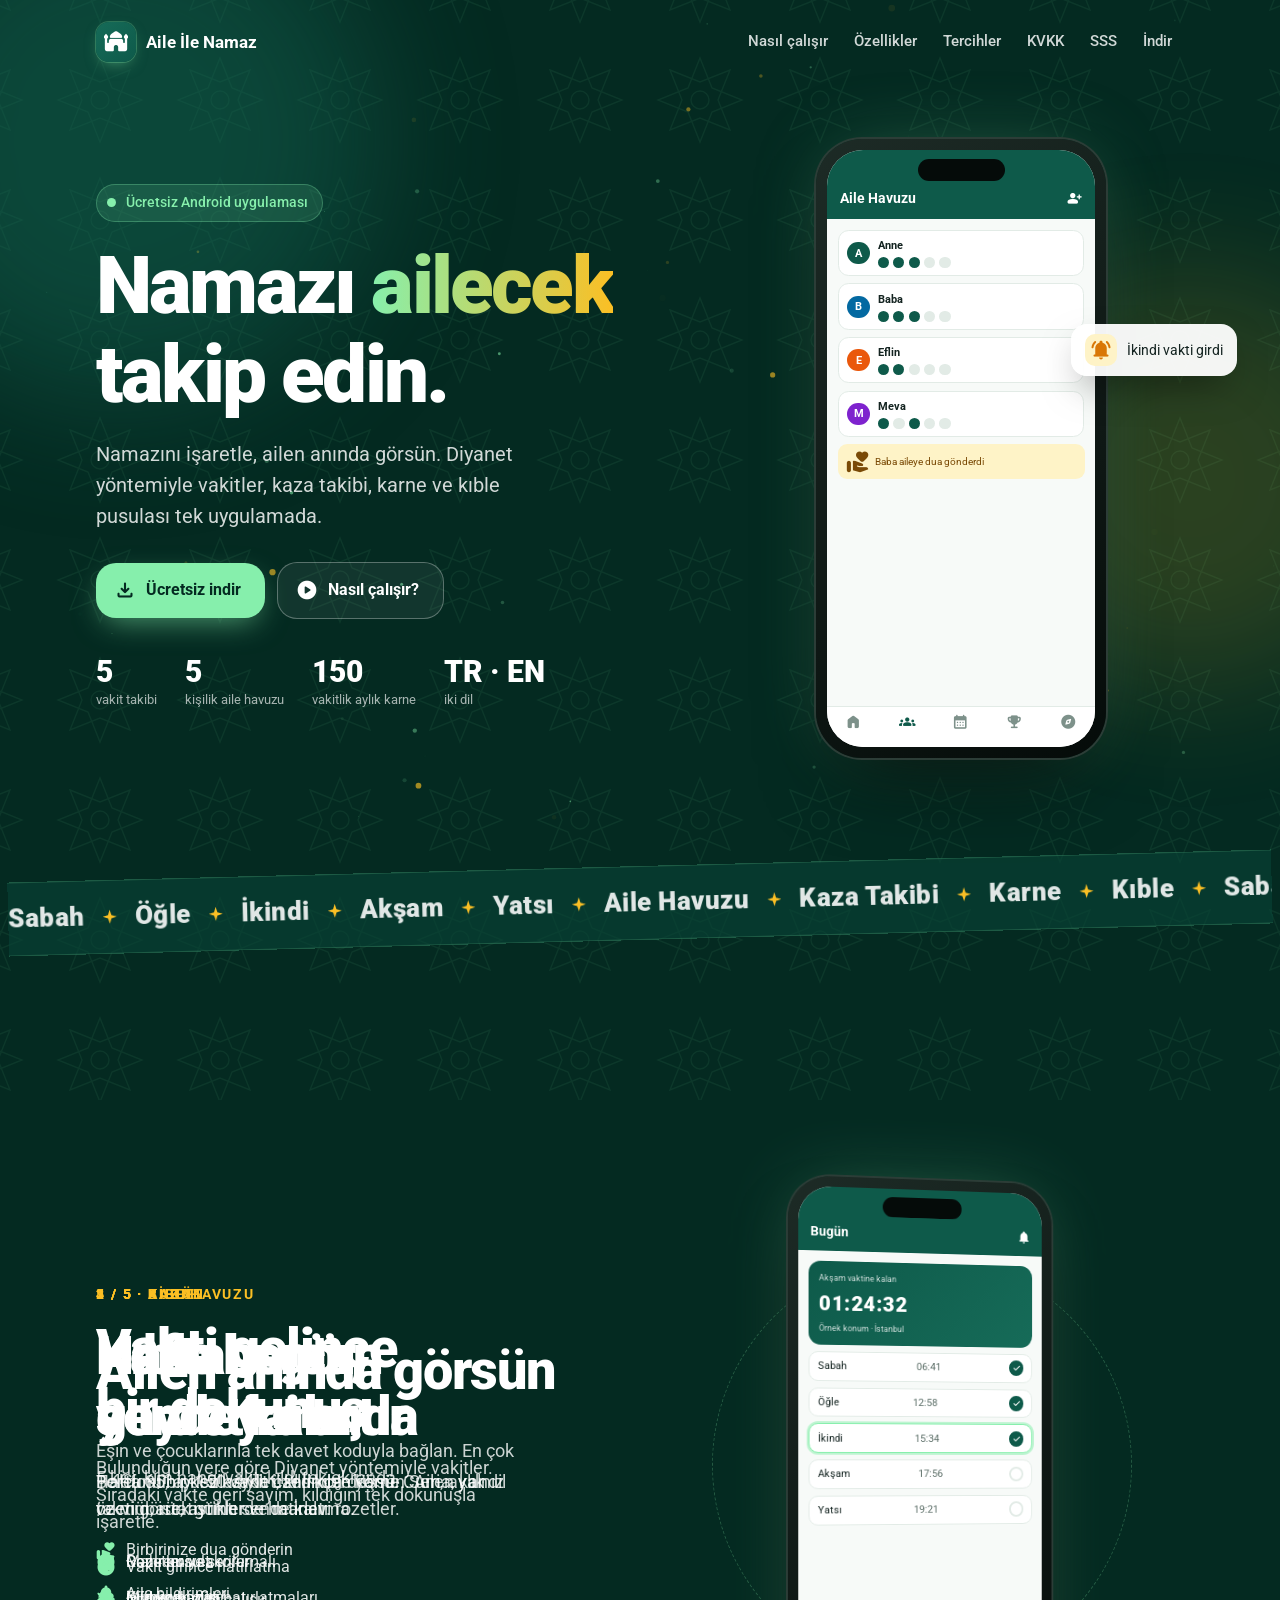
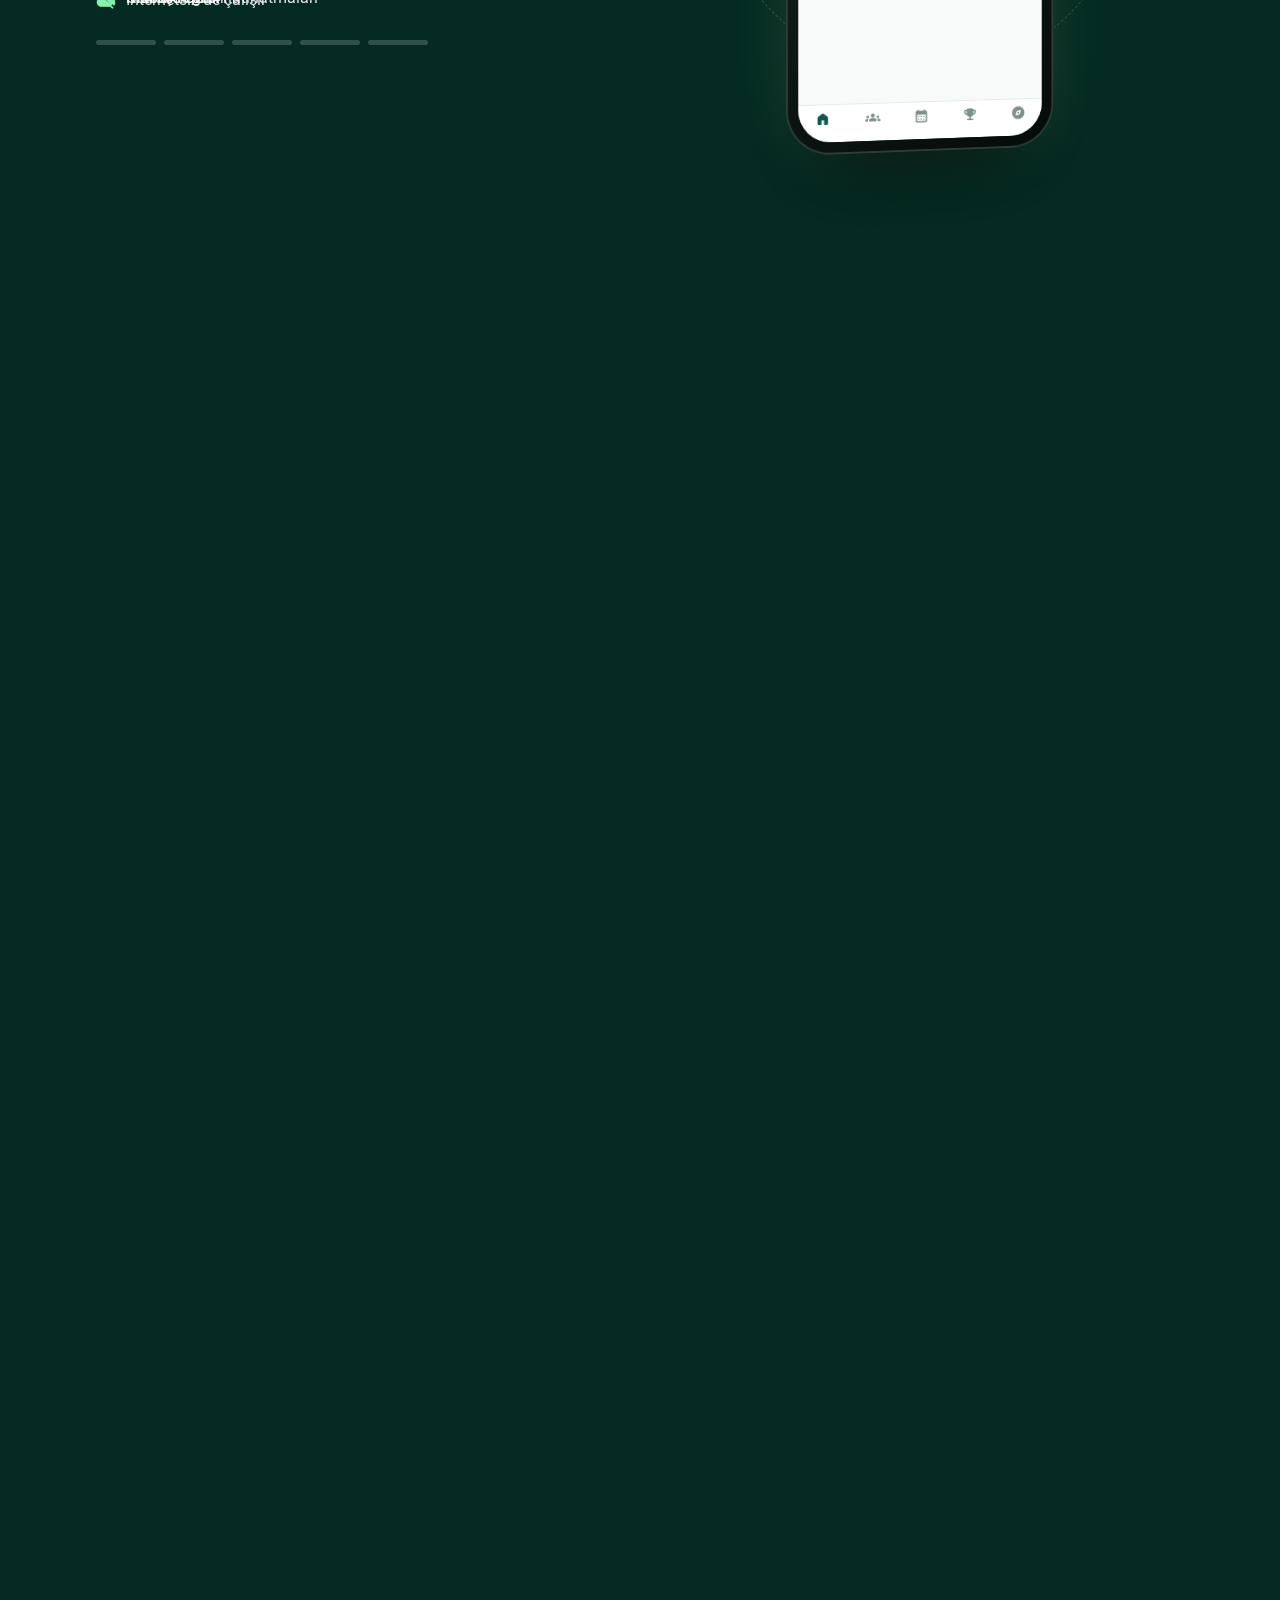
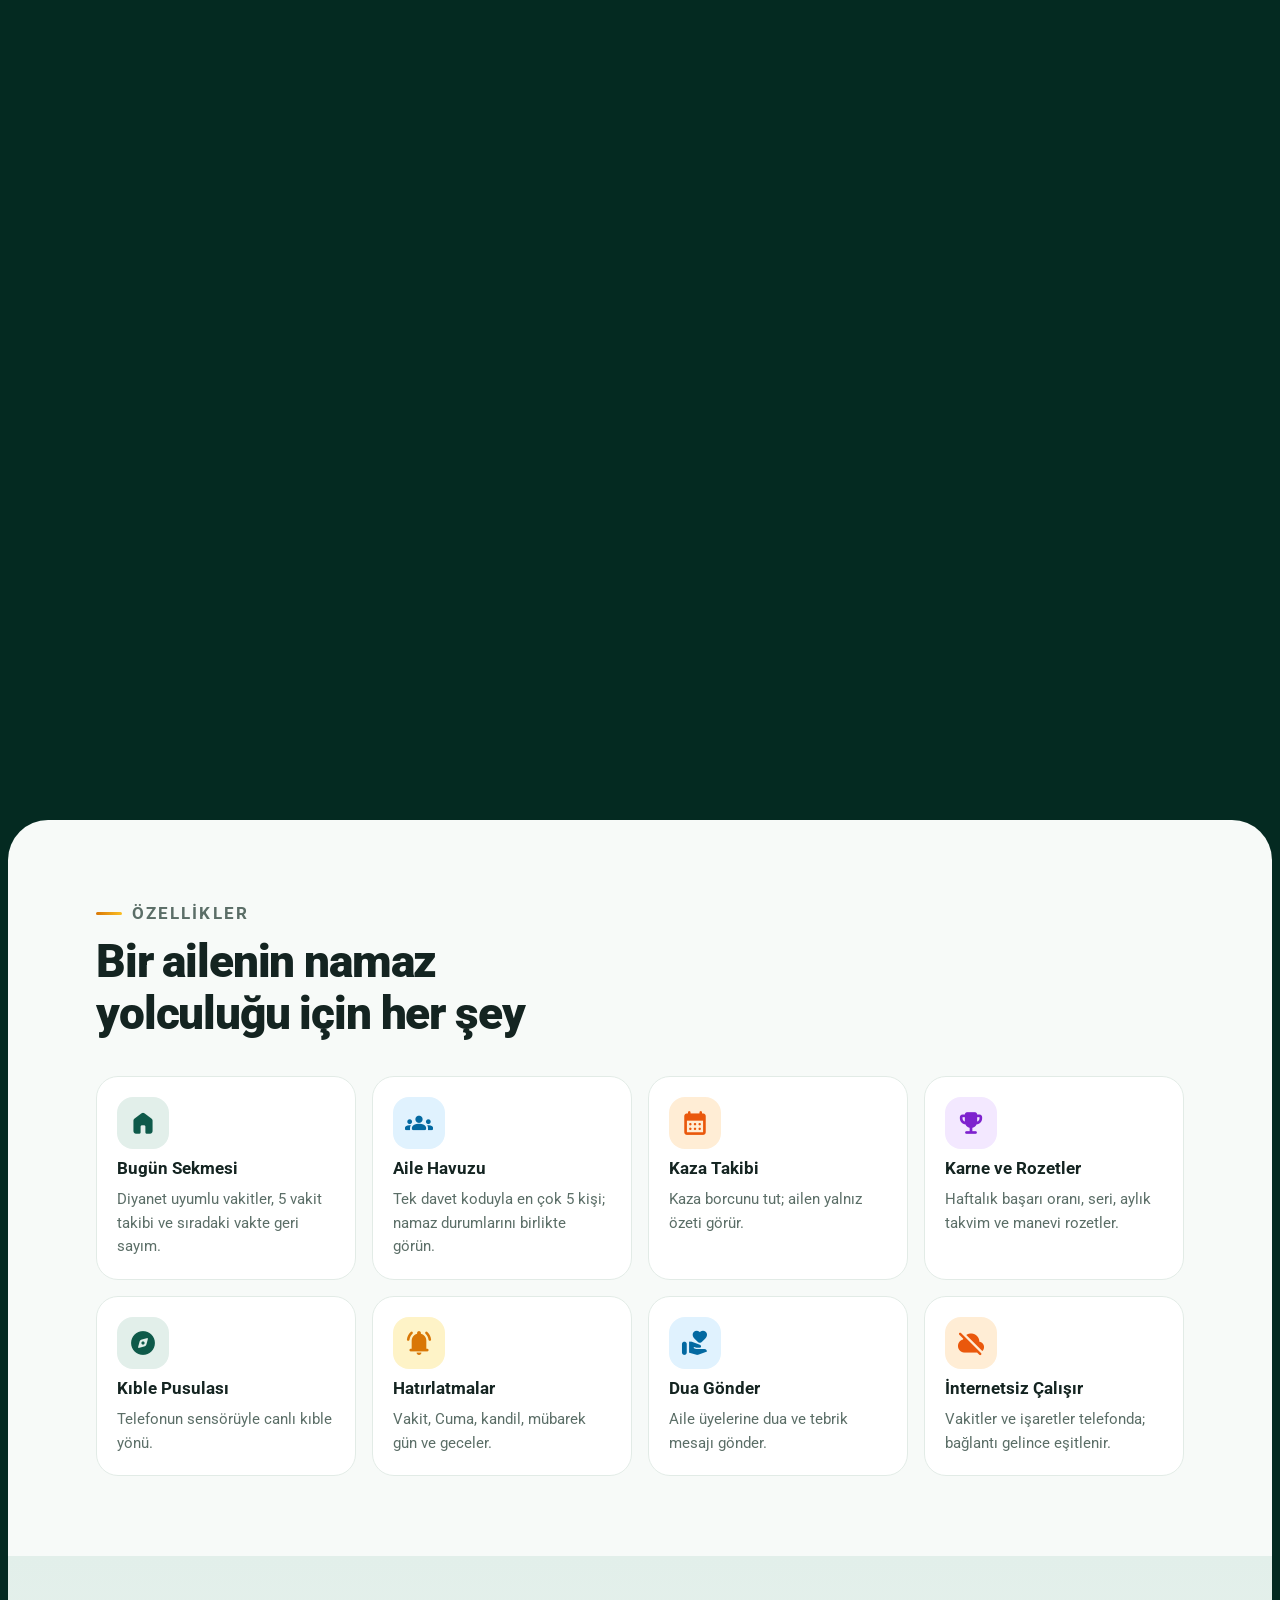
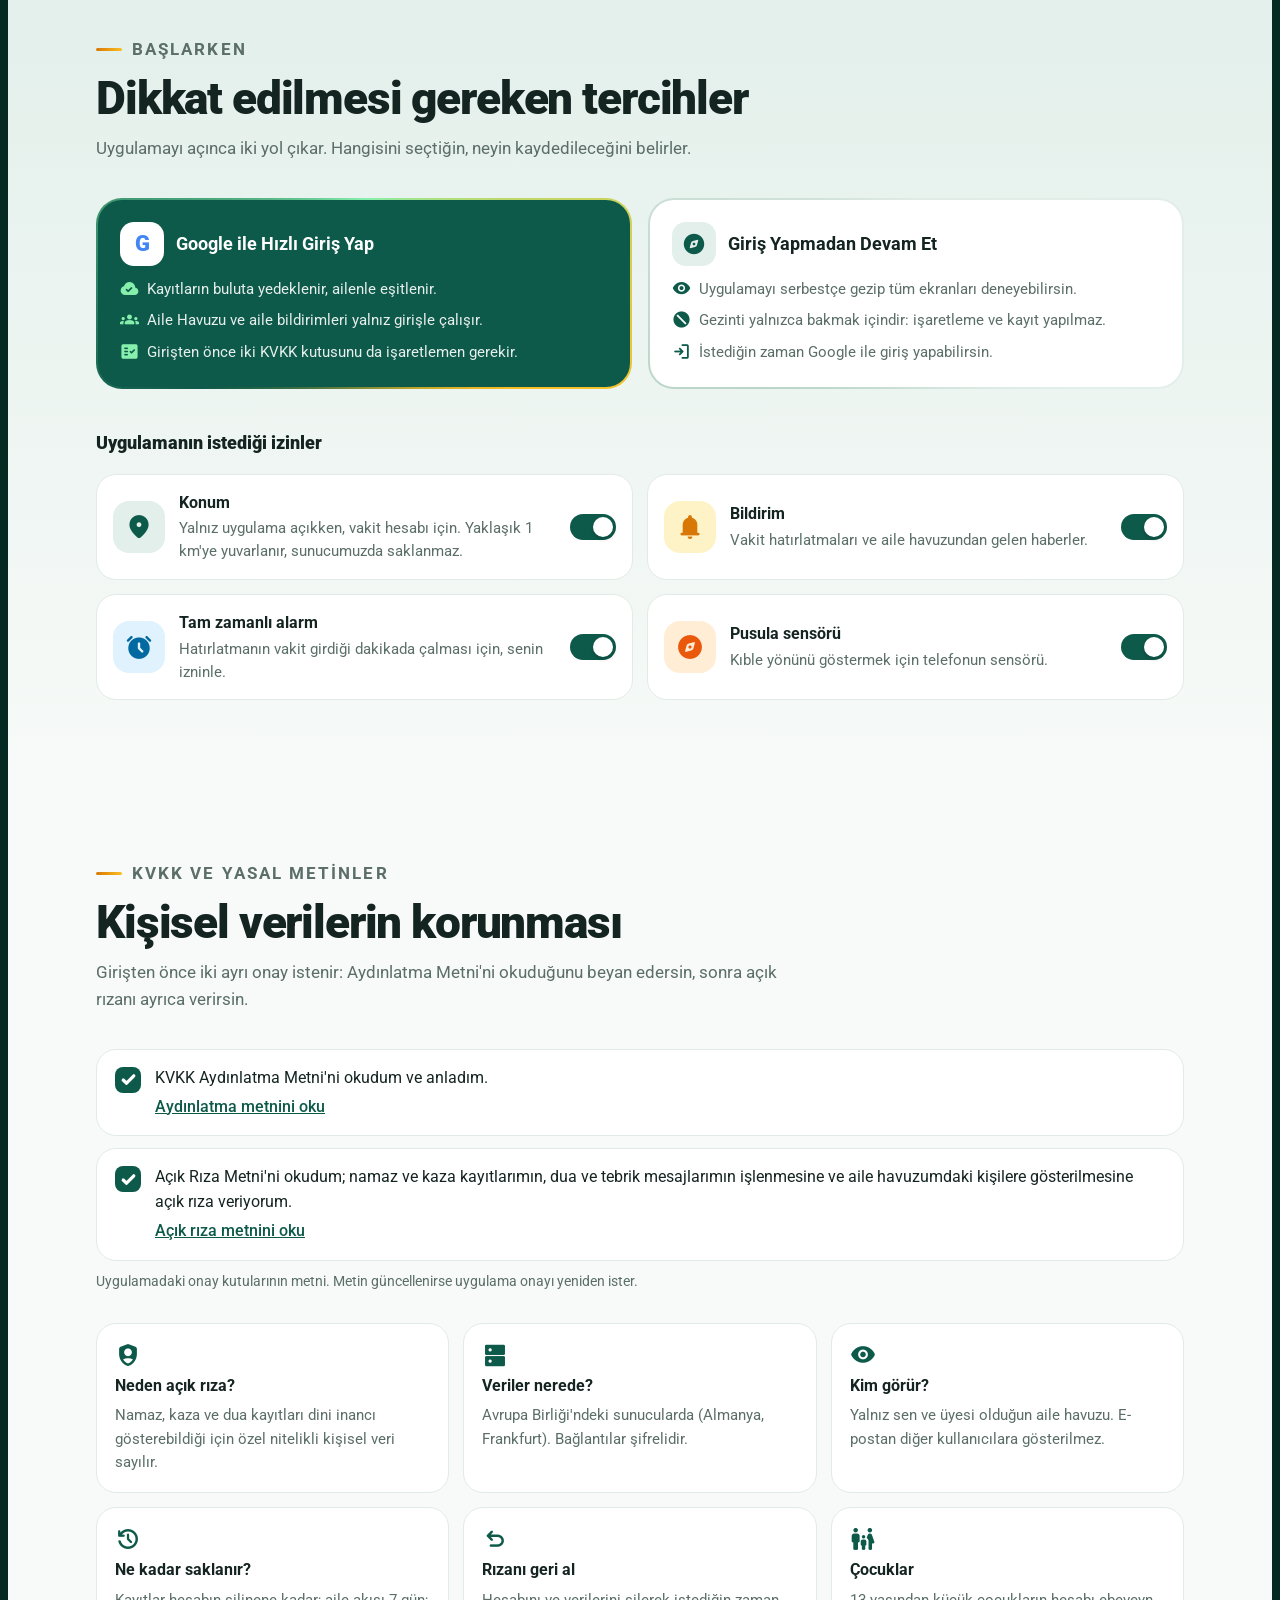
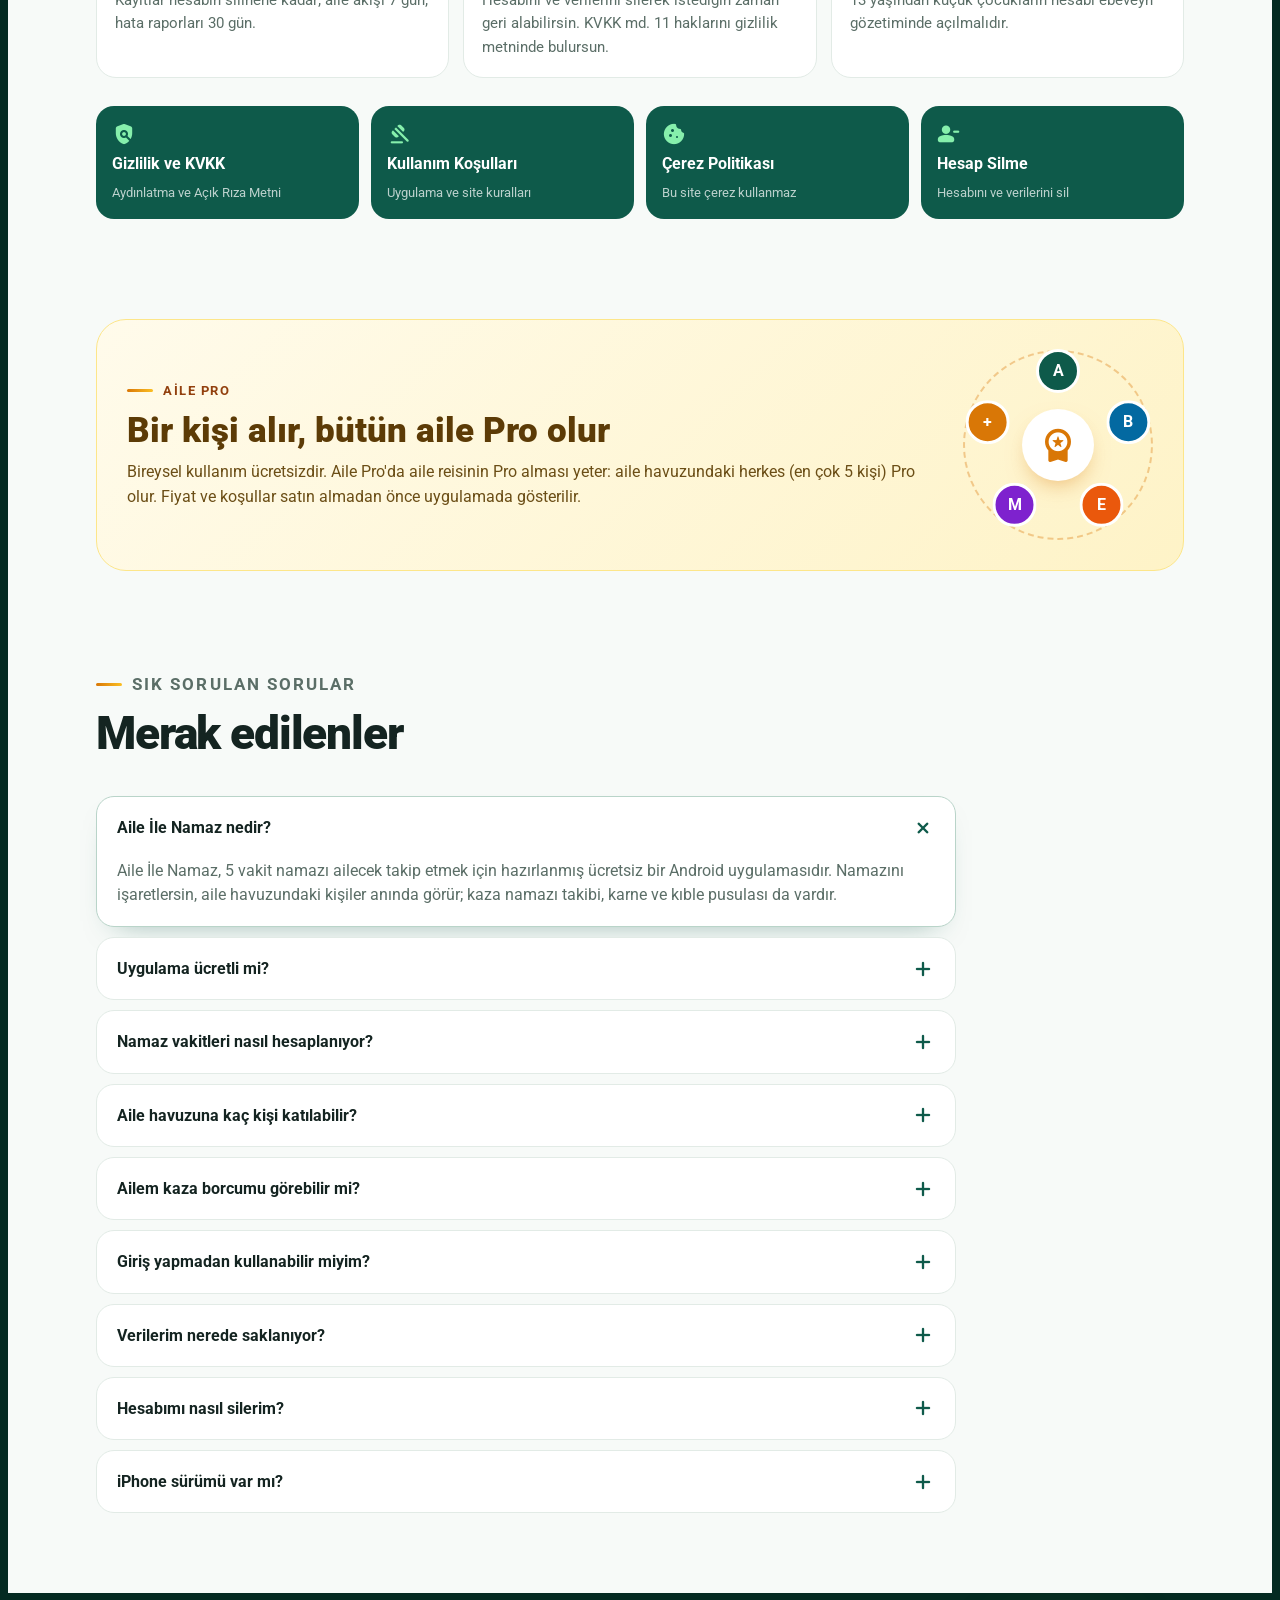
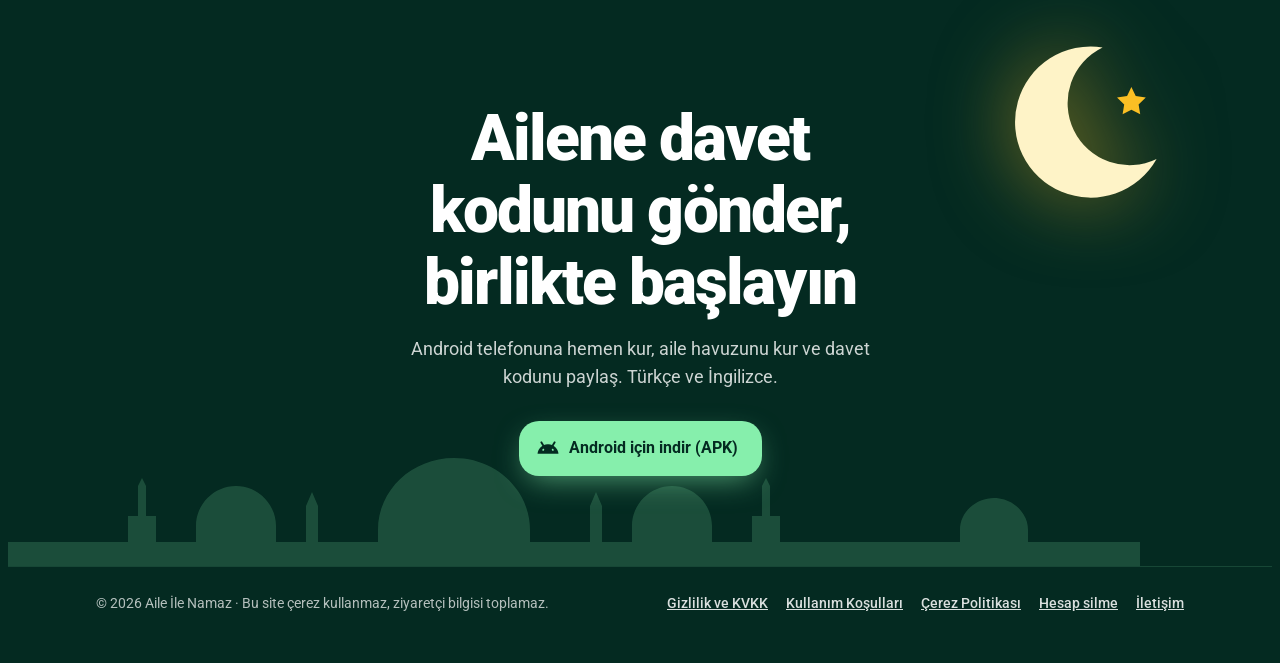
==== docs/index.html @ 8a85bd69 "Tanıtım sitesi: canlı metinler, örnek isimler, düzeltmeler - Gelecek zamanlı ve dağıtım kanalı ifade" ====
<!DOCTYPE html>
<html lang="tr">
<head>
<meta charset="utf-8">
<meta name="viewport" content="width=device-width, initial-scale=1, viewport-fit=cover">
<title>Aile İle Namaz – Ailecek Namaz Takibi, Namaz Vakitleri ve Kaza Takibi</title>
<meta name="description" content="Aile İle Namaz: ailenle birlikte 5 vakit namaz takibi. Diyanet yöntemiyle namaz vakitleri, aile havuzu, kaza namazı takibi, karne, rozetler ve kıble pusulası. Ücretsiz Android uygulaması.">
<meta name="keywords" content="namaz takip, aile namaz uygulaması, namaz vakitleri, kaza namazı takibi, kıble pusulası, ezan vakti hatırlatma, namaz karnesi">
<meta name="robots" content="index, follow, max-image-preview:large">
<meta name="author" content="Aile İle Namaz">
<meta name="theme-color" content="#074336">
<meta name="geo.region" content="TR">
<meta name="geo.placename" content="Türkiye">
<meta http-equiv="content-language" content="tr">
<link rel="canonical" href="https://bilkil53.github.io/aile-ile-namaz/">
<link rel="icon" href="icon.svg" type="image/svg+xml">
<link rel="apple-touch-icon" href="og.png">
<link rel="sitemap" type="application/xml" href="sitemap.xml">
<meta property="og:type" content="website">
<meta property="og:locale" content="tr_TR">
<meta property="og:site_name" content="Aile İle Namaz">
<meta property="og:title" content="Aile İle Namaz – Namazı ailecek takip edin">
<meta property="og:description" content="5 vakit namaz takibi, aile havuzu, kaza takibi, karne ve kıble pusulası. Ücretsiz Android uygulaması.">
<meta property="og:url" content="https://bilkil53.github.io/aile-ile-namaz/">
<meta property="og:image" content="https://bilkil53.github.io/aile-ile-namaz/og.png">
<meta property="og:image:width" content="1200">
<meta property="og:image:height" content="630">
<meta property="og:image:alt" content="Aile İle Namaz uygulaması: aile havuzu ve namaz vakitleri">
<meta name="twitter:card" content="summary_large_image">
<meta name="twitter:title" content="Aile İle Namaz – Namazı ailecek takip edin">
<meta name="twitter:description" content="5 vakit namaz takibi, aile havuzu, kaza takibi, karne ve kıble pusulası.">
<meta name="twitter:image" content="https://bilkil53.github.io/aile-ile-namaz/og.png">
<script type="application/ld+json">
{
  "@context": "https://schema.org",
  "@graph": [
    {
      "@type": "WebSite",
      "@id": "https://bilkil53.github.io/aile-ile-namaz/#website",
      "url": "https://bilkil53.github.io/aile-ile-namaz/",
      "name": "Aile İle Namaz",
      "inLanguage": "tr-TR",
      "publisher": { "@id": "https://bilkil53.github.io/aile-ile-namaz/#org" }
    },
    {
      "@type": "Organization",
      "@id": "https://bilkil53.github.io/aile-ile-namaz/#org",
      "name": "Aile İle Namaz",
      "url": "https://bilkil53.github.io/aile-ile-namaz/",
      "logo": "https://bilkil53.github.io/aile-ile-namaz/og.png",
      "areaServed": { "@type": "Country", "name": "Türkiye" }
    },
    {
      "@type": "MobileApplication",
      "@id": "https://bilkil53.github.io/aile-ile-namaz/#app",
      "name": "Aile İle Namaz",
      "operatingSystem": "Android",
      "applicationCategory": "LifestyleApplication",
      "inLanguage": ["tr", "en"],
      "countriesSupported": "TR",
      "url": "https://bilkil53.github.io/aile-ile-namaz/",
      "downloadUrl": "https://github.com/bilkil53/aile-ile-namaz/releases/latest",
      "image": "https://bilkil53.github.io/aile-ile-namaz/og.png",
      "description": "Ailenle birlikte 5 vakit namaz takibi: Diyanet yöntemiyle namaz vakitleri, en çok 5 kişilik aile havuzu, kaza namazı takibi, karne ve rozetler, kıble pusulası, vakit ve mübarek gün hatırlatmaları.",
      "featureList": ["5 vakit namaz takibi", "Diyanet yöntemiyle namaz vakitleri", "Aile havuzu (en çok 5 kişi)", "Kaza namazı takibi", "Karne, seri ve rozetler", "Kıble pusulası", "Vakit, Cuma ve mübarek gün hatırlatmaları", "İnternetsiz çalışma"],
      "offers": { "@type": "Offer", "price": "0", "priceCurrency": "TRY" },
      "publisher": { "@id": "https://bilkil53.github.io/aile-ile-namaz/#org" }
    },
    {
      "@type": "FAQPage",
      "@id": "https://bilkil53.github.io/aile-ile-namaz/#sss",
      "mainEntity": [
        { "@type": "Question", "name": "Aile İle Namaz nedir?", "acceptedAnswer": { "@type": "Answer", "text": "Aile İle Namaz, 5 vakit namazı ailecek takip etmek için hazırlanmış ücretsiz bir Android uygulamasıdır. Namazını işaretlersin, aile havuzundaki kişiler anında görür; kaza namazı takibi, karne ve kıble pusulası da vardır." } },
        { "@type": "Question", "name": "Uygulama ücretli mi?", "acceptedAnswer": { "@type": "Answer", "text": "Bireysel kullanım ücretsizdir. Aile Pro isteğe bağlıdır; aile reisinin Pro alması, havuzdaki herkesi (en çok 5 kişi) Pro yapar. Fiyat ve koşullar satın almadan önce uygulamada gösterilir." } },
        { "@type": "Question", "name": "Namaz vakitleri nasıl hesaplanıyor?", "acceptedAnswer": { "@type": "Answer", "text": "Vakitler bulunduğun konuma göre Diyanet İşleri Başkanlığı hesaplama yöntemiyle alınır. Aylık vakitler telefona kaydedildiği için internet olmadan da hatırlatmalar çalışır." } },
        { "@type": "Question", "name": "Aile havuzuna kaç kişi katılabilir?", "acceptedAnswer": { "@type": "Answer", "text": "Bir aile havuzunda en çok 5 kişi olur. Havuzu kuran kişi davet kodunu paylaşır, diğerleri bu kodla katılır." } },
        { "@type": "Question", "name": "Ailem kaza borcumu görebilir mi?", "acceptedAnswer": { "@type": "Answer", "text": "Hayır, ayrıntıyı göremez. Kaza bölümü mahremiyet korumalıdır; aile üyeleri yalnızca özet durumu görür." } },
        { "@type": "Question", "name": "Giriş yapmadan kullanabilir miyim?", "acceptedAnswer": { "@type": "Answer", "text": "Evet, gezinti modunda tüm ekranlara bakabilirsin. Gezinti yalnızca bakmak içindir; işaretleme, kayıt ve aile havuzu için Google ile giriş gerekir." } },
        { "@type": "Question", "name": "Verilerim nerede saklanıyor?", "acceptedAnswer": { "@type": "Answer", "text": "Veriler Avrupa Birliği'ndeki (Almanya, Frankfurt) sunucularda şifreli bağlantıyla saklanır, satılmaz ve reklam amacıyla kullanılmaz. Namaz kayıtları özel nitelikli veri sayıldığı için açık rızan alınır." } },
        { "@type": "Question", "name": "Hesabımı nasıl silerim?", "acceptedAnswer": { "@type": "Answer", "text": "Uygulamada Ayarlar bölümünden hesabını ve verilerini silebilirsin. Uygulamaya erişimin yoksa web sitesindeki Hesap silme sayfasındaki adımları izleyebilirsin." } },
        { "@type": "Question", "name": "iPhone sürümü var mı?", "acceptedAnswer": { "@type": "Answer", "text": "Uygulama Android telefonlar için hazırdır; sayfadaki indirme düğmesiyle hemen kurabilirsin. iPhone sürümü yoktur." } }
      ]
    }
  ]
}
</script>
<style>
@font-face { font-family: "Roboto"; font-style: normal; font-weight: 100 900; font-display: swap; src: url(fonts/roboto-latin-ext.woff2) format("woff2"); unicode-range: U+0100-02BA, U+02BD-02C5, U+02C7-02CC, U+02CE-02D7, U+02DD-02FF, U+0304, U+0308, U+0329, U+1D00-1DBF, U+1E00-1E9F, U+1EF2-1EFF, U+2020, U+20A0-20AB, U+20AD-20C0, U+2113, U+2C60-2C7F, U+A720-A7FF; }
@font-face { font-family: "Roboto"; font-style: normal; font-weight: 100 900; font-display: swap; src: url(fonts/roboto-latin.woff2) format("woff2"); unicode-range: U+0000-00FF, U+0131, U+0152-0153, U+02BB-02BC, U+02C6, U+02DA, U+02DC, U+0304, U+0308, U+0329, U+2000-206F, U+20AC, U+2122, U+2191, U+2193, U+2212, U+2215, U+FEFF, U+FFFD; }
@font-face { font-family: "Material Symbols Rounded"; font-style: normal; font-weight: 500; font-display: block; src: url(fonts/material-symbols.woff2) format("woff2"); }
/* Layout: dark emerald world over an animated geometric + particle background; live phone in the hero,
   a pinned scroll story that drives a second phone, then light "sheets" (features, choices, KVKK, FAQ) that slide over it. */
:root {
  color-scheme: light;
  --emerald: #0e5a4a;
  --emerald-dark: #074336;
  --emerald-deep: #042a21;
  --emerald-light: #166b58;
  --emerald-soft: #e2efea;
  --bg: #f7faf8;
  --card: #ffffff;
  --border: #e2ebe6;
  --text: #142421;
  --text-2: #5b6e67;
  --text-3: #7d918a;
  --mint: #86efac;
  --gold: #d97706;
  --gold-soft: #fef3c7;
  --sun: #fbbf24;
  --sky: #0369a1; --sky-soft: #e0f2fe;
  --orange: #ea580c; --orange-soft: #ffedd5;
  --purple: #7e22ce; --purple-soft: #f3e8ff;
  --red: #dc2626;
  --font: "Roboto", system-ui, -apple-system, "Segoe UI", sans-serif;
}
* { box-sizing: border-box; }
html { scroll-behavior: smooth; }
body { background: var(--emerald-deep); color: var(--text); font-family: var(--font); line-height: 1.55; overflow-x: hidden; }
.in { max-width: 1120px; margin: 0 auto; padding-left: max(16px, env(safe-area-inset-left, 0px)); padding-right: max(16px, env(safe-area-inset-right, 0px)); }
h1, h2, h3 { margin: 0; line-height: 1.12; text-wrap: balance; }
p { margin: 0; }
a { color: var(--emerald); font-weight: 500; }
a:focus-visible, button:focus-visible, summary:focus-visible { outline: 3px solid var(--sun); outline-offset: 3px; border-radius: 10px; }
.ms { font-family: "Material Symbols Rounded"; font-weight: normal; font-style: normal; font-size: 24px; line-height: 1; display: inline-block; white-space: nowrap; direction: ltr; -webkit-font-smoothing: antialiased; font-feature-settings: "liga"; overflow: hidden; }
.sr { position: absolute; width: 1px; height: 1px; overflow: hidden; clip: rect(0 0 0 0); white-space: nowrap; }

/* ---------- Animated background ---------- */
#bg { position: fixed; inset: 0; width: 100%; height: 100%; z-index: 0; pointer-events: none; }
.pattern { position: fixed; inset: -200px; z-index: 0; pointer-events: none; opacity: 0.07;
  background-image: url("data:image/svg+xml,%3Csvg xmlns='http://www.w3.org/2000/svg' width='120' height='120' viewBox='0 0 120 120'%3E%3Cg fill='none' stroke='%2386efac' stroke-width='1.4'%3E%3Cpath d='M60 18 72 48 102 60 72 72 60 102 48 72 18 60 48 48Z'/%3E%3Cpath d='M30 30 60 42 90 30 78 60 90 90 60 78 30 90 42 60Z'/%3E%3Ccircle cx='60' cy='60' r='9'/%3E%3C/g%3E%3C/svg%3E");
  background-size: 120px 120px; animation: drift 60s linear infinite; }
@keyframes drift { to { transform: translate(120px, 120px) rotate(0.001deg); } }
.glow { position: fixed; z-index: 0; pointer-events: none; border-radius: 50%; filter: blur(70px); opacity: 0.45; }
.glow.a { width: 520px; height: 520px; background: #166b58; left: -140px; top: -120px; animation: blob 18s ease-in-out infinite; }
.glow.b { width: 420px; height: 420px; background: rgba(251,191,36,0.35); right: -120px; top: 30vh; animation: blob 22s ease-in-out infinite reverse; }
@keyframes blob { 33% { transform: translate(80px, 60px) scale(1.15); } 66% { transform: translate(-40px, 120px) scale(0.9); } }
.page { position: relative; z-index: 1; }

/* ---------- Top bar ---------- */
.progress { position: fixed; left: 0; top: 0; height: 3px; width: 100%; z-index: 60; background: linear-gradient(90deg, var(--mint), var(--sun)); transform-origin: 0 50%; transform: scaleX(var(--p, 0)); }
body::before { content: ""; position: fixed; inset: 0 0 auto; height: env(safe-area-inset-top, 0px); z-index: 55; background: rgba(4,42,33,0.85); }
.top { position: sticky; top: env(safe-area-inset-top, 0px); z-index: 50; transition: background 0.3s, box-shadow 0.3s; }
.top.solid { background: rgba(4,42,33,0.78); backdrop-filter: blur(12px); -webkit-backdrop-filter: blur(12px); box-shadow: 0 6px 24px -12px rgba(0,0,0,0.6); }
.bar { display: flex; align-items: center; justify-content: space-between; gap: 16px; padding-block: 14px; }
.brand { display: flex; align-items: center; gap: 10px; color: #fff; text-decoration: none; font-weight: 700; font-size: 1.08rem; }
.brand .logo { width: 40px; height: 40px; border-radius: 13px; background: linear-gradient(135deg, var(--emerald-light), var(--emerald)); display: grid; place-items: center; box-shadow: 0 0 0 1px rgba(134,239,172,0.25), 0 6px 16px -6px rgba(134,239,172,0.5); animation: breathe 4s ease-in-out infinite; }
@keyframes breathe { 50% { box-shadow: 0 0 0 1px rgba(134,239,172,0.4), 0 6px 24px -4px rgba(134,239,172,0.8); } }
.bar nav { display: flex; gap: 2px; }
.bar nav a { color: rgba(255,255,255,0.82); text-decoration: none; font-size: 0.94rem; padding: 7px 12px; border-radius: 999px; position: relative; transition: color 0.2s, background 0.2s; }
.bar nav a:hover { color: #fff; background: rgba(255,255,255,0.1); }
.menu-btn { display: none; background: rgba(255,255,255,0.12); border: 0; color: #fff; width: 42px; height: 42px; border-radius: 12px; cursor: pointer; }

/* ---------- Hero ---------- */
.hero { display: grid; grid-template-columns: 1.15fr 0.85fr; gap: 40px; align-items: center; padding-block: 36px 72px; color: #fff; min-height: min(780px, 92vh); }
.hero > * { min-width: 0; }
.pill { display: inline-flex; align-items: center; gap: 10px; background: rgba(134,239,172,0.12); border: 1px solid rgba(134,239,172,0.3); color: var(--mint); border-radius: 999px; padding: 7px 14px 7px 10px; font-size: 0.88rem; font-weight: 500; }
.pill .live { width: 9px; height: 9px; border-radius: 50%; background: var(--mint); box-shadow: 0 0 0 0 rgba(134,239,172,0.7); animation: ping 1.8s ease-out infinite; }
@keyframes ping { 70% { box-shadow: 0 0 0 10px rgba(134,239,172,0); } 100% { box-shadow: 0 0 0 0 rgba(134,239,172,0); } }
.hero h1 { margin-top: 20px; font-size: clamp(2.6rem, 7vw, 5rem); font-weight: 900; letter-spacing: -0.035em; }
.hero h1 .w { display: inline-block; white-space: nowrap; }
.hero h1 .c { display: inline-block; animation: charIn 0.7s cubic-bezier(.2,.8,.2,1) both; animation-delay: calc(var(--i) * 28ms + 150ms); }
@keyframes charIn { from { opacity: 0; transform: translateY(0.6em) rotate(8deg); filter: blur(6px); } }
.hero h1 .hl { background: linear-gradient(90deg, var(--mint), var(--sun), var(--mint)); background-size: 200% 100%; -webkit-background-clip: text; background-clip: text; color: transparent; animation: charIn 0.7s cubic-bezier(.2,.8,.2,1) both, sheen 5s linear infinite; }
@keyframes sheen { to { background-position: -200% 0; } }
.lead { margin-top: 18px; font-size: clamp(1.05rem, 2.2vw, 1.25rem); color: rgba(255,255,255,0.82); max-width: 40ch; animation: up 0.8s 0.9s cubic-bezier(.2,.8,.2,1) both; }
@keyframes up { from { opacity: 0; transform: translateY(18px); } }
.cta { margin-top: 30px; display: flex; gap: 12px; flex-wrap: wrap; align-items: center; animation: up 0.8s 1.1s cubic-bezier(.2,.8,.2,1) both; }
.btn { position: relative; display: inline-flex; align-items: center; gap: 10px; border-radius: 20px; padding: 15px 24px 15px 18px; font-weight: 700; text-decoration: none; font-size: 1rem; overflow: hidden; transition: transform 0.25s cubic-bezier(.2,.8,.2,1), box-shadow 0.25s; will-change: transform; }
.btn .ms { font-size: 22px; }
.btn.main { background: var(--mint); color: var(--emerald-deep); box-shadow: 0 10px 30px -8px rgba(134,239,172,0.6); }
.btn.main .ms { animation: bob 1.6s ease-in-out infinite; }
@keyframes bob { 50% { transform: translateY(3px); } }
.btn.main::after { content: ""; position: absolute; inset: 0; background: linear-gradient(105deg, transparent 38%, rgba(255,255,255,0.7) 50%, transparent 62%); transform: translateX(-110%); animation: shine 3.6s ease-in-out infinite 2s; }
@keyframes shine { 35%, 100% { transform: translateX(110%); } }
.btn.ghost { color: #fff; border: 1px solid rgba(255,255,255,0.3); background: rgba(255,255,255,0.06); }
.btn.ghost:hover { background: rgba(255,255,255,0.12); }
.stats { margin-top: 38px; display: grid; grid-template-columns: repeat(4, auto); gap: 10px 28px; justify-content: start; animation: up 0.8s 1.3s cubic-bezier(.2,.8,.2,1) both; }
.stat b { display: block; font-size: 1.9rem; font-weight: 900; color: #fff; font-variant-numeric: tabular-nums; line-height: 1; }
.stat span { font-size: 0.84rem; color: rgba(255,255,255,0.65); }

/* ---------- Phone ---------- */
.stage { position: relative; display: grid; place-items: center; perspective: 1200px; animation: up 1s 0.5s cubic-bezier(.2,.8,.2,1) both; }
.phone { --w: 290px; width: var(--w); max-width: 78vw; aspect-ratio: 9 / 19.2; border-radius: 46px; padding: 11px; background: linear-gradient(145deg, #1d2b26, #050b09); box-shadow: 0 0 0 2px #2c3d37, 0 40px 80px -30px rgba(0,0,0,0.8), 0 0 80px -20px rgba(134,239,172,0.35); position: relative; transform-style: preserve-3d; transition: transform 0.5s cubic-bezier(.2,.8,.2,1); container-type: inline-size; }
.hero .phone { animation: hover 6s ease-in-out infinite; }
@keyframes hover { 50% { translate: 0 -12px; } }
.phone::before { content: ""; position: absolute; top: 20px; left: 50%; width: 30%; height: 22px; margin-left: -15%; background: #050b09; border-radius: 999px; z-index: 5; }
.screen { position: relative; width: 100%; height: 100%; border-radius: 36px; overflow: hidden; background: var(--bg); font-size: 4.4cqw; color: var(--text); }
.scr { position: absolute; inset: 0; display: flex; flex-direction: column; opacity: 0; transform: translateX(14%) scale(0.98); transition: opacity 0.55s, transform 0.55s cubic-bezier(.2,.8,.2,1); }
.scr.act { opacity: 1; transform: none; }
.scr.out { transform: translateX(-14%) scale(0.98); }
.abar { background: var(--emerald); color: #fff; padding: 3.2em 1.1em 0.9em; display: flex; align-items: center; justify-content: space-between; }
.abar b { font-size: 1.15em; }
.abar .ms { font-size: 1.3em; }
.body { padding: 0.9em; display: grid; gap: 0.6em; align-content: start; flex: 1; }
.tabs { display: flex; justify-content: space-around; padding: 0.6em 0 1.4em; background: #fff; border-top: 1px solid var(--border); }
.tabs .ms { font-size: 1.4em; color: var(--text-3); }
.tabs .ms.on { color: var(--emerald); }
/* Screen: Bugün */
.next { background: linear-gradient(135deg, var(--emerald), var(--emerald-light)); color: #fff; border-radius: 1.1em; padding: 0.9em 1em; display: grid; gap: 0.2em; }
.next small { opacity: 0.8; font-size: 0.8em; }
.next .cd { font-size: 1.9em; font-weight: 900; font-variant-numeric: tabular-nums; letter-spacing: 0.02em; }
.vrow { background: #fff; border: 1px solid var(--border); border-radius: 0.9em; padding: 0.55em 0.8em; display: flex; align-items: center; justify-content: space-between; font-size: 0.95em; position: relative; overflow: hidden; }
.vrow .t { color: var(--text-2); font-variant-numeric: tabular-nums; }
.vrow .chk { width: 1.5em; height: 1.5em; border-radius: 50%; border: 2px solid var(--border); display: grid; place-items: center; }
.vrow .chk .ms { font-size: 1em; color: #fff; opacity: 0; }
.vrow.done .chk { background: var(--emerald); border-color: var(--emerald); }
.vrow.done .chk .ms { opacity: 1; }
.vrow.cur { border-color: var(--mint); box-shadow: 0 0 0 2px rgba(134,239,172,0.5); }
.scr.act .vrow.tap .chk { animation: tapFill 0.4s 1.4s both; }
.scr.act .vrow.tap .chk .ms { animation: tapIcon 0.4s 1.4s both; }
@keyframes tapFill { to { background: var(--emerald); border-color: var(--emerald); } }
@keyframes tapIcon { from { transform: scale(0); } to { opacity: 1; transform: scale(1); } }
.ripple { position: absolute; width: 2.2em; height: 2.2em; border-radius: 50%; background: rgba(14,90,74,0.25); right: 0.45em; top: 50%; margin-top: -1.1em; transform: scale(0); opacity: 0; }
.scr.act .vrow.tap .ripple { animation: rip 0.7s 1.25s ease-out; }
@keyframes rip { from { transform: scale(0); opacity: 1; } to { transform: scale(3); opacity: 0; } }
/* Screen: Aile */
.mem { background: #fff; border: 1px solid var(--border); border-radius: 0.9em; padding: 0.6em 0.75em; display: grid; grid-template-columns: 2em 1fr; gap: 0.2em 0.6em; align-items: center; }
.ava { width: 2em; height: 2em; border-radius: 50%; display: grid; place-items: center; color: #fff; font-weight: 700; font-size: 0.95em; grid-row: span 2; }
.mem b { font-size: 0.92em; }
.mdots { display: flex; gap: 0.35em; }
.mdots i { width: 0.95em; height: 0.95em; border-radius: 50%; background: var(--border); }
.scr.act .mdots i.y { animation: dotOn 0.35s both; animation-delay: calc(var(--d) * 110ms + 300ms); }
@keyframes dotOn { from { transform: scale(0.3); } to { background: var(--emerald); transform: scale(1); } }
.toast { background: var(--gold-soft); color: #7a4a06; border-radius: 0.9em; padding: 0.55em 0.75em; font-size: 0.85em; display: flex; gap: 0.5em; align-items: center; }
.scr.act .toast { animation: toastIn 0.5s 1.6s cubic-bezier(.3,1.5,.5,1) both; }
@keyframes toastIn { from { opacity: 0; transform: translateY(1em) scale(0.9); } }
/* Screen: Kaza */
.kz { background: #fff; border: 1px solid var(--border); border-radius: 0.9em; padding: 0.6em 0.8em; display: flex; justify-content: space-between; align-items: center; }
.kz .n { font-weight: 900; font-size: 1.25em; font-variant-numeric: tabular-nums; color: var(--orange); }
.kz .minus { width: 1.7em; height: 1.7em; border-radius: 0.5em; background: var(--orange-soft); color: var(--orange); display: grid; place-items: center; }
.kz .minus .ms { font-size: 1.1em; }
.kzsum { background: var(--orange-soft); border-radius: 1em; padding: 0.8em 1em; display: grid; gap: 0.15em; }
.kzsum b { font-size: 1.7em; color: var(--orange); font-variant-numeric: tabular-nums; }
.kzsum small { color: #9a3b0a; font-size: 0.8em; }
.lock { display: flex; gap: 0.4em; align-items: center; font-size: 0.8em; color: var(--text-2); }
.lock .ms { font-size: 1.1em; color: var(--emerald); }
/* Screen: Karne */
.ring { display: grid; place-items: center; position: relative; margin: 0.3em auto 0.2em; width: 9em; height: 9em; }
.ring svg { width: 100%; height: 100%; transform: rotate(-90deg); }
.ring circle { fill: none; stroke-width: 10; }
.ring .bgc { stroke: var(--emerald-soft); }
.ring .fg { stroke: var(--emerald); stroke-linecap: round; stroke-dasharray: 283; stroke-dashoffset: 40; }
.scr.act .ring .fg { animation: ringIn 1.4s 0.3s cubic-bezier(.2,.8,.2,1) both; }
@keyframes ringIn { from { stroke-dashoffset: 283; } }
.ring .lbl { position: absolute; text-align: center; }
.ring .lbl b { font-size: 2em; font-weight: 900; display: block; line-height: 1; }
.ring .lbl small { font-size: 0.75em; color: var(--text-2); }
.bars { display: flex; align-items: flex-end; gap: 0.45em; height: 4.4em; padding: 0 0.3em; }
.bars i { flex: 1; background: var(--emerald-light); border-radius: 0.35em 0.35em 0.15em 0.15em; height: var(--h); transform-origin: bottom; }
.bars i.low { background: var(--red); opacity: 0.75; }
.scr.act .bars i { animation: grow 0.7s both; animation-delay: calc(var(--d) * 80ms + 500ms); }
@keyframes grow { from { transform: scaleY(0); } }
.days { display: flex; gap: 0.45em; padding: 0 0.3em; font-size: 0.7em; color: var(--text-3); }
.days span { flex: 1; text-align: center; }
.badge { display: flex; align-items: center; gap: 0.6em; background: var(--purple-soft); color: var(--purple); border-radius: 0.9em; padding: 0.55em 0.75em; font-size: 0.88em; font-weight: 700; }
.scr.act .badge { animation: toastIn 0.6s 1.5s cubic-bezier(.3,1.5,.5,1) both; }
.badge .ms { font-size: 1.4em; }
/* Screen: Kıble */
.compass { width: 13em; height: 13em; margin: 0.6em auto; border-radius: 50%; background: radial-gradient(circle, #fff 55%, var(--emerald-soft) 56%, var(--emerald-soft) 70%, #fff 71%); border: 2px solid var(--border); position: relative; display: grid; place-items: center; }
.compass .dial { position: absolute; inset: 0; }
.compass .dial span { position: absolute; left: 50%; top: 50%; font-size: 0.8em; font-weight: 700; color: var(--text-2); }
.needle { position: absolute; left: 50%; top: 50%; width: 0.9em; height: 10.4em; margin: -5.2em 0 0 -0.45em; transform: rotate(var(--q, 151deg)); }
.needle::before { content: ""; position: absolute; left: 0; right: 0; top: 0; height: 50%; background: var(--emerald); clip-path: polygon(50% 0, 100% 100%, 0 100%); }
.needle::after { content: ""; position: absolute; left: 0; right: 0; bottom: 0; height: 50%; background: var(--border); clip-path: polygon(0 0, 100% 0, 50% 100%); }
.scr.act .needle { animation: seek 2.4s 0.2s cubic-bezier(.3,1.4,.4,1) both; }
@keyframes seek { 0% { transform: rotate(20deg); } 40% { transform: rotate(200deg); } 70% { transform: rotate(140deg); } }
.kaaba { position: absolute; width: 1.8em; height: 1.8em; border-radius: 0.4em; background: #142421; left: 50%; top: 50%; transform: rotate(151deg) translateY(-6.3em) rotate(-151deg); margin: -0.9em 0 0 -0.9em; box-shadow: inset 0 0.35em 0 #d97706; }
.hub { width: 1.2em; height: 1.2em; border-radius: 50%; background: var(--emerald); border: 3px solid #fff; z-index: 2; }
.qinfo { text-align: center; display: grid; gap: 0.15em; }
.qinfo b { font-size: 1.6em; font-weight: 900; color: var(--emerald); }
.qinfo small { color: var(--text-2); font-size: 0.8em; }
.scr.act .qinfo { animation: toastIn 0.6s 2s both; }

/* floating bubbles around hero phone */
.bubble { position: absolute; z-index: 3; background: rgba(255,255,255,0.95); color: var(--text); border-radius: 16px; padding: 10px 14px; font-size: 0.86rem; display: flex; gap: 10px; align-items: center; box-shadow: 0 16px 40px -14px rgba(0,0,0,0.6); max-width: 230px; opacity: 0; transform: translateY(16px) scale(0.9); transition: opacity 0.5s, transform 0.5s cubic-bezier(.3,1.5,.5,1); pointer-events: none; }
.bubble.show { opacity: 1; transform: none; }
.bubble .ms { font-size: 22px; flex: none; border-radius: 10px; padding: 5px; }
.bubble.b1 { left: -14%; top: 58%; }
.bubble.b2 { right: -12%; top: 30%; }
.bubble.b3 { left: -10%; bottom: 4%; }

/* ---------- Marquee ---------- */
.marquee { position: relative; z-index: 1; overflow: hidden; border-block: 1px solid rgba(134,239,172,0.18); background: rgba(7,67,54,0.6); padding-block: 16px; transform: rotate(-1.5deg); margin-block: 10px 40px; }
.track { display: flex; width: max-content; animation: slide 28s linear infinite; }
.track span { display: inline-flex; align-items: center; gap: 18px; padding-right: 18px; font-size: clamp(1.1rem, 3vw, 1.6rem); font-weight: 900; color: rgba(255,255,255,0.88); letter-spacing: 0.02em; white-space: nowrap; }
.track span::after { content: ""; width: 14px; height: 14px; background: var(--sun); clip-path: polygon(50% 0, 62% 38%, 100% 50%, 62% 62%, 50% 100%, 38% 62%, 0 50%, 38% 38%); }
@keyframes slide { to { transform: translateX(-50%); } }

/* ---------- Scroll story ---------- */
.story { position: relative; height: 520vh; color: #fff; }
.sticky { position: sticky; top: 0; height: 100vh; height: 100svh; display: grid; grid-template-columns: 1fr 1fr; align-items: center; gap: 40px; padding-top: 70px; }
.sticky > * { min-width: 0; }
.steps { position: relative; display: grid; }
.step { grid-area: 1 / 1; display: grid; gap: 14px; opacity: 0; transform: translateY(30px); transition: opacity 0.5s, transform 0.6s cubic-bezier(.2,.8,.2,1); pointer-events: none; }
.step.act { opacity: 1; transform: none; pointer-events: auto; }
.step .num { font-size: 0.85rem; font-weight: 700; letter-spacing: 0.14em; color: var(--sun); text-transform: uppercase; }
.step h2 { font-size: clamp(2rem, 5vw, 3.4rem); font-weight: 900; letter-spacing: -0.025em; }
.step p { color: rgba(255,255,255,0.8); font-size: 1.1rem; max-width: 42ch; }
.step ul { margin: 4px 0 0; padding: 0; list-style: none; display: grid; gap: 8px; }
.step li { display: flex; gap: 10px; align-items: center; color: rgba(255,255,255,0.88); }
.step li .ms { color: var(--mint); font-size: 20px; }
.rail { display: flex; gap: 8px; margin-top: 28px; }
.rail i { height: 5px; flex: 1; max-width: 60px; border-radius: 5px; background: rgba(255,255,255,0.18); overflow: hidden; position: relative; }
.rail i::after { content: ""; position: absolute; inset: 0; background: var(--mint); transform-origin: 0 50%; transform: scaleX(var(--f, 0)); }
.story .stage { animation: none; }
.story .phone { transform: rotateY(var(--ry, 0deg)) rotateX(var(--rx, 0deg)) scale(var(--sc, 1)); }
.orbit { position: absolute; width: 420px; height: 420px; max-width: 110vw; max-height: 110vw; border-radius: 50%; border: 1px dashed rgba(134,239,172,0.25); animation: spin 40s linear infinite; }
.orbit::before, .orbit::after { content: ""; position: absolute; width: 14px; height: 14px; border-radius: 50%; background: var(--sun); top: -7px; left: 50%; margin-left: -7px; box-shadow: 0 0 20px var(--sun); }
.orbit::after { top: auto; bottom: -7px; background: var(--mint); box-shadow: 0 0 20px var(--mint); }
@keyframes spin { to { transform: rotate(360deg); } }

/* ---------- Light sheets ---------- */
.sheet { position: relative; z-index: 1; background: var(--bg); border-radius: 40px 40px 0 0; margin-top: -40px; }
.sheet + .sheet { border-radius: 0; margin-top: 0; }
section.blk { padding-block: 80px; }
.head { display: grid; gap: 10px; margin-bottom: 36px; max-width: 700px; }
.head h2 { font-size: clamp(1.9rem, 4.5vw, 2.9rem); font-weight: 900; letter-spacing: -0.025em; }
.head p { color: var(--text-2); font-size: 1.08rem; }
.label { display: inline-flex; align-items: center; gap: 10px; font-size: 0.8rem; font-weight: 700; letter-spacing: 0.12em; text-transform: uppercase; color: var(--emerald); }
.label::before { content: ""; width: 26px; height: 3px; border-radius: 3px; background: linear-gradient(90deg, var(--gold), var(--sun)); animation: stretch 2.4s ease-in-out infinite; transform-origin: left; }
@keyframes stretch { 50% { transform: scaleX(1.6); } }

.grid { display: grid; grid-template-columns: repeat(4, 1fr); gap: 16px; }
.card { background: var(--card); border: 1px solid var(--border); border-radius: 22px; padding: 20px; display: grid; gap: 10px; align-content: start; transform-style: preserve-3d; transition: transform 0.25s, box-shadow 0.3s; will-change: transform; position: relative; overflow: hidden; }
.card::after { content: ""; position: absolute; inset: 0; background: radial-gradient(260px circle at var(--mx, 50%) var(--my, 0%), rgba(134,239,172,0.22), transparent 60%); opacity: 0; transition: opacity 0.3s; pointer-events: none; }
.card:hover::after { opacity: 1; }
.card:hover { box-shadow: 0 24px 40px -24px rgba(14,90,74,0.55); }
.ic { width: 52px; height: 52px; border-radius: 16px; display: grid; place-items: center; }
.ic .ms { font-size: 28px; animation: wiggle 4s ease-in-out infinite; animation-delay: calc(var(--d, 0) * 0.4s); }
@keyframes wiggle { 0%, 80%, 100% { transform: none; } 85% { transform: rotate(-14deg) scale(1.1); } 90% { transform: rotate(10deg) scale(1.1); } 95% { transform: rotate(-4deg); } }
.card h3 { font-size: 1.06rem; font-weight: 700; }
.card p { color: var(--text-2); font-size: 0.95rem; }
.e { background: var(--emerald-soft); color: var(--emerald); }
.s { background: var(--sky-soft); color: var(--sky); }
.o { background: var(--orange-soft); color: var(--orange); }
.p { background: var(--purple-soft); color: var(--purple); }
.g { background: var(--gold-soft); color: var(--gold); }

.ways { display: grid; grid-template-columns: 1fr 1fr; gap: 16px; margin-bottom: 40px; }
.way { position: relative; border-radius: 26px; padding: 2px; overflow: hidden; isolation: isolate; }
.way::before { content: ""; position: absolute; inset: -60%; z-index: -1; background: conic-gradient(from 0deg, var(--mint), var(--sun), var(--emerald), var(--mint)); animation: spin 6s linear infinite; }
.way.guest::before { background: conic-gradient(from 0deg, var(--border), var(--emerald-soft), #b9d4c9, var(--border)); }
.way .inner { border-radius: 24px; padding: 22px; height: 100%; display: grid; gap: 12px; align-content: start; }
.way.signin .inner { background: var(--emerald); color: #fff; }
.way.guest .inner { background: var(--card); }
.way .topline { display: flex; align-items: center; gap: 12px; }
.gb { width: 44px; height: 44px; border-radius: 14px; background: #fff; display: grid; place-items: center; font-weight: 900; font-size: 1.35rem; color: #4285f4; flex: none; }
.way.guest .gb { background: var(--emerald-soft); color: var(--emerald); }
.way h3 { font-size: 1.12rem; }
.way ul { margin: 0; padding: 0; list-style: none; display: grid; gap: 8px; font-size: 0.96rem; }
.way li { display: flex; gap: 8px; align-items: flex-start; }
.way li .ms { font-size: 19px; margin-top: 1px; flex: none; }
.way.signin li { color: rgba(255,255,255,0.9); }
.way.signin li .ms { color: var(--mint); }
.way.guest li { color: var(--text-2); }
.way.guest li .ms { color: var(--emerald); }
.sub { font-size: 1.15rem; font-weight: 900; margin-bottom: 16px; }
.perms { display: grid; grid-template-columns: repeat(2, 1fr); gap: 14px; }
.perm { background: var(--card); border: 1px solid var(--border); border-radius: 20px; padding: 16px; display: grid; grid-template-columns: auto 1fr auto; gap: 14px; align-items: center; }
.perm > div { min-width: 0; display: grid; gap: 2px; }
.perm b { font-size: 1rem; }
.perm span.t { color: var(--text-2); font-size: 0.92rem; }
.switch { width: 46px; height: 26px; border-radius: 999px; background: #d6e3de; position: relative; flex: none; transition: background 0.3s 0.2s; }
.switch::after { content: ""; position: absolute; top: 3px; left: 3px; width: 20px; height: 20px; border-radius: 50%; background: #fff; box-shadow: 0 2px 4px rgba(0,0,0,0.2); transition: transform 0.35s cubic-bezier(.3,1.5,.5,1) 0.2s; }
.on .switch { background: var(--emerald); }
.on .switch::after { transform: translateX(20px); }

.consents { display: grid; gap: 12px; margin-bottom: 10px; }
.consent { background: var(--card); border: 1px solid var(--border); border-radius: 20px; padding: 16px 18px; display: flex; gap: 14px; align-items: flex-start; }
.box { flex: none; width: 26px; height: 26px; border-radius: 8px; background: var(--emerald); display: grid; place-items: center; margin-top: 1px; }
.box svg { width: 17px; height: 17px; }
.box path { fill: none; stroke: #fff; stroke-width: 3; stroke-linecap: round; stroke-linejoin: round; stroke-dasharray: 24; }
.on .box path { animation: draw 0.6s ease-out both; }
.on .consent:nth-child(2) .box path { animation-delay: 0.5s; }
@keyframes draw { from { stroke-dashoffset: 24; } }
.consent > div { display: grid; gap: 4px; min-width: 0; }
.caption { font-size: 0.88rem; color: var(--text-2); margin-bottom: 30px; }
.facts { display: grid; grid-template-columns: repeat(3, 1fr); gap: 14px; }
.fact { background: var(--card); border: 1px solid var(--border); border-radius: 20px; padding: 18px; display: grid; gap: 6px; align-content: start; }
.fact .ms { font-size: 26px; color: var(--emerald); }
.fact span { color: var(--text-2); font-size: 0.94rem; }
.legal { margin-top: 28px; display: grid; grid-template-columns: repeat(4, 1fr); gap: 12px; }
.legal a { background: var(--emerald); color: #fff; border-radius: 18px; padding: 16px; text-decoration: none; display: grid; gap: 6px; transition: transform 0.25s, background 0.25s; }
.legal a:hover { transform: translateY(-4px); background: var(--emerald-light); }
.legal a .ms { color: var(--mint); }
.legal a small { color: rgba(255,255,255,0.72); font-weight: 400; }

.pro { position: relative; overflow: hidden; background: linear-gradient(135deg, #fffbeb, var(--gold-soft)); border: 1px solid #fde68a; border-radius: 30px; padding: 30px; display: grid; grid-template-columns: 1fr auto; gap: 28px; align-items: center; }
.pro > div { display: grid; gap: 10px; min-width: 0; }
.pro::after { content: ""; position: absolute; inset: 0; background: linear-gradient(105deg, transparent 35%, rgba(255,255,255,0.7) 50%, transparent 65%); transform: translateX(-110%); animation: shine 5s ease-in-out infinite 1s; pointer-events: none; }
.pro h2 { font-size: clamp(1.6rem, 3.6vw, 2.2rem); font-weight: 900; color: #5c3b06; }
.pro p { color: #6b4e16; }
.ringfam { position: relative; width: 190px; height: 190px; flex: none; }
.ringfam .crown { position: absolute; inset: 0; margin: auto; width: 72px; height: 72px; border-radius: 50%; background: #fff; display: grid; place-items: center; color: var(--gold); box-shadow: 0 10px 24px -10px rgba(217,119,6,0.6); }
.ringfam .crown .ms { font-size: 38px; }
.ringfam .av { position: absolute; left: 50%; top: 50%; width: 44px; height: 44px; margin: -22px; border-radius: 50%; display: grid; place-items: center; color: #fff; font-weight: 700; border: 3px solid #fff; transform: rotate(calc(var(--k) * 72deg)) translateY(-74px) rotate(calc(var(--k) * -72deg)); }
.on .ringfam .av { animation: join 0.7s cubic-bezier(.3,1.5,.5,1) both; animation-delay: calc(var(--k) * 140ms); }
@keyframes join { from { transform: rotate(calc(var(--k) * 72deg)) translateY(0) rotate(calc(var(--k) * -72deg)) scale(0.2); opacity: 0; } }
.ringfam .spin { position: absolute; inset: 0; border-radius: 50%; border: 2px dashed rgba(217,119,6,0.35); animation: spin 18s linear infinite; }

.faq { display: grid; gap: 10px; max-width: 860px; }
.faq details { background: var(--card); border: 1px solid var(--border); border-radius: 18px; overflow: hidden; transition: box-shadow 0.3s, border-color 0.3s; }
.faq details[open] { border-color: #b9d4c9; box-shadow: 0 14px 30px -20px rgba(14,90,74,0.5); }
.faq summary { list-style: none; cursor: pointer; padding: 18px 20px; display: flex; justify-content: space-between; gap: 16px; align-items: center; font-weight: 700; font-size: 1.02rem; }
.faq summary::-webkit-details-marker { display: none; }
.faq summary .ms { color: var(--emerald); transition: transform 0.35s cubic-bezier(.3,1.5,.5,1); flex: none; }
.faq details[open] summary .ms { transform: rotate(45deg); }
.faq .ans { padding: 0 20px 18px; color: var(--text-2); }
.faq details[open] .ans { animation: up 0.4s ease-out; }

.final { position: relative; z-index: 1; color: #fff; text-align: center; padding-block: 110px 90px; overflow: hidden; }
.final h2 { font-size: clamp(2.2rem, 6vw, 4rem); font-weight: 900; letter-spacing: -0.03em; max-width: 16ch; margin: 0 auto; }
.final p { color: rgba(255,255,255,0.8); max-width: 52ch; margin: 18px auto 0; font-size: 1.1rem; }
.final .cta { justify-content: center; animation: none; }
.moon { position: absolute; width: 180px; height: 180px; right: 8%; top: 40px; animation: hover 7s ease-in-out infinite; filter: drop-shadow(0 0 40px rgba(251,191,36,0.5)); }
.mosque { position: absolute; left: 0; right: 0; bottom: 0; height: 120px; opacity: 0.18; }

footer { position: relative; z-index: 1; border-top: 1px solid rgba(134,239,172,0.15); color: rgba(255,255,255,0.7); font-size: 0.9rem; }
.foot { display: flex; justify-content: space-between; gap: 18px; flex-wrap: wrap; padding-block: 26px 40px; }
.foot nav { display: flex; gap: 18px; flex-wrap: wrap; }
.foot a { color: rgba(255,255,255,0.85); }

/* Reveal */
.rv { transition: opacity 0.8s cubic-bezier(.2,.8,.2,1), transform 0.8s cubic-bezier(.2,.8,.2,1); transition-delay: calc(var(--d, 0) * 90ms); }
.rv.wait { opacity: 0; transform: translateY(40px) scale(0.97); }

@media (max-width: 960px) {
  .grid { grid-template-columns: repeat(2, 1fr); }
  .legal { grid-template-columns: repeat(2, 1fr); }
  .facts { grid-template-columns: 1fr 1fr; }
}
@media (max-width: 860px) {
  .bar nav { display: none; position: absolute; top: 100%; left: 12px; right: 12px; flex-direction: column; background: rgba(4,42,33,0.96); border-radius: 18px; padding: 10px; box-shadow: 0 20px 40px -10px rgba(0,0,0,0.6); }
  .bar nav.open { display: flex; animation: up 0.3s ease-out; }
  .bar nav a { padding: 12px 14px; }
  .menu-btn { display: grid; place-items: center; }
  .hero { grid-template-columns: 1fr; text-align: left; padding-block: 20px 56px; min-height: 0; gap: 48px; }
  .stats { grid-template-columns: repeat(2, auto); }
  .sticky { grid-template-columns: 1fr; grid-template-rows: auto 1fr; gap: 14px; padding-top: 72px; align-content: start; }
  .sticky .stage { order: -1; }
  .story .phone { width: min(210px, calc(46svh * 0.47)); }
  .step h2 { font-size: clamp(1.6rem, 7vw, 2.2rem); }
  .step p { font-size: 1rem; }
  .step ul { display: none; }
  .rail { margin-top: 14px; }
  .orbit { width: 300px; height: 300px; }
  .bubble.b1 { left: 0; } .bubble.b2 { right: 0; } .bubble.b3 { left: 4%; }
  .pro { grid-template-columns: 1fr; }
  .ringfam { margin: 0 auto; }
}
@media (max-width: 600px) {
  .grid, .ways, .perms, .facts, .legal { grid-template-columns: 1fr; }
  section.blk { padding-block: 60px; }
  .bubble { font-size: 0.8rem; max-width: 200px; padding: 8px 10px; }
  .moon { width: 110px; height: 110px; right: -10px; top: 20px; opacity: 0.6; }
  .sheet { border-radius: 28px 28px 0 0; }
  .pattern { opacity: 0.05; }
}
@media (prefers-reduced-motion: reduce) {
  *, *::before, *::after { animation: none !important; transition: none !important; }
  .rv.wait { opacity: 1; transform: none; }
  .scr .vrow.tap .chk { background: var(--emerald); border-color: var(--emerald); }
  .scr .vrow.tap .chk .ms, .mdots i.y { opacity: 1; }
  .mdots i.y { background: var(--emerald); }
}
</style>
</head>
<body>

<canvas id="bg" aria-hidden="true"></canvas>
<div class="pattern" aria-hidden="true"></div>
<div class="glow a" aria-hidden="true"></div>
<div class="glow b" aria-hidden="true"></div>
<div class="progress" id="progress" aria-hidden="true"></div>

<div class="page">
  <header class="top" id="top">
    <div class="in bar">
      <a class="brand" href="#" aria-label="Aile İle Namaz ana sayfa">
        <span class="logo"><span class="ms" aria-hidden="true" style="color:#fff">mosque</span></span>
        Aile İle Namaz
      </a>
      <nav id="nav" aria-label="Sayfa bölümleri">
        <a href="#nasil">Nasıl çalışır</a>
        <a href="#ozellikler">Özellikler</a>
        <a href="#baslarken">Tercihler</a>
        <a href="#kvkk">KVKK</a>
        <a href="#sss">SSS</a>
        <a href="#indir">İndir</a>
      </nav>
      <button type="button" class="menu-btn" id="menuBtn" aria-label="Menüyü aç" aria-expanded="false" aria-controls="nav"><span class="ms" aria-hidden="true">menu</span></button>
    </div>
  </header>

  <main>
    <div class="in hero">
      <div>
        <span class="pill"><span class="live"></span>Ücretsiz Android uygulaması</span>
        <h1 id="h1" data-split>Namazı <span class="hl">ailecek</span> takip edin.</h1>
        <p class="lead">Namazını işaretle, ailen anında görsün. Diyanet yöntemiyle vakitler, kaza takibi, karne ve kıble pusulası tek uygulamada.</p>
        <div class="cta">
          <a class="btn main mag" href="https://github.com/bilkil53/aile-ile-namaz/releases/latest"><span class="ms" aria-hidden="true">download</span>Ücretsiz indir</a>
          <a class="btn ghost mag" href="#nasil"><span class="ms" aria-hidden="true">play_circle</span>Nasıl çalışır?</a>
        </div>
        <div class="stats">
          <div class="stat"><b class="count" data-to="5">5</b><span>vakit takibi</span></div>
          <div class="stat"><b class="count" data-to="5">5</b><span>kişilik aile havuzu</span></div>
          <div class="stat"><b class="count" data-to="150">150</b><span>vakitlik aylık karne</span></div>
          <div class="stat"><b>TR · EN</b><span>iki dil</span></div>
        </div>
      </div>
      <div class="stage" id="heroStage">
        <div class="phone tilt" id="heroPhone"><div class="screen" data-screens></div></div>
        <div class="bubble b1"><span class="ms e" aria-hidden="true">check_circle</span><span>Eflin öğle namazını kıldı</span></div>
        <div class="bubble b2"><span class="ms g" aria-hidden="true">notifications_active</span><span>İkindi vakti girdi</span></div>
        <div class="bubble b3"><span class="ms p" aria-hidden="true">emoji_events</span><span>Yeni rozet: İstikrar Yıldızı</span></div>
      </div>
    </div>

    <div class="marquee" aria-hidden="true">
      <div class="track"><span>Sabah</span><span>Öğle</span><span>İkindi</span><span>Akşam</span><span>Yatsı</span><span>Aile Havuzu</span><span>Kaza Takibi</span><span>Karne</span><span>Kıble</span><span>Sabah</span><span>Öğle</span><span>İkindi</span><span>Akşam</span><span>Yatsı</span><span>Aile Havuzu</span><span>Kaza Takibi</span><span>Karne</span><span>Kıble</span></div>
    </div>

    <section class="story" id="nasil" aria-label="Nasıl çalışır">
      <div class="in sticky">
        <div>
          <div class="steps" id="steps">
            <article class="step act">
              <span class="num">1 / 5 · Bugün</span>
              <h2>Vakti gelince bir dokunuş</h2>
              <p>Bulunduğun yere göre Diyanet yöntemiyle vakitler. Sıradaki vakte geri sayım, kıldığını tek dokunuşla işaretle.</p>
              <ul><li><span class="ms" aria-hidden="true">schedule</span>Vakit girince hatırlatma</li><li><span class="ms" aria-hidden="true">cloud_off</span>İnternetsiz de çalışır</li></ul>
            </article>
            <article class="step">
              <span class="num">2 / 5 · Aile Havuzu</span>
              <h2>Ailen anında görsün</h2>
              <p>Eşin ve çocuklarınla tek davet koduyla bağlan. En çok 5 kişi, kim hangi vakti kıldı tek ekranda.</p>
              <ul><li><span class="ms" aria-hidden="true">volunteer_activism</span>Birbirinize dua gönderin</li><li><span class="ms" aria-hidden="true">notifications</span>Aile bildirimleri</li></ul>
            </article>
            <article class="step">
              <span class="num">3 / 5 · Kaza</span>
              <h2>Kaza borcun sende kalır</h2>
              <p>Borcunu bir kez kaydet, kıldıkça düşsün. Ailen yalnız özeti görür, ayrıntı sende kalır.</p>
              <ul><li><span class="ms" aria-hidden="true">lock</span>Mahremiyet korumalı</li><li><span class="ms" aria-hidden="true">trending_down</span>Kıldıkça azalır</li></ul>
            </article>
            <article class="step">
              <span class="num">4 / 5 · Karne</span>
              <h2>Haftanı gör, gayretini artır</h2>
              <p>Hafta 35, ay 150 vakit üzerinden karne. Seri, aylık takvim, istatistikler ve manevi rozetler.</p>
              <ul><li><span class="ms" aria-hidden="true">emoji_events</span>Rozetler ve seriler</li><li><span class="ms" aria-hidden="true">format_quote</span>Günün hadisi</li></ul>
            </article>
            <article class="step">
              <span class="num">5 / 5 · Kıble</span>
              <h2>Kıble her yerde yanında</h2>
              <p>Telefonun pusulasıyla canlı kıble yönü. Cuma, kandil ve mübarek günlerde hatırlatma.</p>
              <ul><li><span class="ms" aria-hidden="true">explore</span>Canlı pusula</li><li><span class="ms" aria-hidden="true">nights_stay</span>Mübarek gün hatırlatmaları</li></ul>
            </article>
          </div>
          <div class="rail" id="rail"><i></i><i></i><i></i><i></i><i></i></div>
        </div>
        <div class="stage">
          <div class="orbit" aria-hidden="true"></div>
          <div class="phone" id="storyPhone"><div class="screen" data-screens></div></div>
        </div>
      </div>
    </section>

    <div class="sheet">
      <section class="in blk" id="ozellikler">
        <div class="head rv"><p class="label">Özellikler</p><h2>Bir ailenin namaz yolculuğu için her şey</h2></div>
        <div class="grid">
          <div class="card rv tilt"><span class="ic e" style="--d:0"><span class="ms" aria-hidden="true">home</span></span><h3>Bugün Sekmesi</h3><p>Diyanet uyumlu vakitler, 5 vakit takibi ve sıradaki vakte geri sayım.</p></div>
          <div class="card rv tilt"><span class="ic s" style="--d:1"><span class="ms" aria-hidden="true">groups</span></span><h3>Aile Havuzu</h3><p>Tek davet koduyla en çok 5 kişi; namaz durumlarını birlikte görün.</p></div>
          <div class="card rv tilt"><span class="ic o" style="--d:2"><span class="ms" aria-hidden="true">calendar_month</span></span><h3>Kaza Takibi</h3><p>Kaza borcunu tut; ailen yalnız özeti görür.</p></div>
          <div class="card rv tilt"><span class="ic p" style="--d:3"><span class="ms" aria-hidden="true">emoji_events</span></span><h3>Karne ve Rozetler</h3><p>Haftalık başarı oranı, seri, aylık takvim ve manevi rozetler.</p></div>
          <div class="card rv tilt"><span class="ic e" style="--d:4"><span class="ms" aria-hidden="true">explore</span></span><h3>Kıble Pusulası</h3><p>Telefonun sensörüyle canlı kıble yönü.</p></div>
          <div class="card rv tilt"><span class="ic g" style="--d:5"><span class="ms" aria-hidden="true">notifications_active</span></span><h3>Hatırlatmalar</h3><p>Vakit, Cuma, kandil, mübarek gün ve geceler.</p></div>
          <div class="card rv tilt"><span class="ic s" style="--d:6"><span class="ms" aria-hidden="true">volunteer_activism</span></span><h3>Dua Gönder</h3><p>Aile üyelerine dua ve tebrik mesajı gönder.</p></div>
          <div class="card rv tilt"><span class="ic o" style="--d:7"><span class="ms" aria-hidden="true">cloud_off</span></span><h3>İnternetsiz Çalışır</h3><p>Vakitler ve işaretler telefonda; bağlantı gelince eşitlenir.</p></div>
        </div>
      </section>
    </div>

    <div class="sheet" style="background:linear-gradient(180deg,var(--emerald-soft),var(--bg))">
      <section class="in blk" id="baslarken">
        <div class="head rv"><p class="label">Başlarken</p><h2>Dikkat edilmesi gereken tercihler</h2><p>Uygulamayı açınca iki yol çıkar. Hangisini seçtiğin, neyin kaydedileceğini belirler.</p></div>
        <div class="ways">
          <div class="way signin rv"><div class="inner">
            <div class="topline"><span class="gb">G</span><h3>Google ile Hızlı Giriş Yap</h3></div>
            <ul>
              <li><span class="ms" aria-hidden="true">cloud_done</span>Kayıtların buluta yedeklenir, ailenle eşitlenir.</li>
              <li><span class="ms" aria-hidden="true">groups</span>Aile Havuzu ve aile bildirimleri yalnız girişle çalışır.</li>
              <li><span class="ms" aria-hidden="true">fact_check</span>Girişten önce iki KVKK kutusunu da işaretlemen gerekir.</li>
            </ul>
          </div></div>
          <div class="way guest rv" style="--d:1"><div class="inner">
            <div class="topline"><span class="gb"><span class="ms" aria-hidden="true">explore</span></span><h3>Giriş Yapmadan Devam Et</h3></div>
            <ul>
              <li><span class="ms" aria-hidden="true">visibility</span>Uygulamayı serbestçe gezip tüm ekranları deneyebilirsin.</li>
              <li><span class="ms" aria-hidden="true">block</span>Gezinti yalnızca bakmak içindir: işaretleme ve kayıt yapılmaz.</li>
              <li><span class="ms" aria-hidden="true">login</span>İstediğin zaman Google ile giriş yapabilirsin.</li>
            </ul>
          </div></div>
        </div>
        <p class="sub rv">Uygulamanın istediği izinler</p>
        <div class="perms rv" id="perms">
          <div class="perm"><span class="ic e"><span class="ms" aria-hidden="true">location_on</span></span><div><b>Konum</b><span class="t">Yalnız uygulama açıkken, vakit hesabı için. Yaklaşık 1 km'ye yuvarlanır, sunucumuzda saklanmaz.</span></div><span class="switch" aria-hidden="true"></span></div>
          <div class="perm"><span class="ic g"><span class="ms" aria-hidden="true">notifications</span></span><div><b>Bildirim</b><span class="t">Vakit hatırlatmaları ve aile havuzundan gelen haberler.</span></div><span class="switch" aria-hidden="true"></span></div>
          <div class="perm"><span class="ic s"><span class="ms" aria-hidden="true">alarm</span></span><div><b>Tam zamanlı alarm</b><span class="t">Hatırlatmanın vakit girdiği dakikada çalması için, senin izninle.</span></div><span class="switch" aria-hidden="true"></span></div>
          <div class="perm"><span class="ic o"><span class="ms" aria-hidden="true">explore</span></span><div><b>Pusula sensörü</b><span class="t">Kıble yönünü göstermek için telefonun sensörü.</span></div><span class="switch" aria-hidden="true"></span></div>
        </div>
      </section>
    </div>

    <div class="sheet">
      <section class="in blk" id="kvkk">
        <div class="head rv"><p class="label">KVKK ve yasal metinler</p><h2>Kişisel verilerin korunması</h2><p>Girişten önce iki ayrı onay istenir: Aydınlatma Metni'ni okuduğunu beyan edersin, sonra açık rızanı ayrıca verirsin.</p></div>
        <div class="consents rv" id="consents">
          <div class="consent"><span class="box"><svg viewBox="0 0 16 16" aria-hidden="true"><path d="M3 8.5l3.2 3L13 4.5"/></svg></span><div><p>KVKK Aydınlatma Metni'ni okudum ve anladım.</p><a href="privacy.html#kvkk">Aydınlatma metnini oku</a></div></div>
          <div class="consent"><span class="box"><svg viewBox="0 0 16 16" aria-hidden="true"><path d="M3 8.5l3.2 3L13 4.5"/></svg></span><div><p>Açık Rıza Metni'ni okudum; namaz ve kaza kayıtlarımın, dua ve tebrik mesajlarımın işlenmesine ve aile havuzumdaki kişilere gösterilmesine açık rıza veriyorum.</p><a href="privacy.html#acik-riza">Açık rıza metnini oku</a></div></div>
        </div>
        <p class="caption rv">Uygulamadaki onay kutularının metni. Metin güncellenirse uygulama onayı yeniden ister.</p>
        <div class="facts">
          <div class="fact rv"><span class="ms" aria-hidden="true">shield_person</span><b>Neden açık rıza?</b><span>Namaz, kaza ve dua kayıtları dini inancı gösterebildiği için özel nitelikli kişisel veri sayılır.</span></div>
          <div class="fact rv" style="--d:1"><span class="ms" aria-hidden="true">dns</span><b>Veriler nerede?</b><span>Avrupa Birliği'ndeki sunucularda (Almanya, Frankfurt). Bağlantılar şifrelidir.</span></div>
          <div class="fact rv" style="--d:2"><span class="ms" aria-hidden="true">visibility</span><b>Kim görür?</b><span>Yalnız sen ve üyesi olduğun aile havuzu. E-postan diğer kullanıcılara gösterilmez.</span></div>
          <div class="fact rv"><span class="ms" aria-hidden="true">history</span><b>Ne kadar saklanır?</b><span>Kayıtlar hesabın silinene kadar; aile akışı 7 gün; hata raporları 30 gün.</span></div>
          <div class="fact rv" style="--d:1"><span class="ms" aria-hidden="true">undo</span><b>Rızanı geri al</b><span>Hesabını ve verilerini silerek istediğin zaman geri alabilirsin. KVKK md. 11 haklarını gizlilik metninde bulursun.</span></div>
          <div class="fact rv" style="--d:2"><span class="ms" aria-hidden="true">family_restroom</span><b>Çocuklar</b><span>13 yaşından küçük çocukların hesabı ebeveyn gözetiminde açılmalıdır.</span></div>
        </div>
        <div class="legal">
          <a class="rv" href="privacy.html"><span class="ms" aria-hidden="true">policy</span><b>Gizlilik ve KVKK</b><small>Aydınlatma ve Açık Rıza Metni</small></a>
          <a class="rv" style="--d:1" href="kullanim-kosullari.html"><span class="ms" aria-hidden="true">gavel</span><b>Kullanım Koşulları</b><small>Uygulama ve site kuralları</small></a>
          <a class="rv" style="--d:2" href="cerez-politikasi.html"><span class="ms" aria-hidden="true">cookie</span><b>Çerez Politikası</b><small>Bu site çerez kullanmaz</small></a>
          <a class="rv" style="--d:3" href="delete-account.html"><span class="ms" aria-hidden="true">person_remove</span><b>Hesap Silme</b><small>Hesabını ve verilerini sil</small></a>
        </div>
      </section>
    </div>

    <div class="sheet">
      <section class="in blk" style="padding-top:20px">
        <div class="pro rv" id="pro">
          <div>
            <p class="label" style="color:#92400e">Aile Pro</p>
            <h2>Bir kişi alır, bütün aile Pro olur</h2>
            <p>Bireysel kullanım ücretsizdir. Aile Pro'da aile reisinin Pro alması yeter: aile havuzundaki herkes (en çok 5 kişi) Pro olur. Fiyat ve koşullar satın almadan önce uygulamada gösterilir.</p>
          </div>
          <div class="ringfam" aria-hidden="true">
            <div class="spin"></div>
            <div class="crown"><span class="ms">workspace_premium</span></div>
            <span class="av" style="--k:0;background:#0e5a4a">A</span>
            <span class="av" style="--k:1;background:#0369a1">B</span>
            <span class="av" style="--k:2;background:#ea580c">E</span>
            <span class="av" style="--k:3;background:#7e22ce">M</span>
            <span class="av" style="--k:4;background:#d97706">+</span>
          </div>
        </div>
      </section>

      <section class="in blk" id="sss" style="padding-top:20px">
        <div class="head rv"><p class="label">Sık sorulan sorular</p><h2>Merak edilenler</h2></div>
        <div class="faq" id="faq"></div>
      </section>
    </div>

    <section class="final" id="indir">
      <svg class="moon" viewBox="0 0 100 100" aria-hidden="true"><path d="M62 8a42 42 0 1 0 30 62A34 34 0 1 1 62 8z" fill="#fef3c7"/><path d="M78 30l2.4 5 5.6.8-4 3.9.9 5.5-4.9-2.6-4.9 2.6.9-5.5-4-3.9 5.6-.8z" fill="#fbbf24"/></svg>
      <svg class="mosque" viewBox="0 0 1200 120" preserveAspectRatio="xMidYMax slice" aria-hidden="true"><path fill="#86efac" d="M0 120V96h120V70h10V40l4-8 4 8v30h10v26h40V80c0-22 18-40 40-40s40 18 40 40v16h30V60l6-14 6 14v36h60V84c0-40 34-72 76-72s76 32 76 72v12h60V60l6-14 6 14v36h30V80c0-22 18-40 40-40s40 18 40 40v16h40V70h10V40l4-8 4 8v30h10v26h180V84c0-18 16-32 34-32s34 14 34 32v12h112v24z"/></svg>
      <div class="in" style="position:relative">
        <h2 class="rv">Ailene davet kodunu gönder, birlikte başlayın</h2>
        <p class="rv" style="--d:1">Android telefonuna hemen kur, aile havuzunu kur ve davet kodunu paylaş. Türkçe ve İngilizce.</p>
        <div class="cta rv" style="--d:2"><a class="btn main mag" href="https://github.com/bilkil53/aile-ile-namaz/releases/latest"><span class="ms" aria-hidden="true">android</span>Android için indir (APK)</a></div>
      </div>
    </section>
  </main>

  <footer>
    <div class="in foot">
      <span>© 2026 Aile İle Namaz · Bu site çerez kullanmaz, ziyaretçi bilgisi toplamaz.</span>
      <nav aria-label="Yasal">
        <a href="privacy.html">Gizlilik ve KVKK</a>
        <a href="kullanim-kosullari.html">Kullanım Koşulları</a>
        <a href="cerez-politikasi.html">Çerez Politikası</a>
        <a href="delete-account.html">Hesap silme</a>
        <a href="privacy.html#kvkk">İletişim</a>
      </nav>
    </div>
  </footer>
</div>

<script>
(function () {
  var reduce = window.matchMedia && window.matchMedia("(prefers-reduced-motion: reduce)").matches;
  var small = window.matchMedia("(max-width: 860px)").matches;
  function $(s, r) { return (r || document).querySelector(s); }
  function $$(s, r) { return Array.prototype.slice.call((r || document).querySelectorAll(s)); }

  /* ---------- FAQ from the JSON-LD (single source) ---------- */
  try {
    var ld = JSON.parse($('script[type="application/ld+json"]').textContent);
    var faq = ld["@graph"].filter(function (n) { return n["@type"] === "FAQPage"; })[0];
    $("#faq").innerHTML = faq.mainEntity.map(function (q, i) {
      return '<details class="rv" style="--d:' + (i % 4) + '"' + (i === 0 ? " open" : "") + '><summary>' + q.name + '<span class="ms" aria-hidden="true">add</span></summary><p class="ans">' + q.acceptedAnswer.text + "</p></details>";
    }).join("");
  } catch (e) {}

  /* ---------- Phone screens ---------- */
  var V = [["Sabah", "06:41"], ["Öğle", "12:58"], ["İkindi", "15:34"], ["Akşam", "17:56"], ["Yatsı", "19:21"]];
  function tabs(k) { return '<div class="tabs">' + ["home", "groups", "calendar_month", "emoji_events", "explore"].map(function (n, i) { return '<span class="ms' + (i === k ? " on" : "") + '">' + n + "</span>"; }).join("") + "</div>"; }
  function bar(t, ic) { return '<div class="abar"><b>' + t + '</b><span class="ms">' + ic + "</span></div>"; }
  var fam = [["Anne", "#0e5a4a", [1, 1, 1, 0, 0]], ["Baba", "#0369a1", [1, 1, 1, 0, 0]], ["Eflin", "#ea580c", [1, 1, 0, 0, 0]], ["Meva", "#7e22ce", [1, 0, 1, 0, 0]]];
  var S = [
    bar("Bugün", "notifications") + '<div class="body"><div class="next"><small>Akşam vaktine kalan</small><span class="cd" data-cd>01:24:36</span><small>Örnek konum · İstanbul</small></div>' +
      V.map(function (v, i) { return '<div class="vrow' + (i < 2 ? " done" : "") + (i === 2 ? " tap cur" : "") + '"><span>' + v[0] + '</span><span class="t">' + v[1] + '</span><span class="chk"><span class="ms">check</span></span>' + (i === 2 ? '<span class="ripple"></span>' : "") + "</div>"; }).join("") + "</div>" + tabs(0),
    bar("Aile Havuzu", "person_add") + '<div class="body">' +
      fam.map(function (m) { var d = 0; return '<div class="mem"><span class="ava" style="background:' + m[1] + '">' + m[0][0] + "</span><b>" + m[0] + '</b><span class="mdots">' + m[2].map(function (x) { return "<i" + (x ? ' class="y" style="--d:' + (d++) + '"' : "") + "></i>"; }).join("") + "</span></div>"; }).join("") +
      '<div class="toast"><span class="ms">volunteer_activism</span>Baba aileye dua gönderdi</div></div>' + tabs(1),
    bar("Kaza", "lock") + '<div class="body"><div class="kzsum"><small>Toplam kaza borcu</small><b data-kz>412</b><small>Kıldıkça düşer</small></div>' +
      [["Sabah", 96], ["Öğle", 80], ["İkindi", 82], ["Akşam", 74], ["Yatsı", 80]].map(function (k, i) { return '<div class="kz"><span>' + k[0] + '</span><span class="n"' + (i === 0 ? " data-kz1" : "") + ">" + k[1] + '</span><span class="minus"><span class="ms">remove</span></span></div>'; }).join("") +
      '<div class="lock"><span class="ms">visibility_off</span>Ailen yalnız özeti görür</div></div>' + tabs(2),
    bar("Karne", "share") + '<div class="body"><div class="ring"><svg viewBox="0 0 100 100"><circle class="bgc" cx="50" cy="50" r="45"/><circle class="fg" cx="50" cy="50" r="45"/></svg><div class="lbl"><b data-pct>86%</b><small>30 / 35 vakit</small></div></div>' +
      '<div class="bars">' + [100, 80, 100, 60, 100, 40, 100].map(function (h, i) { return '<i class="' + (h < 50 ? "low" : "") + '" style="--h:' + h + "%;--d:" + i + '"></i>'; }).join("") + '</div><div class="days"><span>Pt</span><span>Sa</span><span>Ça</span><span>Pe</span><span>Cu</span><span>Ct</span><span>Pz</span></div>' +
      '<div class="badge"><span class="ms">military_tech</span>İstikrar Yıldızı rozeti</div></div>' + tabs(3),
    bar("Kıble", "my_location") + '<div class="body"><div class="compass"><div class="dial"><span style="transform:translate(-50%,-6.1em)">K</span><span style="transform:translate(-50%,5.2em)">G</span><span style="transform:translate(5.4em,-50%)">D</span><span style="transform:translate(-6.2em,-50%)">B</span></div><span class="kaaba"></span><span class="needle"></span><span class="hub"></span></div>' +
      '<div class="qinfo"><b>151°</b><small>Kıble yönü · Örnek konum İstanbul</small></div></div>' + tabs(4)
  ];
  $$("[data-screens]").forEach(function (el) { el.innerHTML = S.map(function (h, i) { return '<div class="scr' + (i === 0 ? " act" : "") + '">' + h + "</div>"; }).join(""); });
  function show(phone, k) {
    var sc = $$(".scr", phone);
    sc.forEach(function (s, i) {
      if (i === k) { s.classList.remove("out"); s.classList.remove("act"); void s.offsetWidth; s.classList.add("act"); }
      else if (s.classList.contains("act")) { s.classList.remove("act"); s.classList.add("out"); }
      else s.classList.remove("out");
    });
    phone.dataset.k = k;
  }
  // countdown + kaza counter
  var cd = 1 * 3600 + 24 * 60 + 36;
  setInterval(function () {
    cd = cd > 0 ? cd - 1 : 5400;
    var t = [Math.floor(cd / 3600), Math.floor(cd / 60) % 60, cd % 60].map(function (n) { return (n < 10 ? "0" : "") + n; }).join(":");
    $$("[data-cd]").forEach(function (e) { e.textContent = t; });
  }, 1000);

  /* hero phone autoplay + bubbles */
  var hero = $("#heroPhone"), hk = 0, bubbles = $$(".bubble"), bk = 0;
  if (!reduce) {
    setInterval(function () { hk = (hk + 1) % S.length; show(hero, hk); kazaTick(hero, hk); }, 3800);
    setInterval(function () { bubbles.forEach(function (b, i) { b.classList.toggle("show", i === bk); }); bk = (bk + 1) % (bubbles.length + 1); }, 2200);
  } else { bubbles.forEach(function (b) { b.classList.add("show"); }); }
  function kazaTick(phone, k) {
    if (k !== 2 || reduce) return;
    var a = $("[data-kz]", $$(".scr", phone)[2]), b = $("[data-kz1]", $$(".scr", phone)[2]);
    var n = 412, m = 96; a.textContent = n; b.textContent = m;
    setTimeout(function () { a.textContent = n - 1; b.textContent = m - 1; }, 1200);
    setTimeout(function () { a.textContent = n - 2; b.textContent = m - 2; }, 2200);
  }

  /* ---------- Split heading ---------- */
  var h1 = $("#h1"), ci = 0;
  function splitNode(node) {
    $$("*", node).length;
    Array.prototype.slice.call(node.childNodes).forEach(function (c) {
      if (c.nodeType === 3) {
        var frag = document.createDocumentFragment();
        c.textContent.split(/(\s+)/).forEach(function (w) {
          if (!w) return;
          if (/^\s+$/.test(w)) { frag.appendChild(document.createTextNode(" ")); return; }
          var ws = document.createElement("span"); ws.className = "w";
          w.split("").forEach(function (ch) { var s = document.createElement("span"); s.className = "c"; s.style.setProperty("--i", ci++); s.textContent = ch; ws.appendChild(s); });
          frag.appendChild(ws);
        });
        node.replaceChild(frag, c);
      } else if (c.nodeType === 1 && c.classList.contains("hl")) { c.style.setProperty("--i", ci); ci += c.textContent.length; }
    });
  }
  if (!reduce) { h1.setAttribute("aria-label", h1.textContent); splitNode(h1); }

  /* ---------- Background canvas: particles ---------- */
  var cv = $("#bg"), cx = cv.getContext("2d"), W, H, dpr = Math.min(window.devicePixelRatio || 1, 2), parts = [];
  function size() { W = cv.width = innerWidth * dpr; H = cv.height = innerHeight * dpr; cv.style.width = innerWidth + "px"; cv.style.height = innerHeight + "px"; }
  size(); addEventListener("resize", size);
  var N = small ? 28 : 70;
  for (var i = 0; i < N; i++) parts.push({ x: Math.random(), y: Math.random(), r: Math.random() * 1.8 + 0.4, v: Math.random() * 0.00025 + 0.00008, a: Math.random() * Math.PI * 2, g: Math.random() < 0.25 });
  var scrollY0 = 0;
  function draw(t) {
    cx.clearRect(0, 0, W, H);
    for (var i = 0; i < parts.length; i++) {
      var p = parts[i];
      p.y -= p.v; p.a += 0.01;
      if (p.y < -0.05) { p.y = 1.05; p.x = Math.random(); }
      var x = (p.x + Math.sin(p.a) * 0.01) * W, y = ((p.y - scrollY0 * 0.00005 * p.r) % 1.1 + 1.1) % 1.1 * H;
      var al = 0.35 + 0.35 * Math.sin(p.a * 2);
      cx.beginPath(); cx.arc(x, y, p.r * dpr * (p.g ? 1.6 : 1), 0, 6.283);
      cx.fillStyle = p.g ? "rgba(251,191,36," + al + ")" : "rgba(134,239,172," + al * 0.8 + ")";
      cx.fill();
    }
    if (!document.hidden) requestAnimationFrame(draw);
  }
  if (!reduce) { requestAnimationFrame(draw); document.addEventListener("visibilitychange", function () { if (!document.hidden) requestAnimationFrame(draw); }); }

  /* ---------- Scroll: progress bar, sticky header, story ---------- */
  var prog = $("#progress"), top = $("#top"), story = $("#nasil"), steps = $$(".step"), rails = $$("#rail i"), sp = $("#storyPhone"), lastK = -1;
  function onScroll() {
    var y = scrollY, max = document.documentElement.scrollHeight - innerHeight;
    scrollY0 = y;
    prog.style.setProperty("--p", max > 0 ? (y / max).toFixed(4) : 0);
    top.classList.toggle("solid", y > 20);
    var r = story.getBoundingClientRect(), span = story.offsetHeight - innerHeight;
    var p = Math.min(1, Math.max(0, -r.top / span));
    var k = Math.min(4, Math.floor(p * 5));
    rails.forEach(function (el, i) { el.style.setProperty("--f", Math.min(1, Math.max(0, p * 5 - i)).toFixed(3)); });
    if (k !== lastK) { lastK = k; steps.forEach(function (s, i) { s.classList.toggle("act", i === k); }); show(sp, k); kazaTick(sp, k); }
    if (!reduce) {
      var local = p * 5 - k;
      sp.style.setProperty("--ry", ((local - 0.5) * -18).toFixed(2) + "deg");
      sp.style.setProperty("--rx", (Math.sin(p * Math.PI * 2) * 4).toFixed(2) + "deg");
      sp.style.setProperty("--sc", (0.92 + Math.sin(p * Math.PI) * 0.08).toFixed(3));
    }
  }
  addEventListener("scroll", onScroll, { passive: true }); onScroll();

  /* ---------- Menu ---------- */
  var nav = $("#nav"), mb = $("#menuBtn");
  mb.addEventListener("click", function () { var o = nav.classList.toggle("open"); mb.setAttribute("aria-expanded", o); });
  $$("a", nav).forEach(function (a) { a.addEventListener("click", function () { nav.classList.remove("open"); mb.setAttribute("aria-expanded", false); }); });

  /* ---------- Tilt + magnetic ---------- */
  if (!reduce && matchMedia("(hover: hover)").matches) {
    $$(".tilt").forEach(function (el) {
      el.addEventListener("pointermove", function (e) {
        var r = el.getBoundingClientRect(), x = (e.clientX - r.left) / r.width, y = (e.clientY - r.top) / r.height;
        el.style.transform = "perspective(900px) rotateY(" + ((x - 0.5) * 14).toFixed(2) + "deg) rotateX(" + ((0.5 - y) * 12).toFixed(2) + "deg) translateZ(0)";
        el.style.setProperty("--mx", (x * 100).toFixed(1) + "%"); el.style.setProperty("--my", (y * 100).toFixed(1) + "%");
      });
      el.addEventListener("pointerleave", function () { el.style.transform = ""; });
    });
    $$(".mag").forEach(function (el) {
      el.addEventListener("pointermove", function (e) { var r = el.getBoundingClientRect(); el.style.transform = "translate(" + ((e.clientX - r.left - r.width / 2) * 0.18).toFixed(1) + "px," + ((e.clientY - r.top - r.height / 2) * 0.25).toFixed(1) + "px)"; });
      el.addEventListener("pointerleave", function () { el.style.transform = ""; });
    });
  }

  /* ---------- Reveal + one-shot animations ---------- */
  function countUp(el) { var to = +el.dataset.to, t0 = null; el.textContent = "0"; function f(t) { if (!t0) t0 = t; var k = Math.min(1, (t - t0) / 1400); el.textContent = Math.round(to * (1 - Math.pow(1 - k, 3))); if (k < 1) requestAnimationFrame(f); } requestAnimationFrame(f); }
  if (!reduce) setTimeout(function () { $$(".count").forEach(countUp); }, 1300);
  var flags = ["#perms", "#consents", "#pro"];
  if (reduce || !("IntersectionObserver" in window)) { flags.forEach(function (s) { $(s).classList.add("on"); }); return; }
  var io = new IntersectionObserver(function (es) {
    es.forEach(function (en) {
      if (!en.isIntersecting) return;
      var el = en.target; el.classList.remove("wait");
      if (flags.indexOf("#" + el.id) >= 0) setTimeout(function () { el.classList.add("on"); }, 250);
      io.unobserve(el);
    });
  }, { rootMargin: "0px 0px -10% 0px" });
  $$(".rv").forEach(function (el) {
    if (el.getBoundingClientRect().top < innerHeight) { if (flags.indexOf("#" + el.id) >= 0) el.classList.add("on"); return; }
    el.classList.add("wait"); io.observe(el);
  });
})();
</script>
</body>
</html>
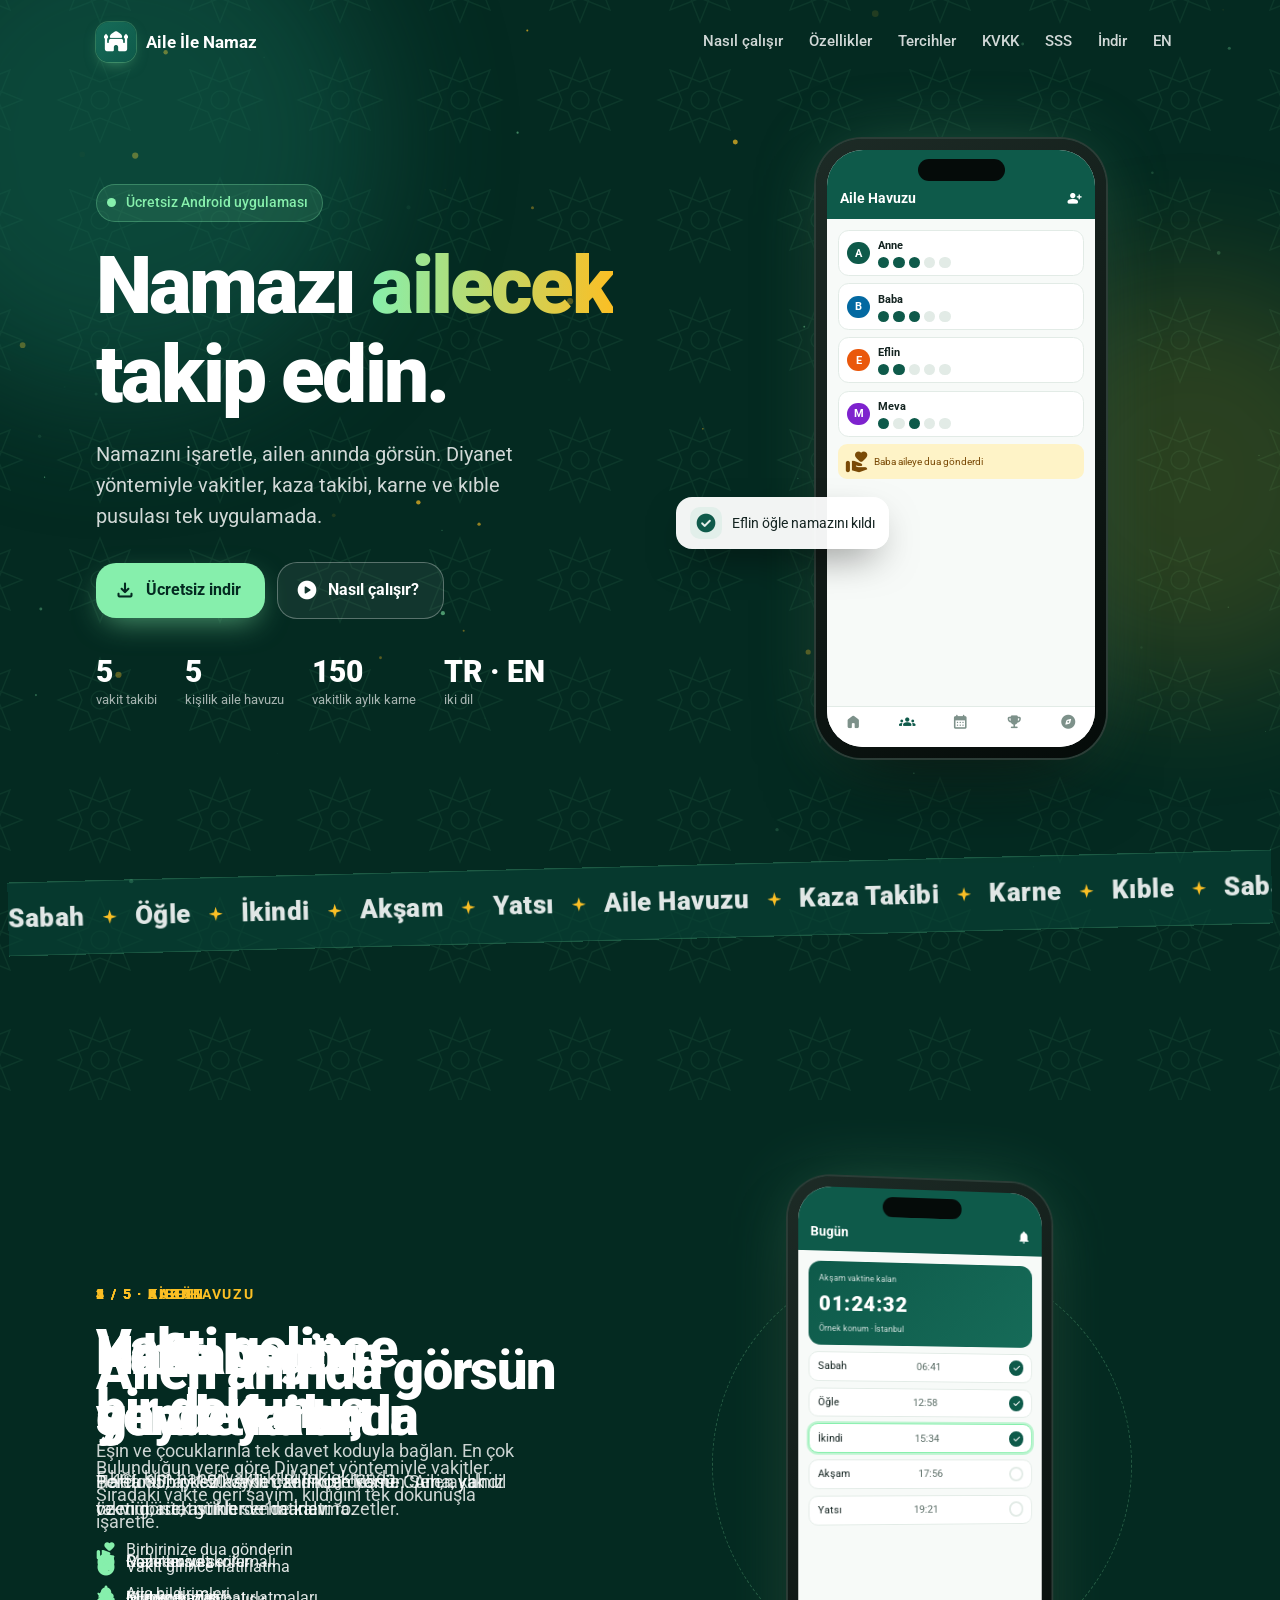
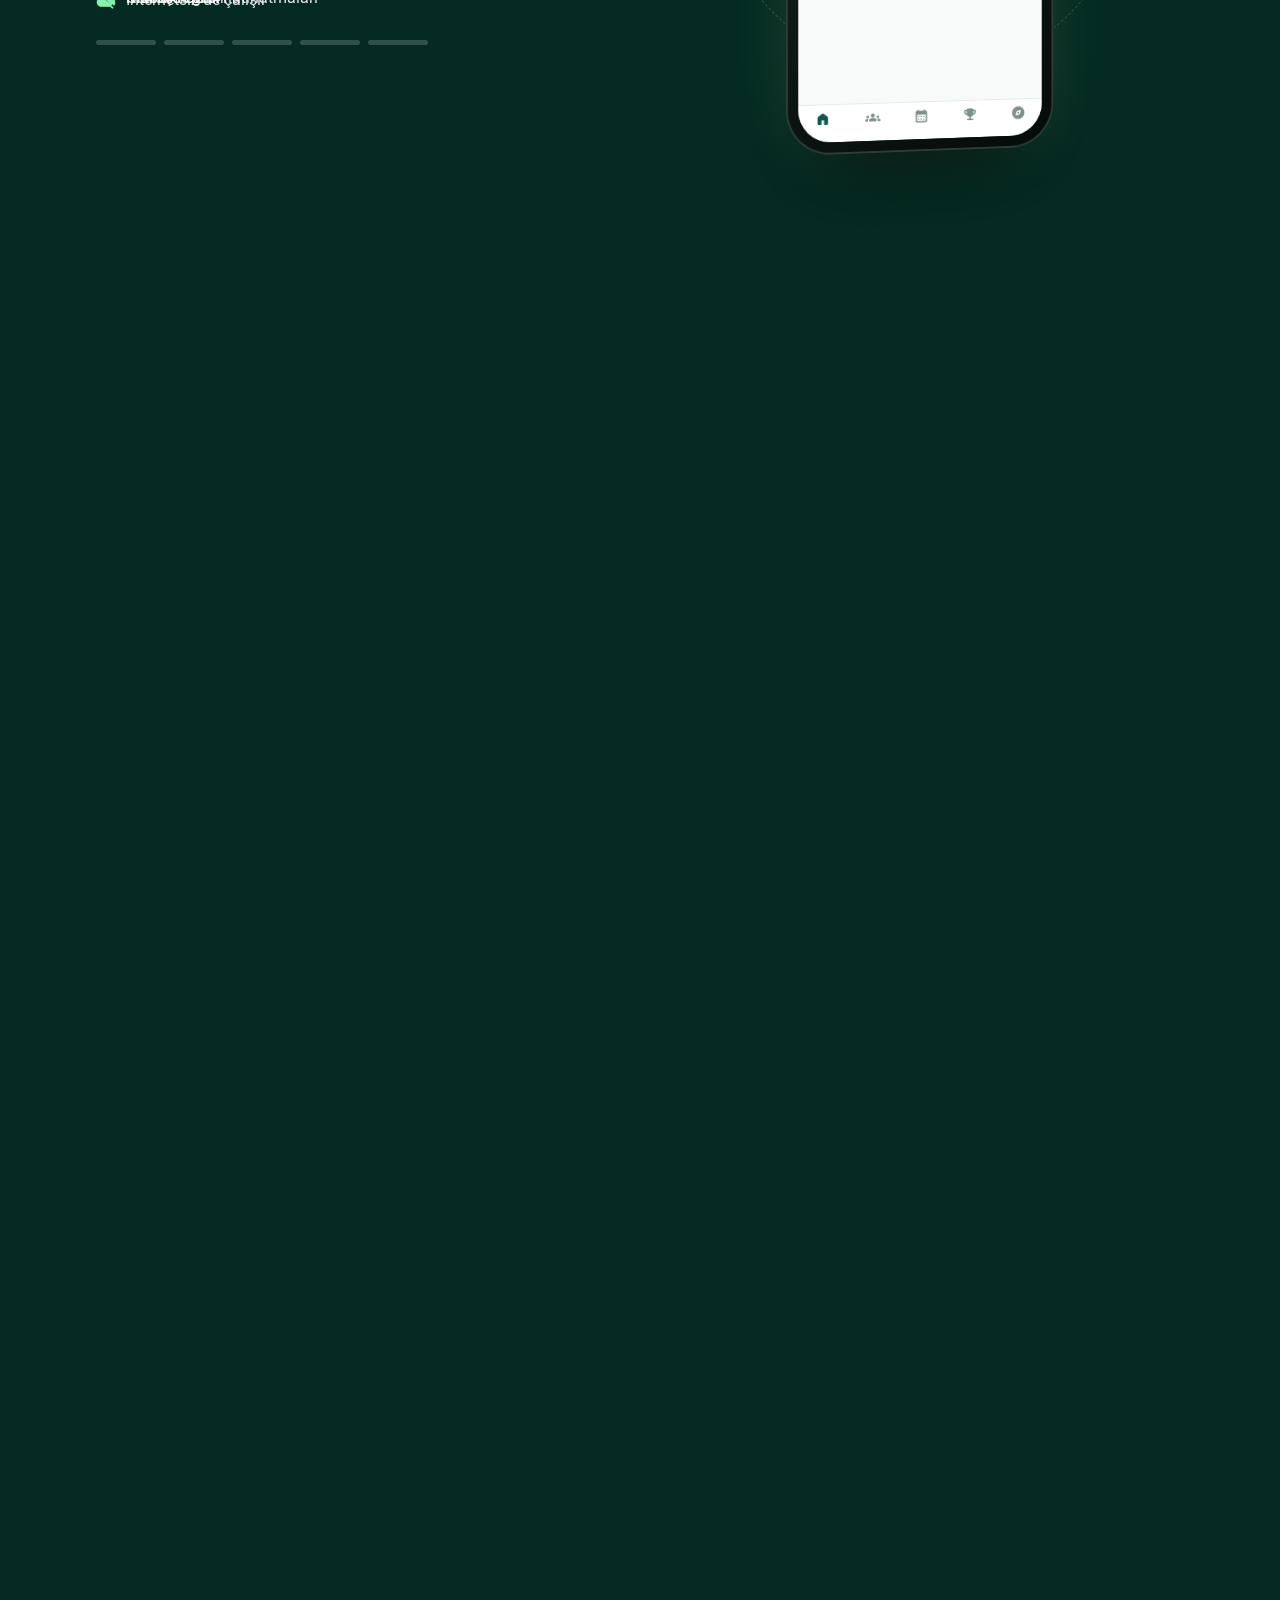
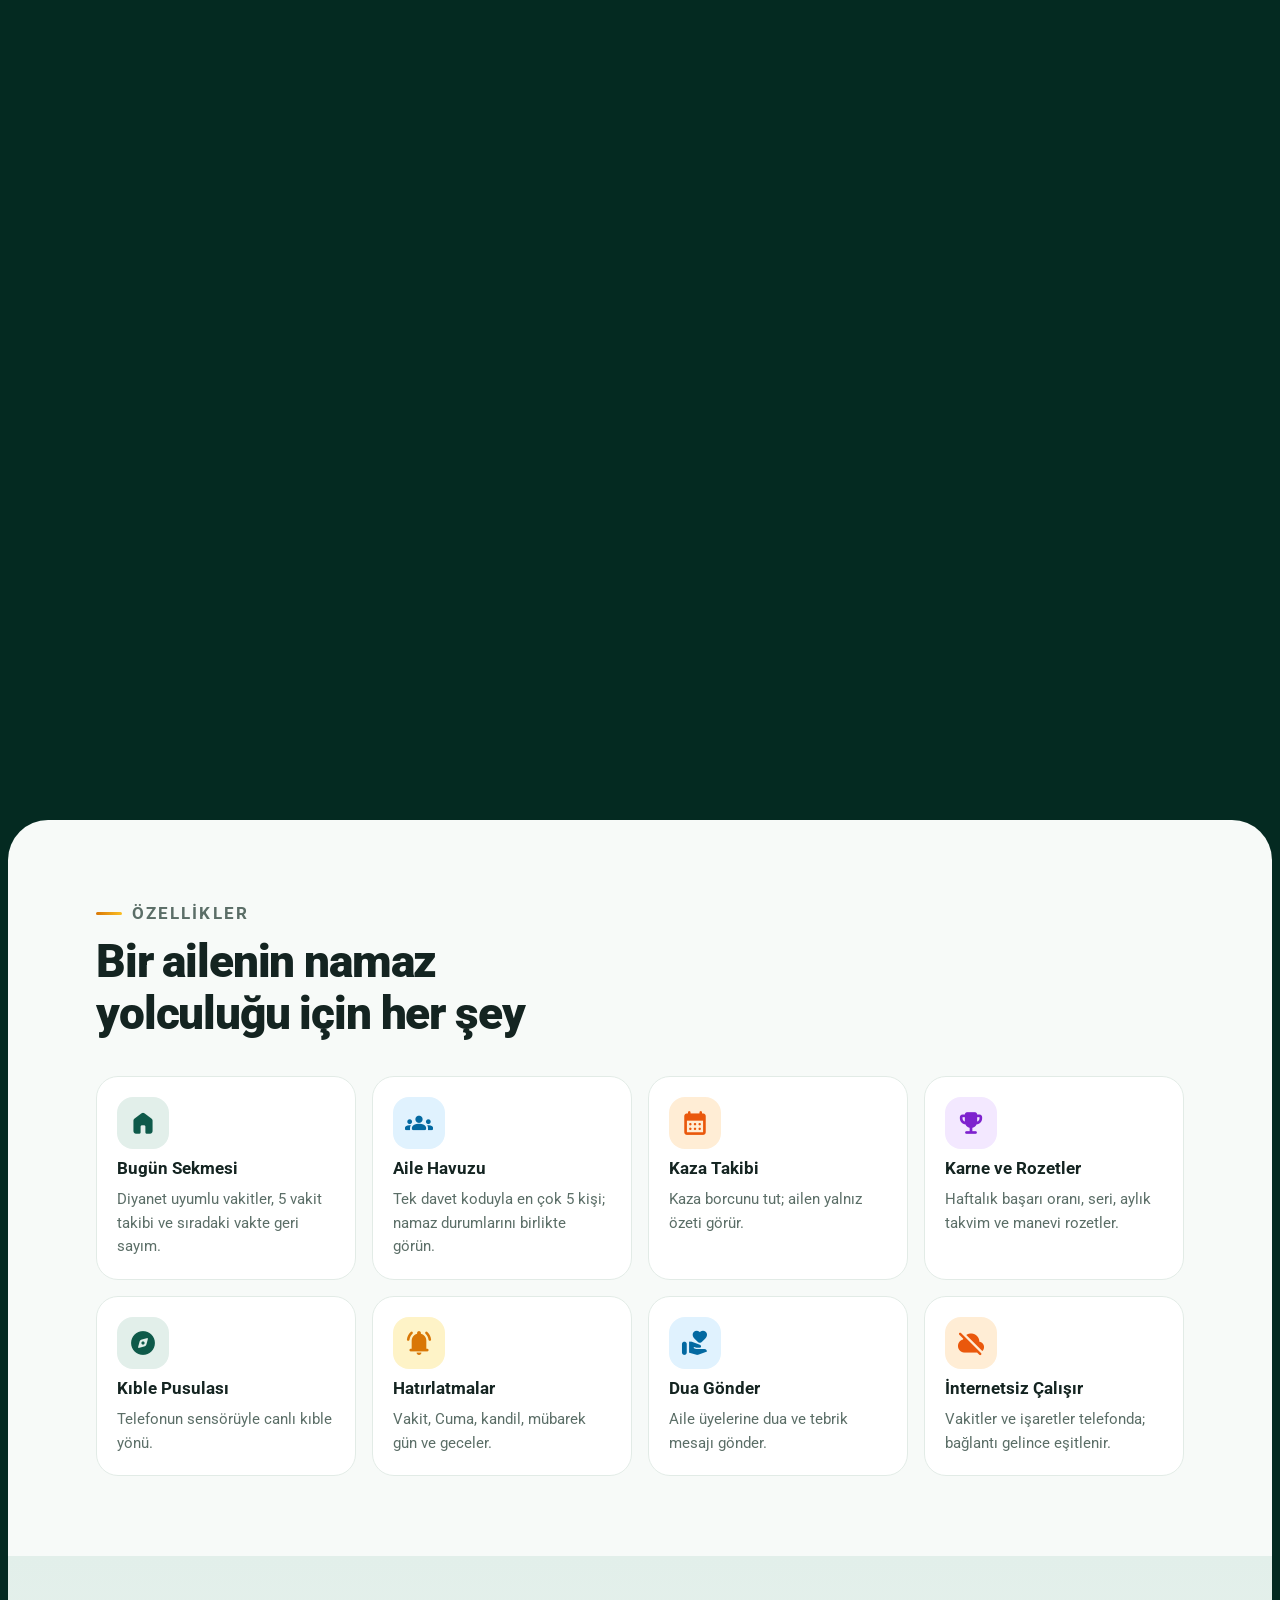
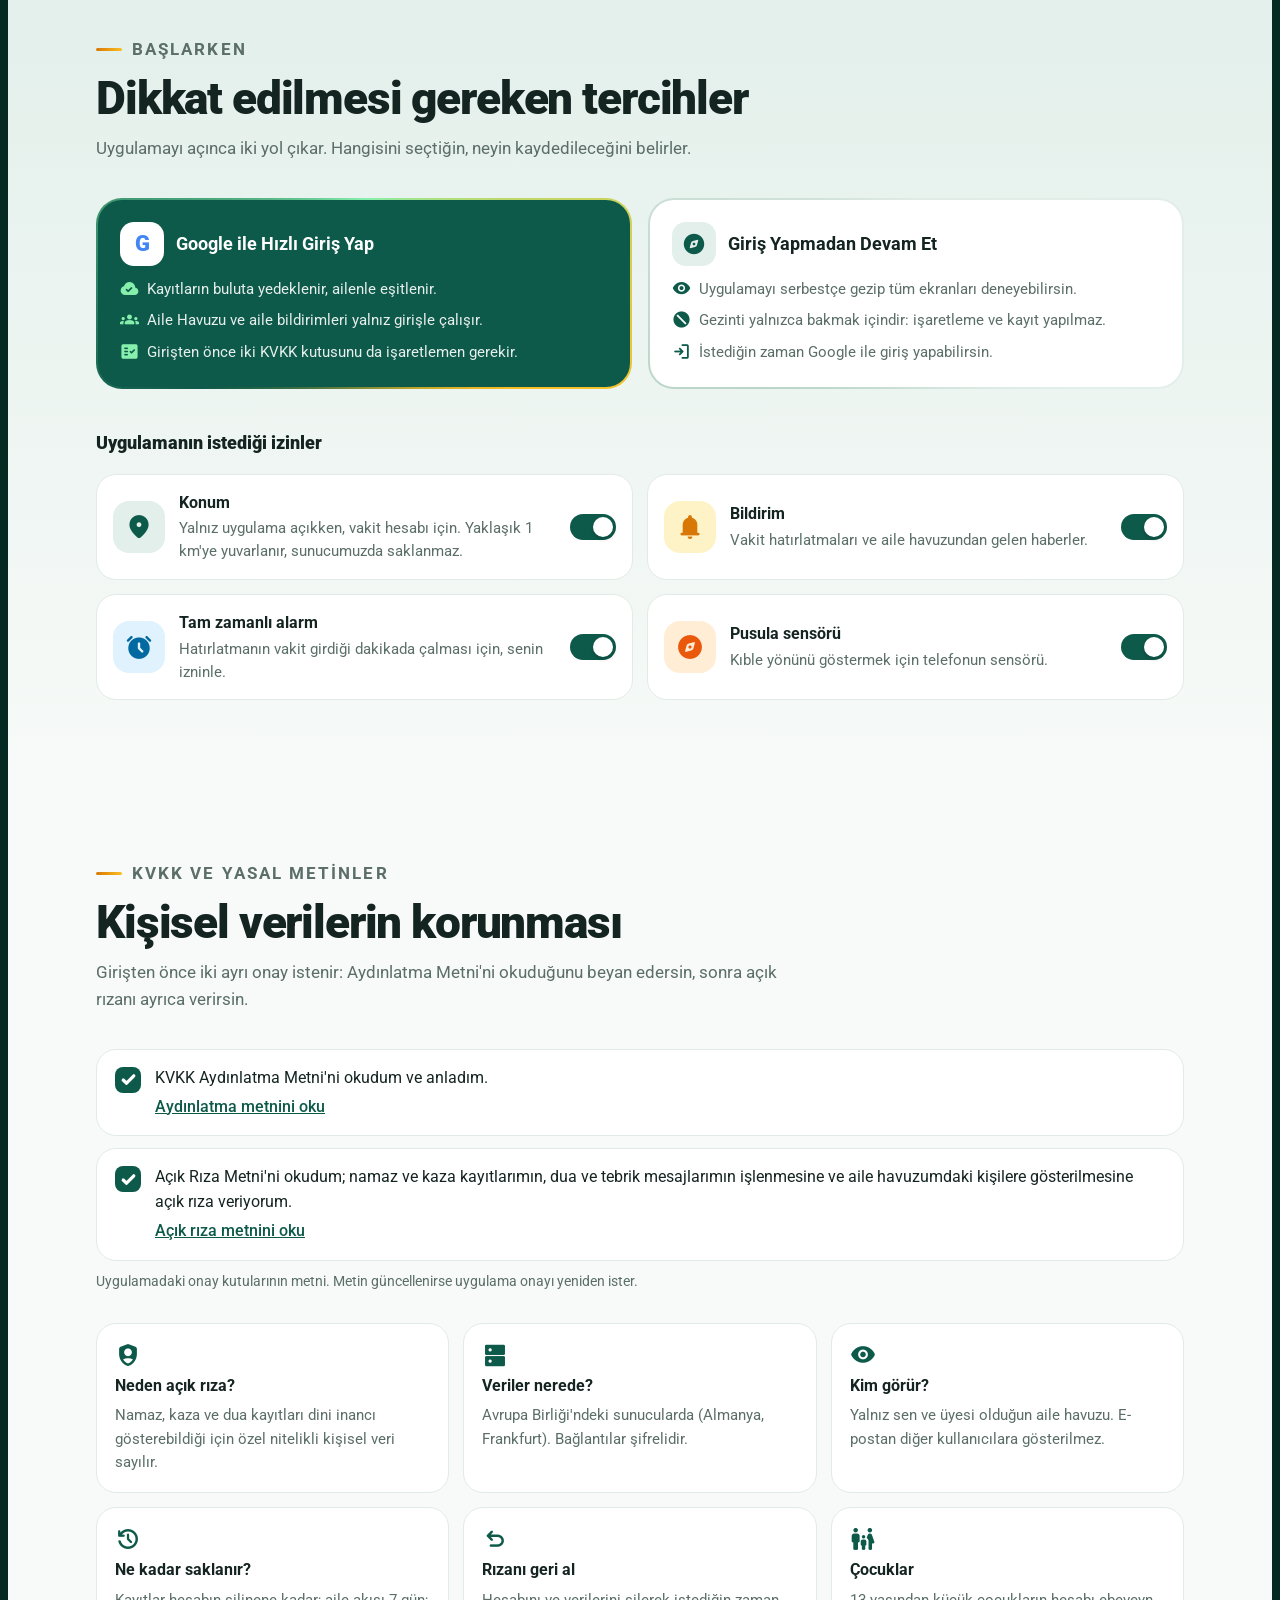
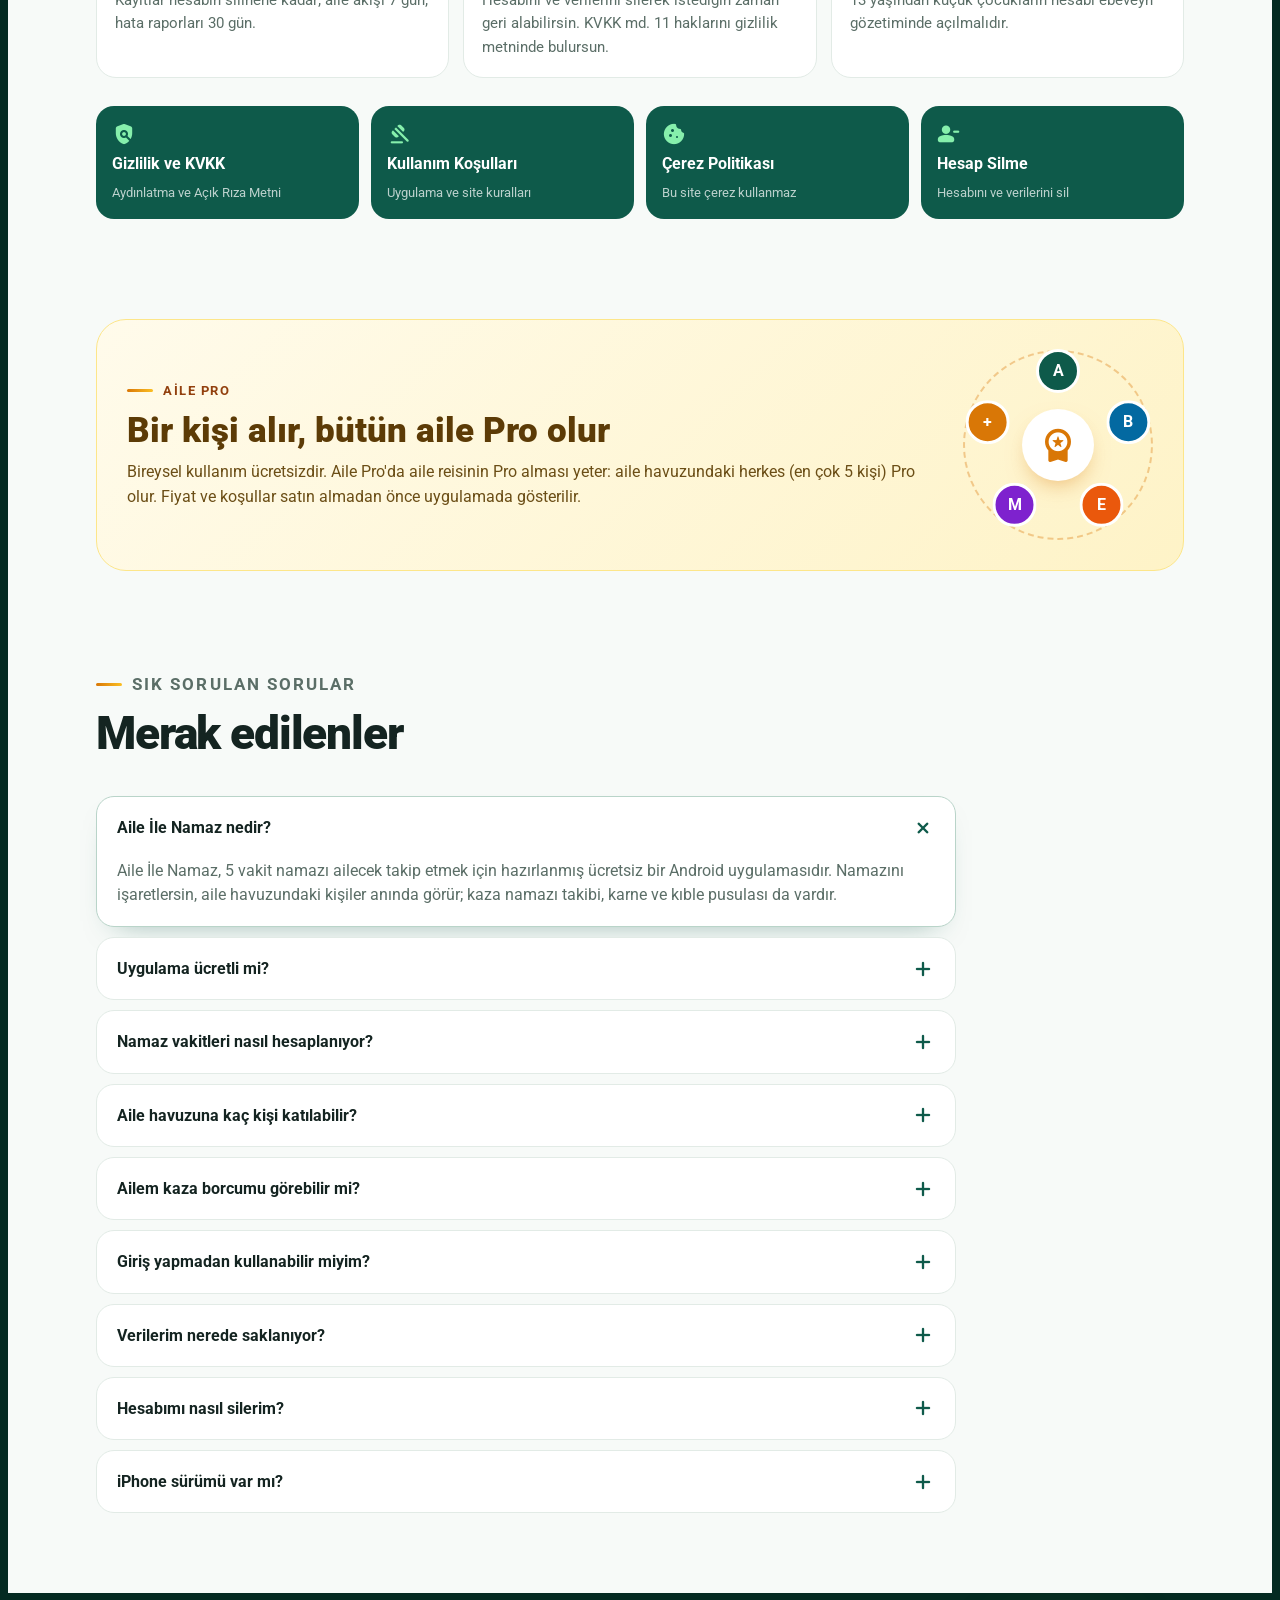
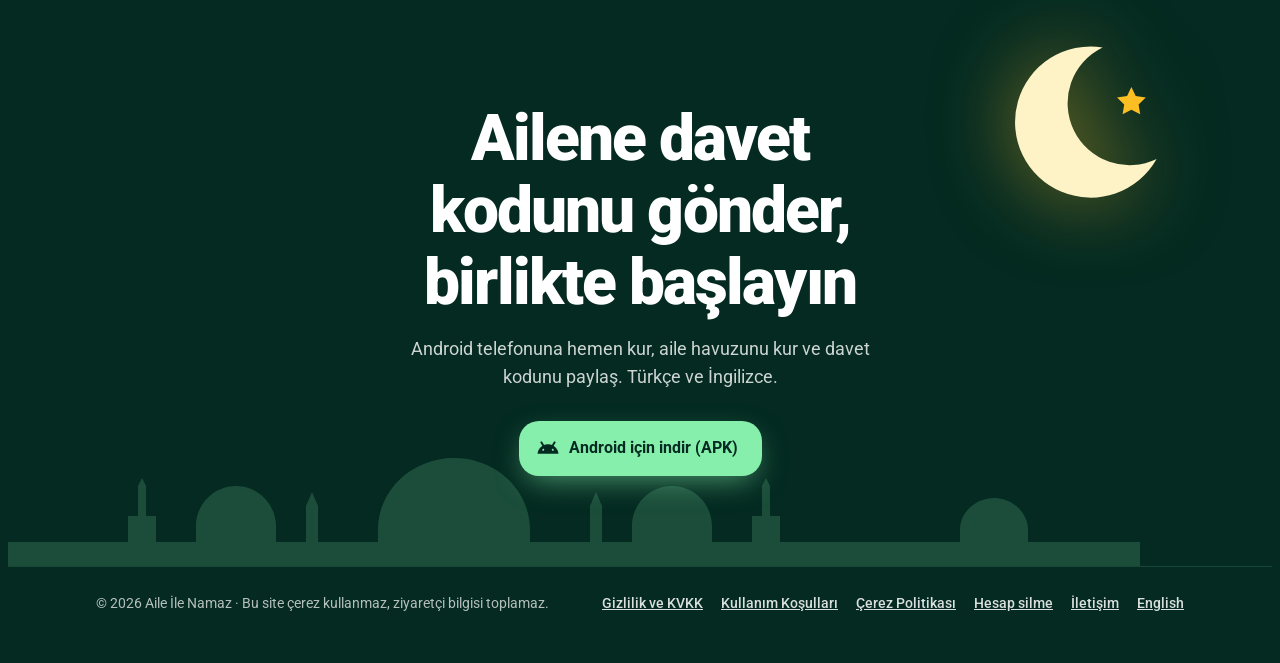
==== commit 6a19b85b: "Tanıtım sitesi: İngilizce dil desteği index-en.html (aynı tasarım, İngilizce metin ve SSS), terms-en" ====
--- a/docs/index.html
+++ b/docs/index.html
@@ -13,11 +13,15 @@
 <meta name="geo.placename" content="Türkiye">
 <meta http-equiv="content-language" content="tr">
 <link rel="canonical" href="https://bilkil53.github.io/aile-ile-namaz/">
+<link rel="alternate" hreflang="tr" href="https://bilkil53.github.io/aile-ile-namaz/">
+<link rel="alternate" hreflang="en" href="https://bilkil53.github.io/aile-ile-namaz/index-en.html">
+<link rel="alternate" hreflang="x-default" href="https://bilkil53.github.io/aile-ile-namaz/">
 <link rel="icon" href="icon.svg" type="image/svg+xml">
 <link rel="apple-touch-icon" href="og.png">
 <link rel="sitemap" type="application/xml" href="sitemap.xml">
 <meta property="og:type" content="website">
 <meta property="og:locale" content="tr_TR">
+<meta property="og:locale:alternate" content="en_US">
 <meta property="og:site_name" content="Aile İle Namaz">
 <meta property="og:title" content="Aile İle Namaz – Namazı ailecek takip edin">
 <meta property="og:description" content="5 vakit namaz takibi, aile havuzu, kaza takibi, karne ve kıble pusulası. Ücretsiz Android uygulaması.">
@@ -487,6 +491,7 @@
         <a href="#kvkk">KVKK</a>
         <a href="#sss">SSS</a>
         <a href="#indir">İndir</a>
+        <a class="lang" href="index-en.html" hreflang="en" lang="en" aria-label="English">EN</a>
       </nav>
       <button type="button" class="menu-btn" id="menuBtn" aria-label="Menüyü aç" aria-expanded="false" aria-controls="nav"><span class="ms" aria-hidden="true">menu</span></button>
     </div>
@@ -683,6 +688,7 @@
         <a href="cerez-politikasi.html">Çerez Politikası</a>
         <a href="delete-account.html">Hesap silme</a>
         <a href="privacy.html#kvkk">İletişim</a>
+        <a href="index-en.html" hreflang="en" lang="en">English</a>
       </nav>
     </div>
   </footer>
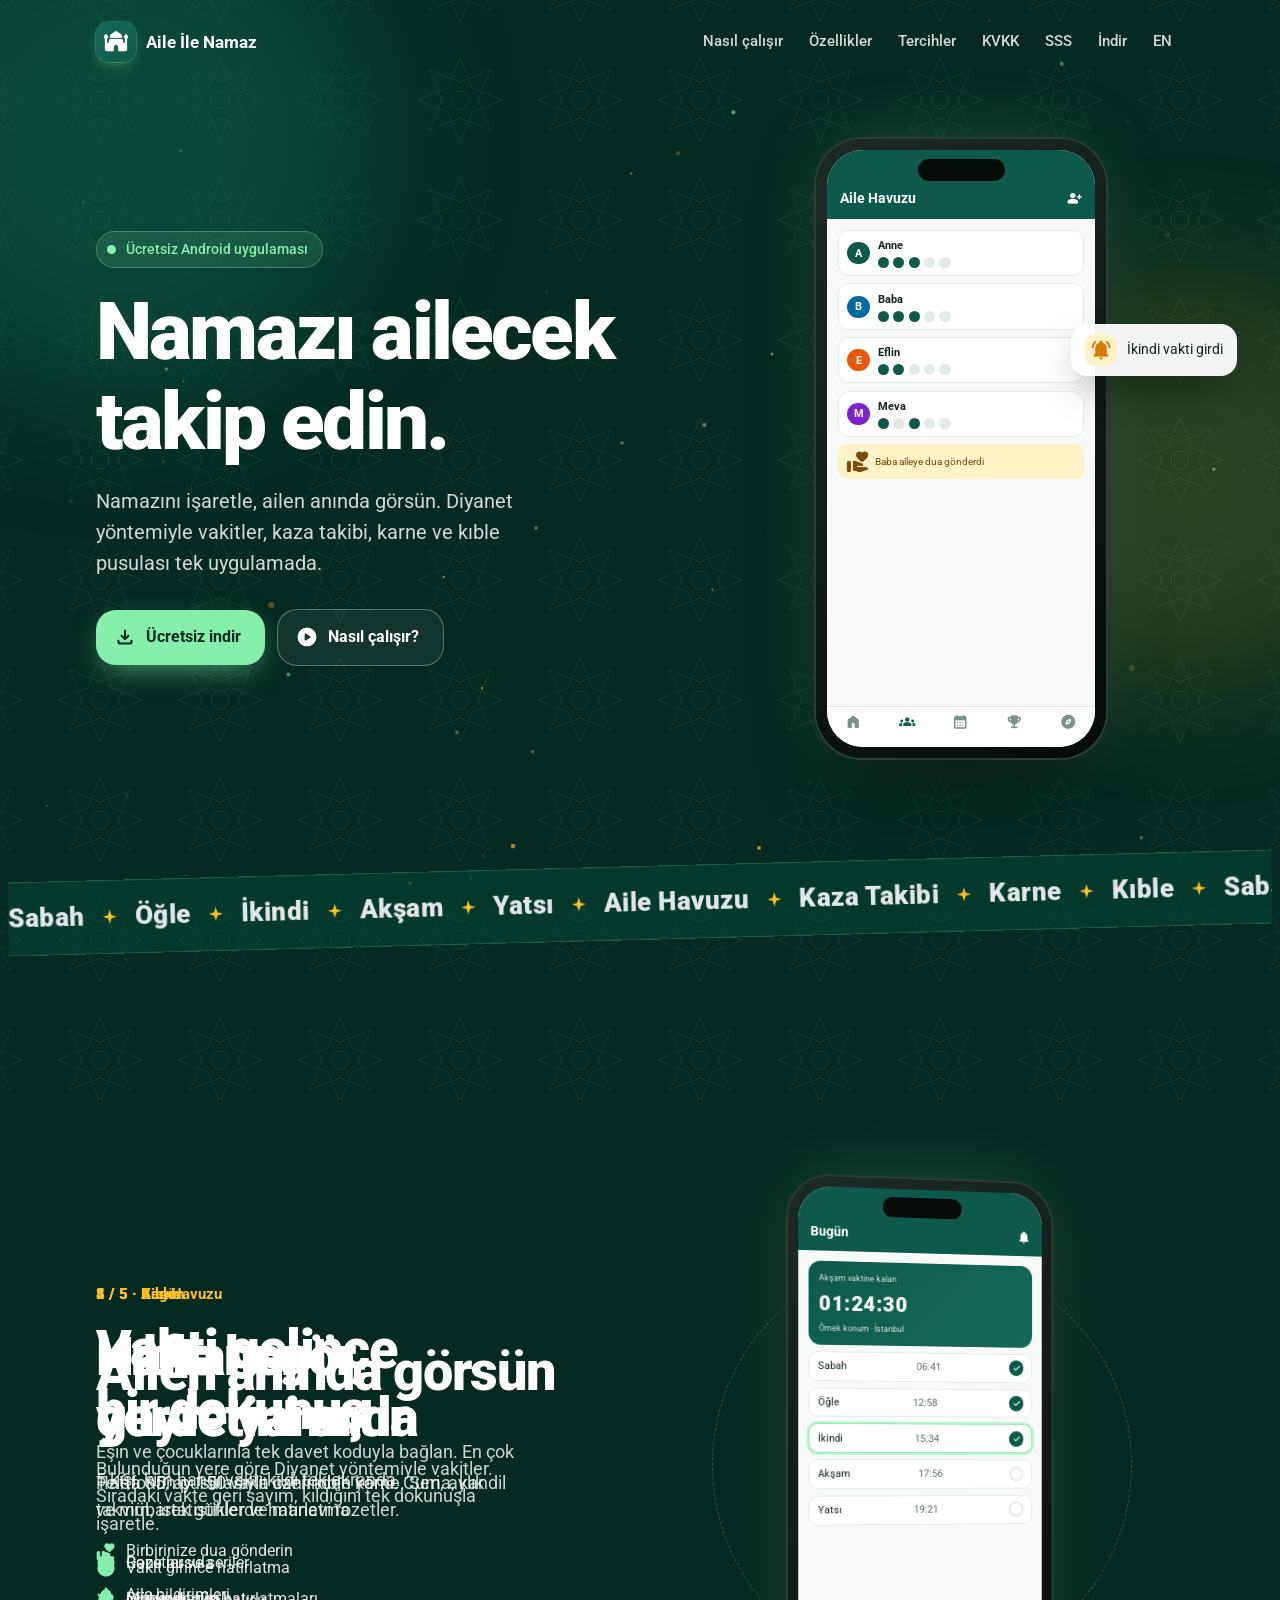
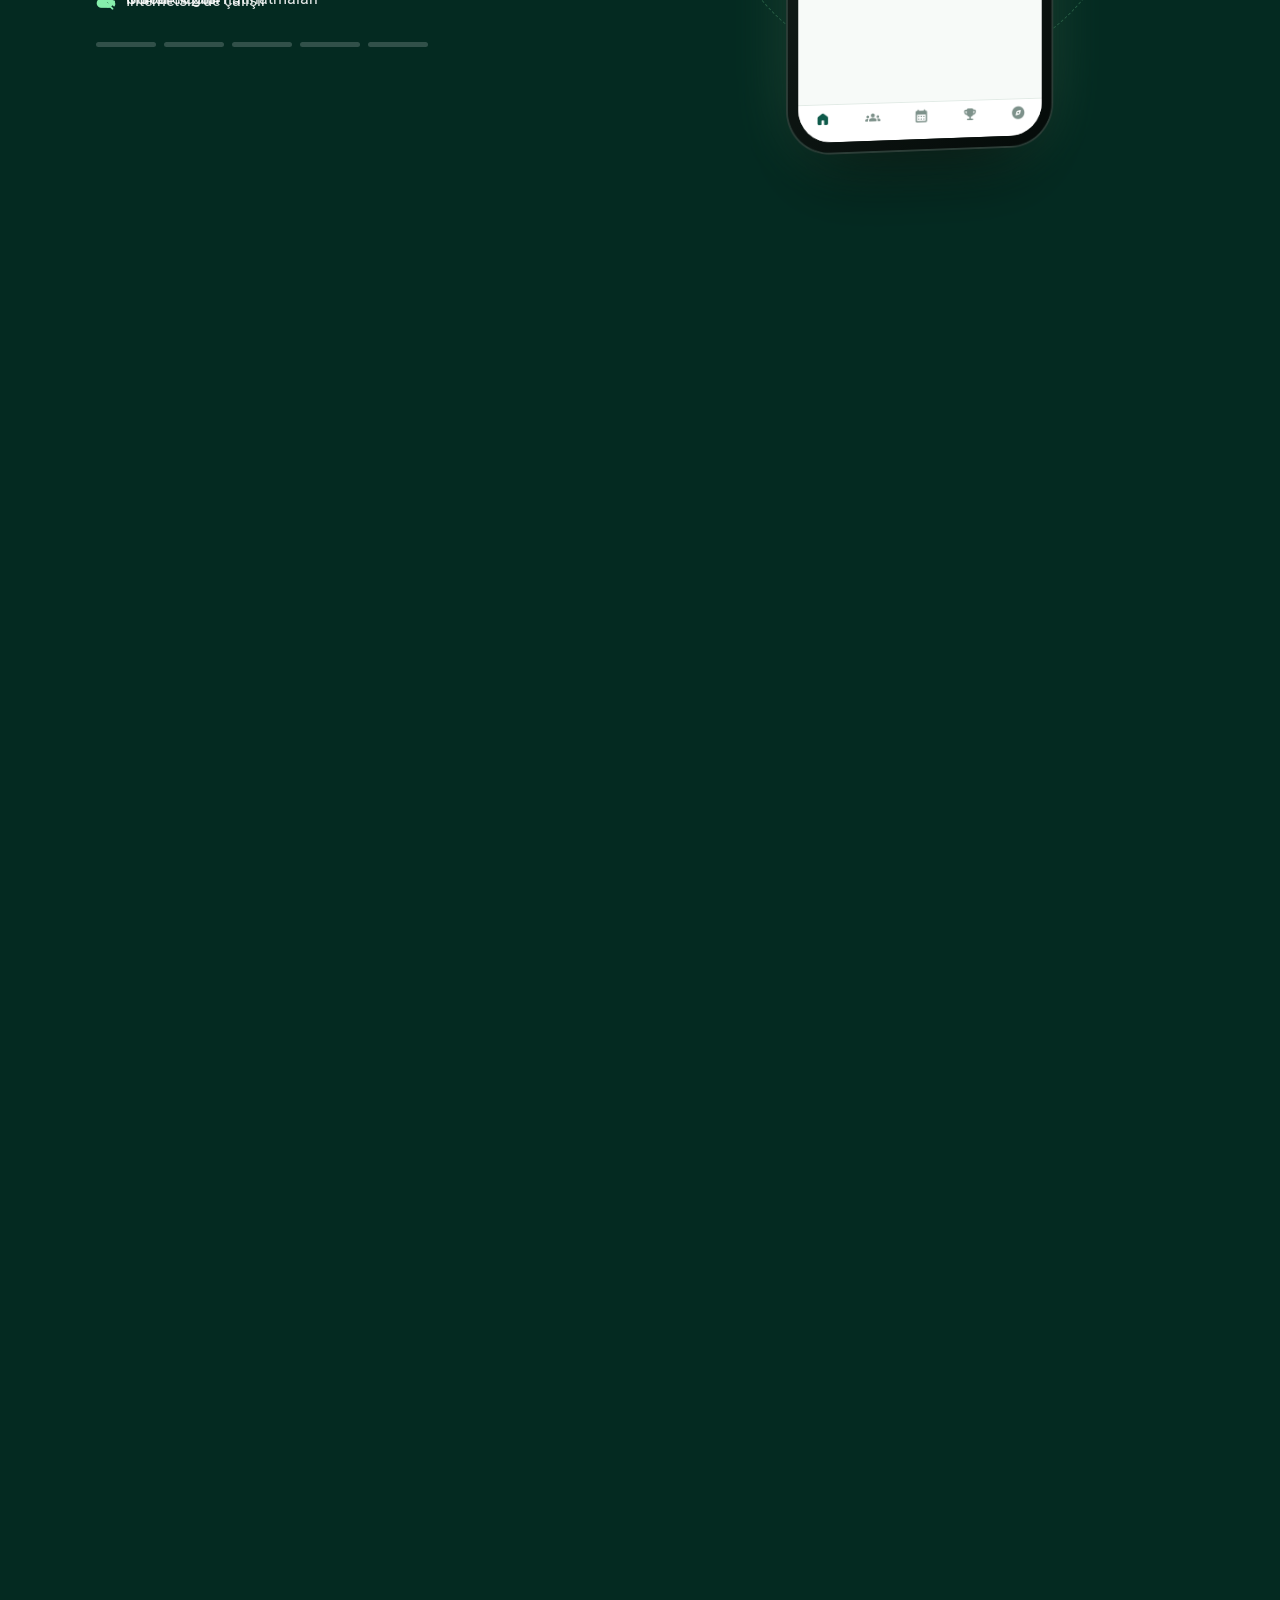
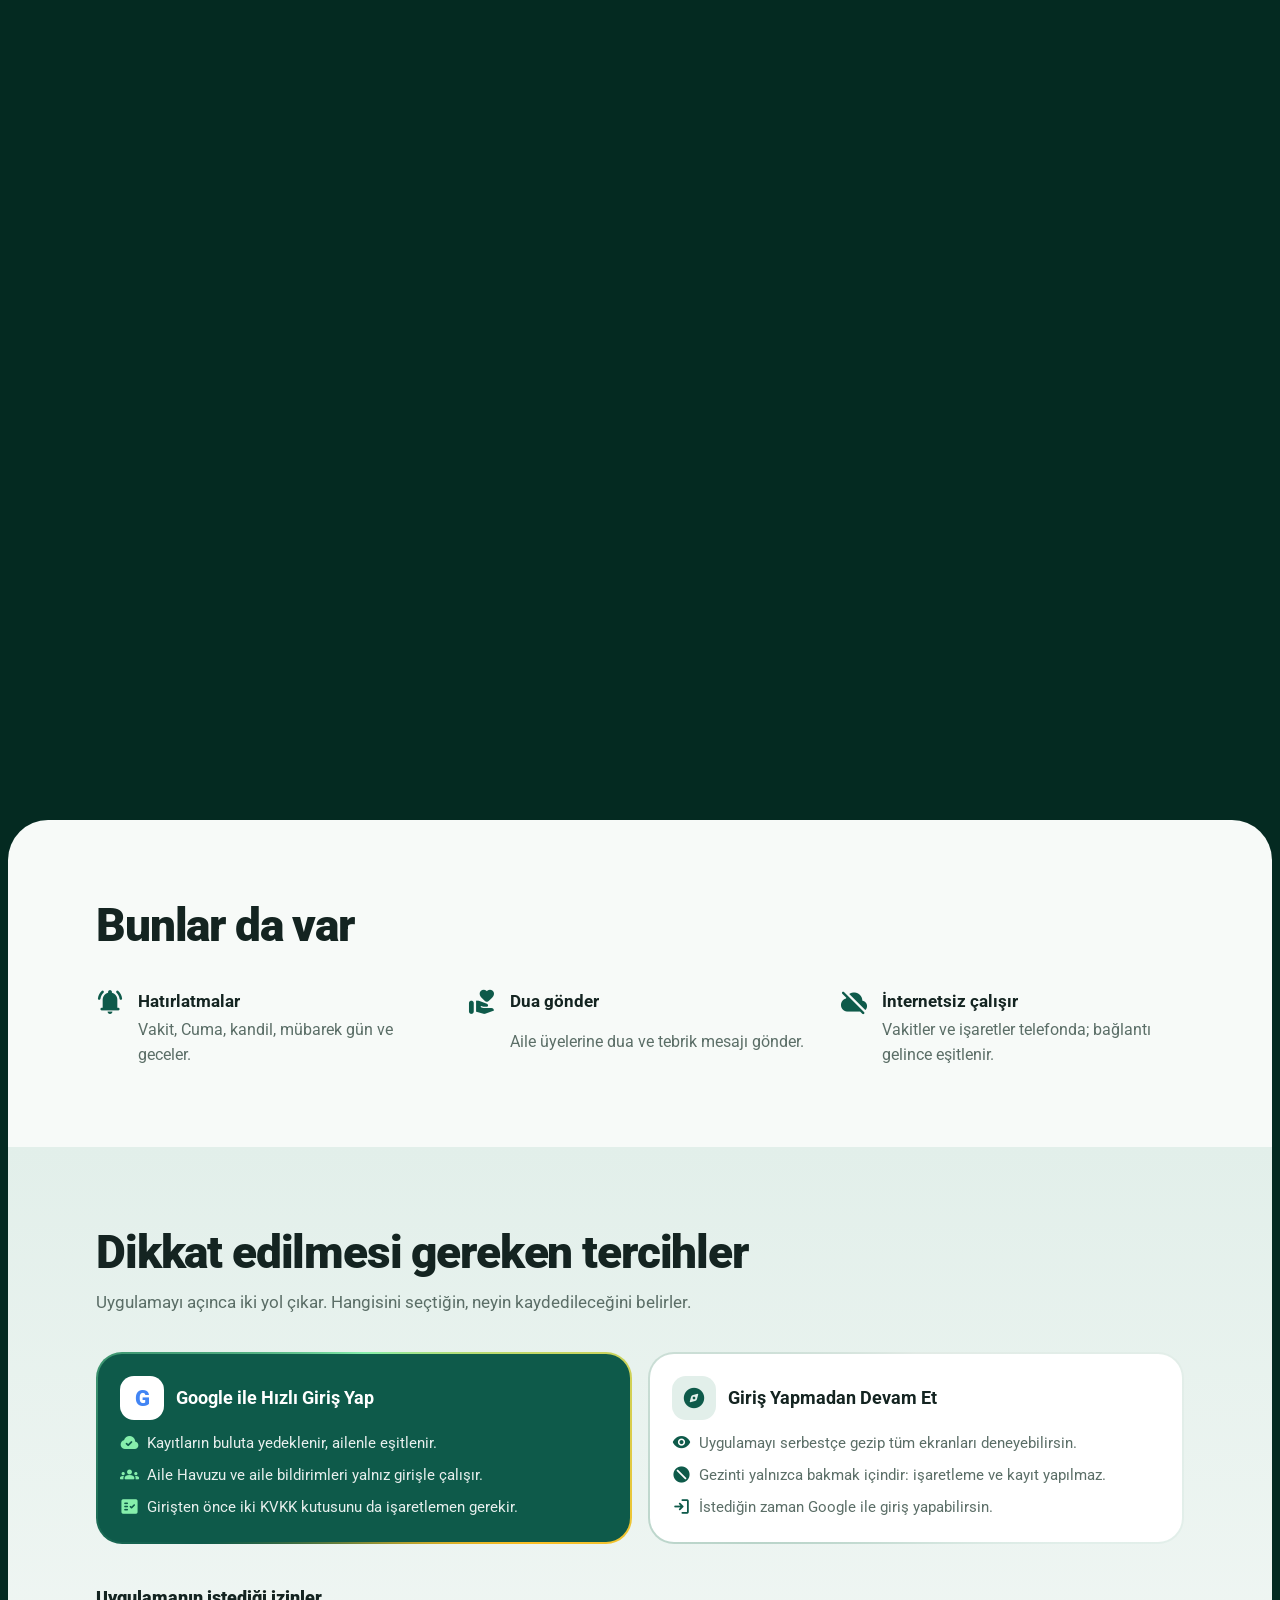
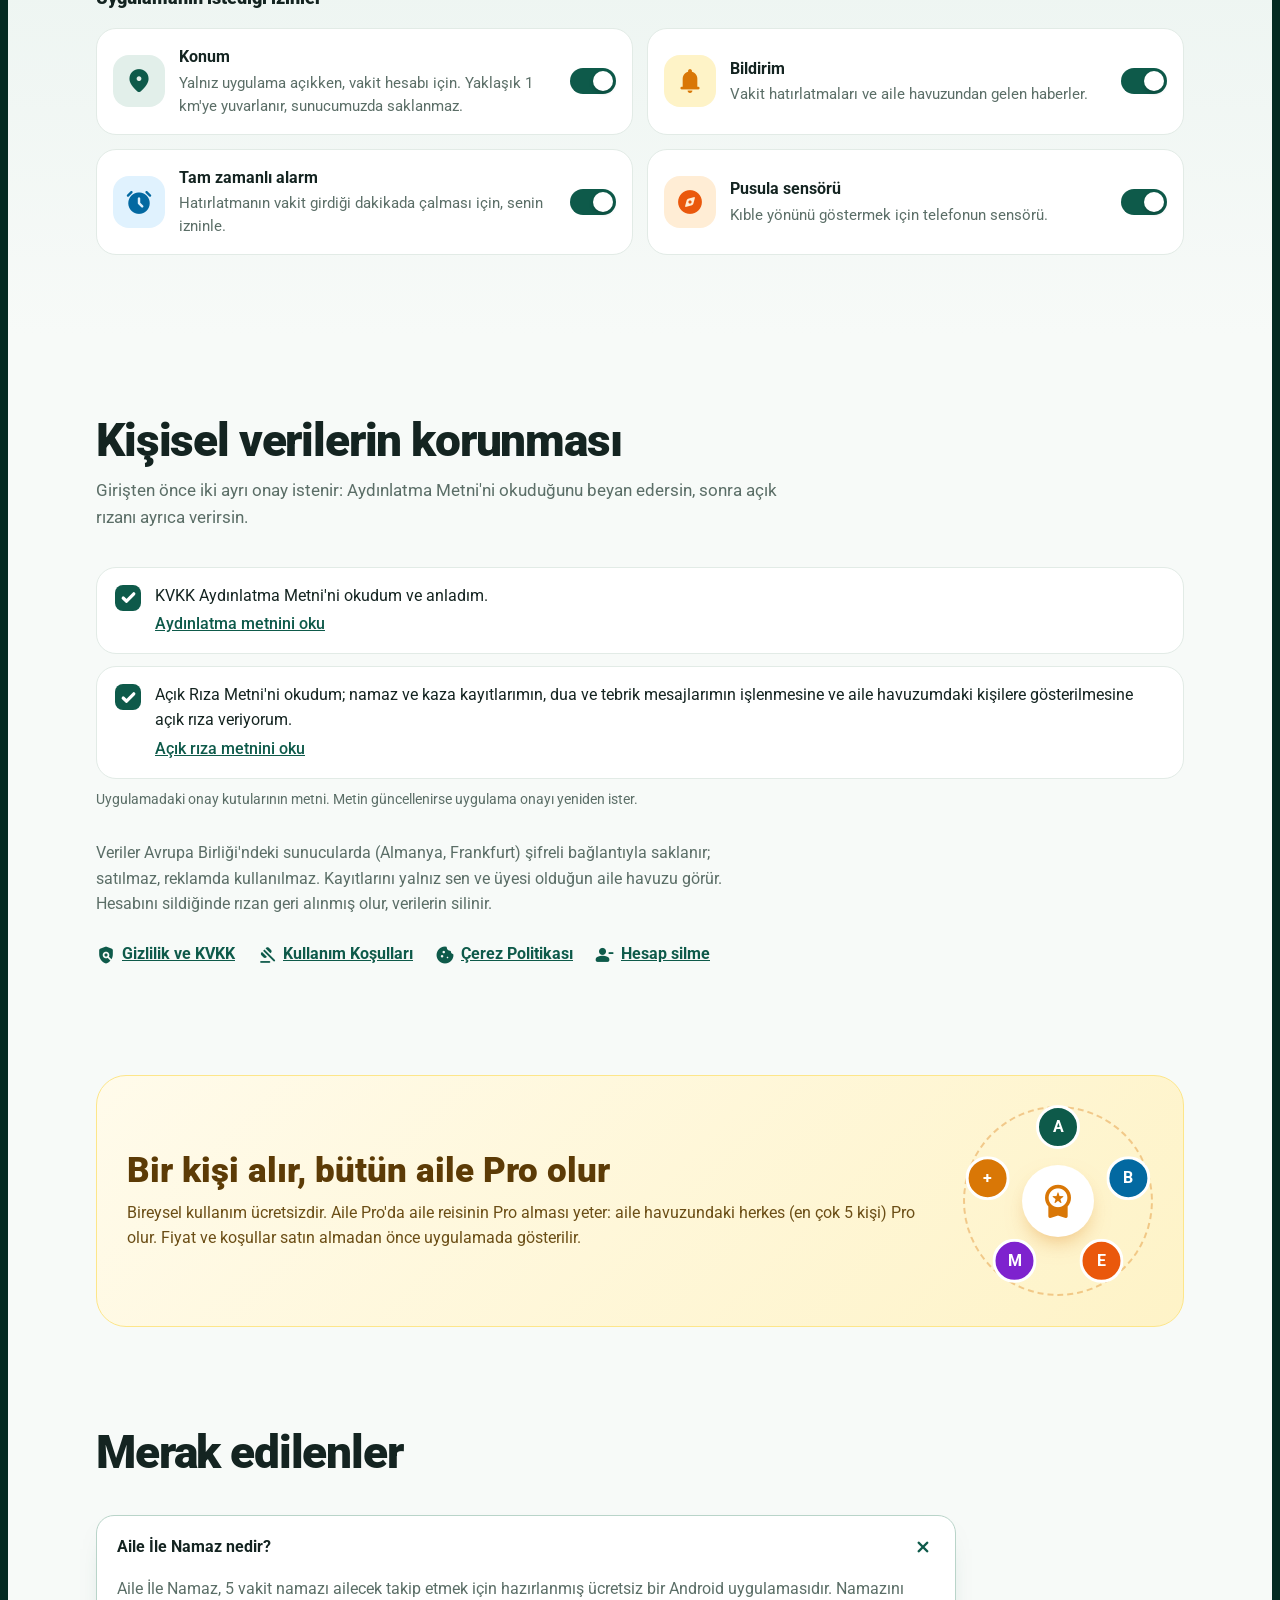
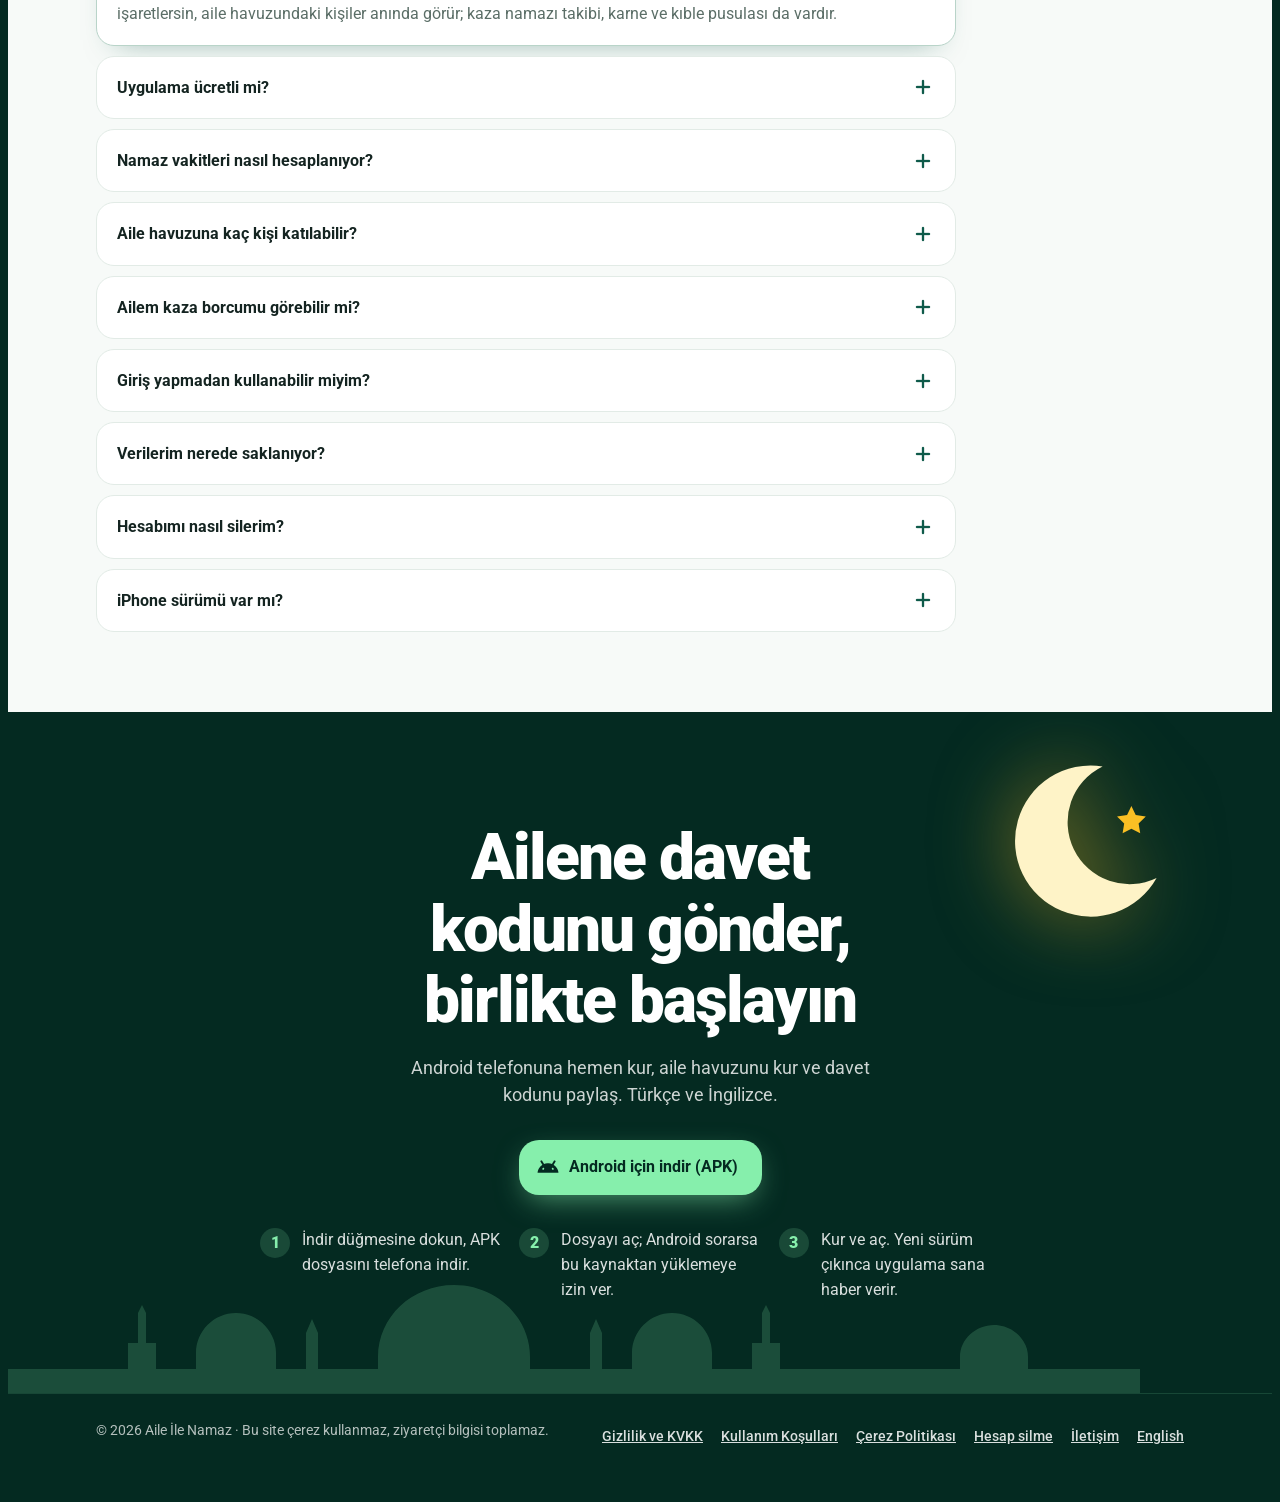
==== commit 97a2812c: "Tanıtım sitesi: sadeleştirme (TR+EN) Telefonda uygulama görüntüsü ilk ekrana yaklaştı; sayı şeridi, " ====
--- a/docs/index.html
+++ b/docs/index.html
@@ -118,8 +118,8 @@
   --font: "Roboto", system-ui, -apple-system, "Segoe UI", sans-serif;
 }
 * { box-sizing: border-box; }
-html { scroll-behavior: smooth; }
-body { background: var(--emerald-deep); color: var(--text); font-family: var(--font); line-height: 1.55; overflow-x: hidden; }
+html { scroll-behavior: smooth; overflow-x: clip; }
+body { background: var(--emerald-deep); color: var(--text); font-family: var(--font); line-height: 1.55; overflow-x: clip; }
 .in { max-width: 1120px; margin: 0 auto; padding-left: max(16px, env(safe-area-inset-left, 0px)); padding-right: max(16px, env(safe-area-inset-right, 0px)); }
 h1, h2, h3 { margin: 0; line-height: 1.12; text-wrap: balance; }
 p { margin: 0; }
@@ -164,7 +164,6 @@
 .hero h1 .w { display: inline-block; white-space: nowrap; }
 .hero h1 .c { display: inline-block; animation: charIn 0.7s cubic-bezier(.2,.8,.2,1) both; animation-delay: calc(var(--i) * 28ms + 150ms); }
 @keyframes charIn { from { opacity: 0; transform: translateY(0.6em) rotate(8deg); filter: blur(6px); } }
-.hero h1 .hl { background: linear-gradient(90deg, var(--mint), var(--sun), var(--mint)); background-size: 200% 100%; -webkit-background-clip: text; background-clip: text; color: transparent; animation: charIn 0.7s cubic-bezier(.2,.8,.2,1) both, sheen 5s linear infinite; }
 @keyframes sheen { to { background-position: -200% 0; } }
 .lead { margin-top: 18px; font-size: clamp(1.05rem, 2.2vw, 1.25rem); color: rgba(255,255,255,0.82); max-width: 40ch; animation: up 0.8s 0.9s cubic-bezier(.2,.8,.2,1) both; }
 @keyframes up { from { opacity: 0; transform: translateY(18px); } }
@@ -178,9 +177,6 @@
 @keyframes shine { 35%, 100% { transform: translateX(110%); } }
 .btn.ghost { color: #fff; border: 1px solid rgba(255,255,255,0.3); background: rgba(255,255,255,0.06); }
 .btn.ghost:hover { background: rgba(255,255,255,0.12); }
-.stats { margin-top: 38px; display: grid; grid-template-columns: repeat(4, auto); gap: 10px 28px; justify-content: start; animation: up 0.8s 1.3s cubic-bezier(.2,.8,.2,1) both; }
-.stat b { display: block; font-size: 1.9rem; font-weight: 900; color: #fff; font-variant-numeric: tabular-nums; line-height: 1; }
-.stat span { font-size: 0.84rem; color: rgba(255,255,255,0.65); }
 
 /* ---------- Phone ---------- */
 .stage { position: relative; display: grid; place-items: center; perspective: 1200px; animation: up 1s 0.5s cubic-bezier(.2,.8,.2,1) both; }
@@ -276,7 +272,7 @@
 .scr.act .qinfo { animation: toastIn 0.6s 2s both; }
 
 /* floating bubbles around hero phone */
-.bubble { position: absolute; z-index: 3; background: rgba(255,255,255,0.95); color: var(--text); border-radius: 16px; padding: 10px 14px; font-size: 0.86rem; display: flex; gap: 10px; align-items: center; box-shadow: 0 16px 40px -14px rgba(0,0,0,0.6); max-width: 230px; opacity: 0; transform: translateY(16px) scale(0.9); transition: opacity 0.5s, transform 0.5s cubic-bezier(.3,1.5,.5,1); pointer-events: none; }
+.bubble { position: absolute; z-index: 3; background: rgba(255,255,255,0.95); color: var(--text); border-radius: 16px; padding: 10px 14px; font-size: 0.9rem; display: flex; gap: 10px; align-items: center; box-shadow: 0 16px 40px -14px rgba(0,0,0,0.6); max-width: 230px; opacity: 0; transform: translateY(16px) scale(0.9); transition: opacity 0.5s, transform 0.5s cubic-bezier(.3,1.5,.5,1); pointer-events: none; }
 .bubble.show { opacity: 1; transform: none; }
 .bubble .ms { font-size: 22px; flex: none; border-radius: 10px; padding: 5px; }
 .bubble.b1 { left: -14%; top: 58%; }
@@ -297,7 +293,7 @@
 .steps { position: relative; display: grid; }
 .step { grid-area: 1 / 1; display: grid; gap: 14px; opacity: 0; transform: translateY(30px); transition: opacity 0.5s, transform 0.6s cubic-bezier(.2,.8,.2,1); pointer-events: none; }
 .step.act { opacity: 1; transform: none; pointer-events: auto; }
-.step .num { font-size: 0.85rem; font-weight: 700; letter-spacing: 0.14em; color: var(--sun); text-transform: uppercase; }
+.step .num { font-size: 0.95rem; font-weight: 700; color: var(--sun); }
 .step h2 { font-size: clamp(2rem, 5vw, 3.4rem); font-weight: 900; letter-spacing: -0.025em; }
 .step p { color: rgba(255,255,255,0.8); font-size: 1.1rem; max-width: 42ch; }
 .step ul { margin: 4px 0 0; padding: 0; list-style: none; display: grid; gap: 8px; }
@@ -320,20 +316,11 @@
 .head { display: grid; gap: 10px; margin-bottom: 36px; max-width: 700px; }
 .head h2 { font-size: clamp(1.9rem, 4.5vw, 2.9rem); font-weight: 900; letter-spacing: -0.025em; }
 .head p { color: var(--text-2); font-size: 1.08rem; }
-.label { display: inline-flex; align-items: center; gap: 10px; font-size: 0.8rem; font-weight: 700; letter-spacing: 0.12em; text-transform: uppercase; color: var(--emerald); }
-.label::before { content: ""; width: 26px; height: 3px; border-radius: 3px; background: linear-gradient(90deg, var(--gold), var(--sun)); animation: stretch 2.4s ease-in-out infinite; transform-origin: left; }
 @keyframes stretch { 50% { transform: scaleX(1.6); } }
 
-.grid { display: grid; grid-template-columns: repeat(4, 1fr); gap: 16px; }
-.card { background: var(--card); border: 1px solid var(--border); border-radius: 22px; padding: 20px; display: grid; gap: 10px; align-content: start; transform-style: preserve-3d; transition: transform 0.25s, box-shadow 0.3s; will-change: transform; position: relative; overflow: hidden; }
-.card::after { content: ""; position: absolute; inset: 0; background: radial-gradient(260px circle at var(--mx, 50%) var(--my, 0%), rgba(134,239,172,0.22), transparent 60%); opacity: 0; transition: opacity 0.3s; pointer-events: none; }
-.card:hover::after { opacity: 1; }
-.card:hover { box-shadow: 0 24px 40px -24px rgba(14,90,74,0.55); }
 .ic { width: 52px; height: 52px; border-radius: 16px; display: grid; place-items: center; }
 .ic .ms { font-size: 28px; animation: wiggle 4s ease-in-out infinite; animation-delay: calc(var(--d, 0) * 0.4s); }
 @keyframes wiggle { 0%, 80%, 100% { transform: none; } 85% { transform: rotate(-14deg) scale(1.1); } 90% { transform: rotate(10deg) scale(1.1); } 95% { transform: rotate(-4deg); } }
-.card h3 { font-size: 1.06rem; font-weight: 700; }
-.card p { color: var(--text-2); font-size: 0.95rem; }
 .e { background: var(--emerald-soft); color: var(--emerald); }
 .s { background: var(--sky-soft); color: var(--sky); }
 .o { background: var(--orange-soft); color: var(--orange); }
@@ -379,15 +366,6 @@
 @keyframes draw { from { stroke-dashoffset: 24; } }
 .consent > div { display: grid; gap: 4px; min-width: 0; }
 .caption { font-size: 0.88rem; color: var(--text-2); margin-bottom: 30px; }
-.facts { display: grid; grid-template-columns: repeat(3, 1fr); gap: 14px; }
-.fact { background: var(--card); border: 1px solid var(--border); border-radius: 20px; padding: 18px; display: grid; gap: 6px; align-content: start; }
-.fact .ms { font-size: 26px; color: var(--emerald); }
-.fact span { color: var(--text-2); font-size: 0.94rem; }
-.legal { margin-top: 28px; display: grid; grid-template-columns: repeat(4, 1fr); gap: 12px; }
-.legal a { background: var(--emerald); color: #fff; border-radius: 18px; padding: 16px; text-decoration: none; display: grid; gap: 6px; transition: transform 0.25s, background 0.25s; }
-.legal a:hover { transform: translateY(-4px); background: var(--emerald-light); }
-.legal a .ms { color: var(--mint); }
-.legal a small { color: rgba(255,255,255,0.72); font-weight: 400; }
 
 .pro { position: relative; overflow: hidden; background: linear-gradient(135deg, #fffbeb, var(--gold-soft)); border: 1px solid #fde68a; border-radius: 30px; padding: 30px; display: grid; grid-template-columns: 1fr auto; gap: 28px; align-items: center; }
 .pro > div { display: grid; gap: 10px; min-width: 0; }
@@ -422,24 +400,34 @@
 footer { position: relative; z-index: 1; border-top: 1px solid rgba(134,239,172,0.15); color: rgba(255,255,255,0.7); font-size: 0.9rem; }
 .foot { display: flex; justify-content: space-between; gap: 18px; flex-wrap: wrap; padding-block: 26px 40px; }
 .foot nav { display: flex; gap: 18px; flex-wrap: wrap; }
-.foot a { color: rgba(255,255,255,0.85); }
+.foot a { color: rgba(255,255,255,0.85); display: inline-block; padding-block: 6px; }
 
 /* Reveal */
 .rv { transition: opacity 0.8s cubic-bezier(.2,.8,.2,1), transform 0.8s cubic-bezier(.2,.8,.2,1); transition-delay: calc(var(--d, 0) * 90ms); }
 .rv.wait { opacity: 0; transform: translateY(40px) scale(0.97); }
 
-@media (max-width: 960px) {
-  .grid { grid-template-columns: repeat(2, 1fr); }
-  .legal { grid-template-columns: repeat(2, 1fr); }
-  .facts { grid-template-columns: 1fr 1fr; }
-}
+/* Sadeleştirme: kısa ek özellik listesi, KVKK özeti, yasal bağlantılar, kurulum adımları */
+.also { list-style: none; padding: 0; margin: 0; display: grid; grid-template-columns: repeat(3, 1fr); gap: 28px; }
+.also li { display: grid; grid-template-columns: auto 1fr; gap: 4px 14px; align-items: start; }
+.also .ms { grid-row: span 2; font-size: 28px; color: var(--emerald); }
+.also b { font-size: 1.06rem; }
+.also span { color: var(--text-2); }
+.kvkk-sum { margin-top: 22px; max-width: 70ch; color: var(--text-2); font-size: 1.02rem; }
+.legal-links { margin-top: 18px; display: flex; flex-wrap: wrap; gap: 8px 22px; }
+.legal-links a { display: inline-flex; align-items: center; gap: 6px; padding: 8px 0; color: var(--emerald); font-weight: 700; }
+.legal-links .ms { font-size: 20px; }
+.install { list-style: none; counter-reset: s; padding: 0; margin: 34px auto 0; max-width: 760px; display: grid; grid-template-columns: repeat(3, 1fr); gap: 18px; text-align: left; }
+.install li { counter-increment: s; display: grid; grid-template-columns: auto 1fr; gap: 12px; align-items: start; color: rgba(255,255,255,0.85); }
+.install li::before { content: counter(s); display: grid; place-items: center; width: 30px; height: 30px; border-radius: 50%; background: rgba(134,239,172,0.16); color: var(--mint); font-weight: 900; }
+@media (max-width: 860px) { .also, .install { grid-template-columns: 1fr; gap: 16px; } }
+
 @media (max-width: 860px) {
   .bar nav { display: none; position: absolute; top: 100%; left: 12px; right: 12px; flex-direction: column; background: rgba(4,42,33,0.96); border-radius: 18px; padding: 10px; box-shadow: 0 20px 40px -10px rgba(0,0,0,0.6); }
   .bar nav.open { display: flex; animation: up 0.3s ease-out; }
   .bar nav a { padding: 12px 14px; }
   .menu-btn { display: grid; place-items: center; }
-  .hero { grid-template-columns: 1fr; text-align: left; padding-block: 20px 56px; min-height: 0; gap: 48px; }
-  .stats { grid-template-columns: repeat(2, auto); }
+  .hero { grid-template-columns: 1fr; text-align: left; padding-block: 12px 48px; min-height: 0; gap: 20px; }
+  .hero h1 { margin-top: 14px; }
   .sticky { grid-template-columns: 1fr; grid-template-rows: auto 1fr; gap: 14px; padding-top: 72px; align-content: start; }
   .sticky .stage { order: -1; }
   .story .phone { width: min(210px, calc(46svh * 0.47)); }
@@ -453,9 +441,9 @@
   .ringfam { margin: 0 auto; }
 }
 @media (max-width: 600px) {
-  .grid, .ways, .perms, .facts, .legal { grid-template-columns: 1fr; }
+  .ways, .perms { grid-template-columns: 1fr; }
   section.blk { padding-block: 60px; }
-  .bubble { font-size: 0.8rem; max-width: 200px; padding: 8px 10px; }
+  .bubble { font-size: 0.875rem; max-width: 210px; padding: 8px 10px; }
   .moon { width: 110px; height: 110px; right: -10px; top: 20px; opacity: 0.6; }
   .sheet { border-radius: 28px 28px 0 0; }
   .pattern { opacity: 0.05; }
@@ -501,17 +489,11 @@
     <div class="in hero">
       <div>
         <span class="pill"><span class="live"></span>Ücretsiz Android uygulaması</span>
-        <h1 id="h1" data-split>Namazı <span class="hl">ailecek</span> takip edin.</h1>
+        <h1 id="h1" data-split>Namazı ailecek takip edin.</h1>
         <p class="lead">Namazını işaretle, ailen anında görsün. Diyanet yöntemiyle vakitler, kaza takibi, karne ve kıble pusulası tek uygulamada.</p>
         <div class="cta">
           <a class="btn main mag" href="https://github.com/bilkil53/aile-ile-namaz/releases/latest"><span class="ms" aria-hidden="true">download</span>Ücretsiz indir</a>
           <a class="btn ghost mag" href="#nasil"><span class="ms" aria-hidden="true">play_circle</span>Nasıl çalışır?</a>
-        </div>
-        <div class="stats">
-          <div class="stat"><b class="count" data-to="5">5</b><span>vakit takibi</span></div>
-          <div class="stat"><b class="count" data-to="5">5</b><span>kişilik aile havuzu</span></div>
-          <div class="stat"><b class="count" data-to="150">150</b><span>vakitlik aylık karne</span></div>
-          <div class="stat"><b>TR · EN</b><span>iki dil</span></div>
         </div>
       </div>
       <div class="stage" id="heroStage">
@@ -572,23 +554,14 @@
 
     <div class="sheet">
       <section class="in blk" id="ozellikler">
-        <div class="head rv"><p class="label">Özellikler</p><h2>Bir ailenin namaz yolculuğu için her şey</h2></div>
-        <div class="grid">
-          <div class="card rv tilt"><span class="ic e" style="--d:0"><span class="ms" aria-hidden="true">home</span></span><h3>Bugün Sekmesi</h3><p>Diyanet uyumlu vakitler, 5 vakit takibi ve sıradaki vakte geri sayım.</p></div>
-          <div class="card rv tilt"><span class="ic s" style="--d:1"><span class="ms" aria-hidden="true">groups</span></span><h3>Aile Havuzu</h3><p>Tek davet koduyla en çok 5 kişi; namaz durumlarını birlikte görün.</p></div>
-          <div class="card rv tilt"><span class="ic o" style="--d:2"><span class="ms" aria-hidden="true">calendar_month</span></span><h3>Kaza Takibi</h3><p>Kaza borcunu tut; ailen yalnız özeti görür.</p></div>
-          <div class="card rv tilt"><span class="ic p" style="--d:3"><span class="ms" aria-hidden="true">emoji_events</span></span><h3>Karne ve Rozetler</h3><p>Haftalık başarı oranı, seri, aylık takvim ve manevi rozetler.</p></div>
-          <div class="card rv tilt"><span class="ic e" style="--d:4"><span class="ms" aria-hidden="true">explore</span></span><h3>Kıble Pusulası</h3><p>Telefonun sensörüyle canlı kıble yönü.</p></div>
-          <div class="card rv tilt"><span class="ic g" style="--d:5"><span class="ms" aria-hidden="true">notifications_active</span></span><h3>Hatırlatmalar</h3><p>Vakit, Cuma, kandil, mübarek gün ve geceler.</p></div>
-          <div class="card rv tilt"><span class="ic s" style="--d:6"><span class="ms" aria-hidden="true">volunteer_activism</span></span><h3>Dua Gönder</h3><p>Aile üyelerine dua ve tebrik mesajı gönder.</p></div>
-          <div class="card rv tilt"><span class="ic o" style="--d:7"><span class="ms" aria-hidden="true">cloud_off</span></span><h3>İnternetsiz Çalışır</h3><p>Vakitler ve işaretler telefonda; bağlantı gelince eşitlenir.</p></div>
-        </div>
+        <div class="head rv"><h2>Bunlar da var</h2></div>
+        <ul class="also"><li class="rv" style="--d:0"><span class="ms" aria-hidden="true">notifications_active</span><b>Hatırlatmalar</b><span>Vakit, Cuma, kandil, mübarek gün ve geceler.</span></li><li class="rv" style="--d:1"><span class="ms" aria-hidden="true">volunteer_activism</span><b>Dua gönder</b><span>Aile üyelerine dua ve tebrik mesajı gönder.</span></li><li class="rv" style="--d:2"><span class="ms" aria-hidden="true">cloud_off</span><b>İnternetsiz çalışır</b><span>Vakitler ve işaretler telefonda; bağlantı gelince eşitlenir.</span></li></ul>
       </section>
     </div>
 
     <div class="sheet" style="background:linear-gradient(180deg,var(--emerald-soft),var(--bg))">
       <section class="in blk" id="baslarken">
-        <div class="head rv"><p class="label">Başlarken</p><h2>Dikkat edilmesi gereken tercihler</h2><p>Uygulamayı açınca iki yol çıkar. Hangisini seçtiğin, neyin kaydedileceğini belirler.</p></div>
+        <div class="head rv"><h2>Dikkat edilmesi gereken tercihler</h2><p>Uygulamayı açınca iki yol çıkar. Hangisini seçtiğin, neyin kaydedileceğini belirler.</p></div>
         <div class="ways">
           <div class="way signin rv"><div class="inner">
             <div class="topline"><span class="gb">G</span><h3>Google ile Hızlı Giriş Yap</h3></div>
@@ -619,26 +592,14 @@
 
     <div class="sheet">
       <section class="in blk" id="kvkk">
-        <div class="head rv"><p class="label">KVKK ve yasal metinler</p><h2>Kişisel verilerin korunması</h2><p>Girişten önce iki ayrı onay istenir: Aydınlatma Metni'ni okuduğunu beyan edersin, sonra açık rızanı ayrıca verirsin.</p></div>
+        <div class="head rv"><h2>Kişisel verilerin korunması</h2><p>Girişten önce iki ayrı onay istenir: Aydınlatma Metni'ni okuduğunu beyan edersin, sonra açık rızanı ayrıca verirsin.</p></div>
         <div class="consents rv" id="consents">
           <div class="consent"><span class="box"><svg viewBox="0 0 16 16" aria-hidden="true"><path d="M3 8.5l3.2 3L13 4.5"/></svg></span><div><p>KVKK Aydınlatma Metni'ni okudum ve anladım.</p><a href="privacy.html#kvkk">Aydınlatma metnini oku</a></div></div>
           <div class="consent"><span class="box"><svg viewBox="0 0 16 16" aria-hidden="true"><path d="M3 8.5l3.2 3L13 4.5"/></svg></span><div><p>Açık Rıza Metni'ni okudum; namaz ve kaza kayıtlarımın, dua ve tebrik mesajlarımın işlenmesine ve aile havuzumdaki kişilere gösterilmesine açık rıza veriyorum.</p><a href="privacy.html#acik-riza">Açık rıza metnini oku</a></div></div>
         </div>
         <p class="caption rv">Uygulamadaki onay kutularının metni. Metin güncellenirse uygulama onayı yeniden ister.</p>
-        <div class="facts">
-          <div class="fact rv"><span class="ms" aria-hidden="true">shield_person</span><b>Neden açık rıza?</b><span>Namaz, kaza ve dua kayıtları dini inancı gösterebildiği için özel nitelikli kişisel veri sayılır.</span></div>
-          <div class="fact rv" style="--d:1"><span class="ms" aria-hidden="true">dns</span><b>Veriler nerede?</b><span>Avrupa Birliği'ndeki sunucularda (Almanya, Frankfurt). Bağlantılar şifrelidir.</span></div>
-          <div class="fact rv" style="--d:2"><span class="ms" aria-hidden="true">visibility</span><b>Kim görür?</b><span>Yalnız sen ve üyesi olduğun aile havuzu. E-postan diğer kullanıcılara gösterilmez.</span></div>
-          <div class="fact rv"><span class="ms" aria-hidden="true">history</span><b>Ne kadar saklanır?</b><span>Kayıtlar hesabın silinene kadar; aile akışı 7 gün; hata raporları 30 gün.</span></div>
-          <div class="fact rv" style="--d:1"><span class="ms" aria-hidden="true">undo</span><b>Rızanı geri al</b><span>Hesabını ve verilerini silerek istediğin zaman geri alabilirsin. KVKK md. 11 haklarını gizlilik metninde bulursun.</span></div>
-          <div class="fact rv" style="--d:2"><span class="ms" aria-hidden="true">family_restroom</span><b>Çocuklar</b><span>13 yaşından küçük çocukların hesabı ebeveyn gözetiminde açılmalıdır.</span></div>
-        </div>
-        <div class="legal">
-          <a class="rv" href="privacy.html"><span class="ms" aria-hidden="true">policy</span><b>Gizlilik ve KVKK</b><small>Aydınlatma ve Açık Rıza Metni</small></a>
-          <a class="rv" style="--d:1" href="kullanim-kosullari.html"><span class="ms" aria-hidden="true">gavel</span><b>Kullanım Koşulları</b><small>Uygulama ve site kuralları</small></a>
-          <a class="rv" style="--d:2" href="cerez-politikasi.html"><span class="ms" aria-hidden="true">cookie</span><b>Çerez Politikası</b><small>Bu site çerez kullanmaz</small></a>
-          <a class="rv" style="--d:3" href="delete-account.html"><span class="ms" aria-hidden="true">person_remove</span><b>Hesap Silme</b><small>Hesabını ve verilerini sil</small></a>
-        </div>
+        <p class="kvkk-sum rv">Veriler Avrupa Birliği'ndeki sunucularda (Almanya, Frankfurt) şifreli bağlantıyla saklanır; satılmaz, reklamda kullanılmaz. Kayıtlarını yalnız sen ve üyesi olduğun aile havuzu görür. Hesabını sildiğinde rızan geri alınmış olur, verilerin silinir.</p>
+        <nav class="legal-links rv" aria-label="Yasal metinler"><a href="privacy.html"><span class="ms" aria-hidden="true">policy</span>Gizlilik ve KVKK</a><a href="kullanim-kosullari.html"><span class="ms" aria-hidden="true">gavel</span>Kullanım Koşulları</a><a href="cerez-politikasi.html"><span class="ms" aria-hidden="true">cookie</span>Çerez Politikası</a><a href="delete-account.html"><span class="ms" aria-hidden="true">person_remove</span>Hesap silme</a></nav>
       </section>
     </div>
 
@@ -646,7 +607,6 @@
       <section class="in blk" style="padding-top:20px">
         <div class="pro rv" id="pro">
           <div>
-            <p class="label" style="color:#92400e">Aile Pro</p>
             <h2>Bir kişi alır, bütün aile Pro olur</h2>
             <p>Bireysel kullanım ücretsizdir. Aile Pro'da aile reisinin Pro alması yeter: aile havuzundaki herkes (en çok 5 kişi) Pro olur. Fiyat ve koşullar satın almadan önce uygulamada gösterilir.</p>
           </div>
@@ -663,7 +623,7 @@
       </section>
 
       <section class="in blk" id="sss" style="padding-top:20px">
-        <div class="head rv"><p class="label">Sık sorulan sorular</p><h2>Merak edilenler</h2></div>
+        <div class="head rv"><h2>Merak edilenler</h2></div>
         <div class="faq" id="faq"></div>
       </section>
     </div>
@@ -675,6 +635,7 @@
         <h2 class="rv">Ailene davet kodunu gönder, birlikte başlayın</h2>
         <p class="rv" style="--d:1">Android telefonuna hemen kur, aile havuzunu kur ve davet kodunu paylaş. Türkçe ve İngilizce.</p>
         <div class="cta rv" style="--d:2"><a class="btn main mag" href="https://github.com/bilkil53/aile-ile-namaz/releases/latest"><span class="ms" aria-hidden="true">android</span>Android için indir (APK)</a></div>
+        <ol class="install rv" style="--d:3" aria-label="Kurulum adımları"><li>İndir düğmesine dokun, APK dosyasını telefona indir.</li><li>Dosyayı aç; Android sorarsa bu kaynaktan yüklemeye izin ver.</li><li>Kur ve aç. Yeni sürüm çıkınca uygulama sana haber verir.</li></ol>
       </div>
     </section>
   </main>
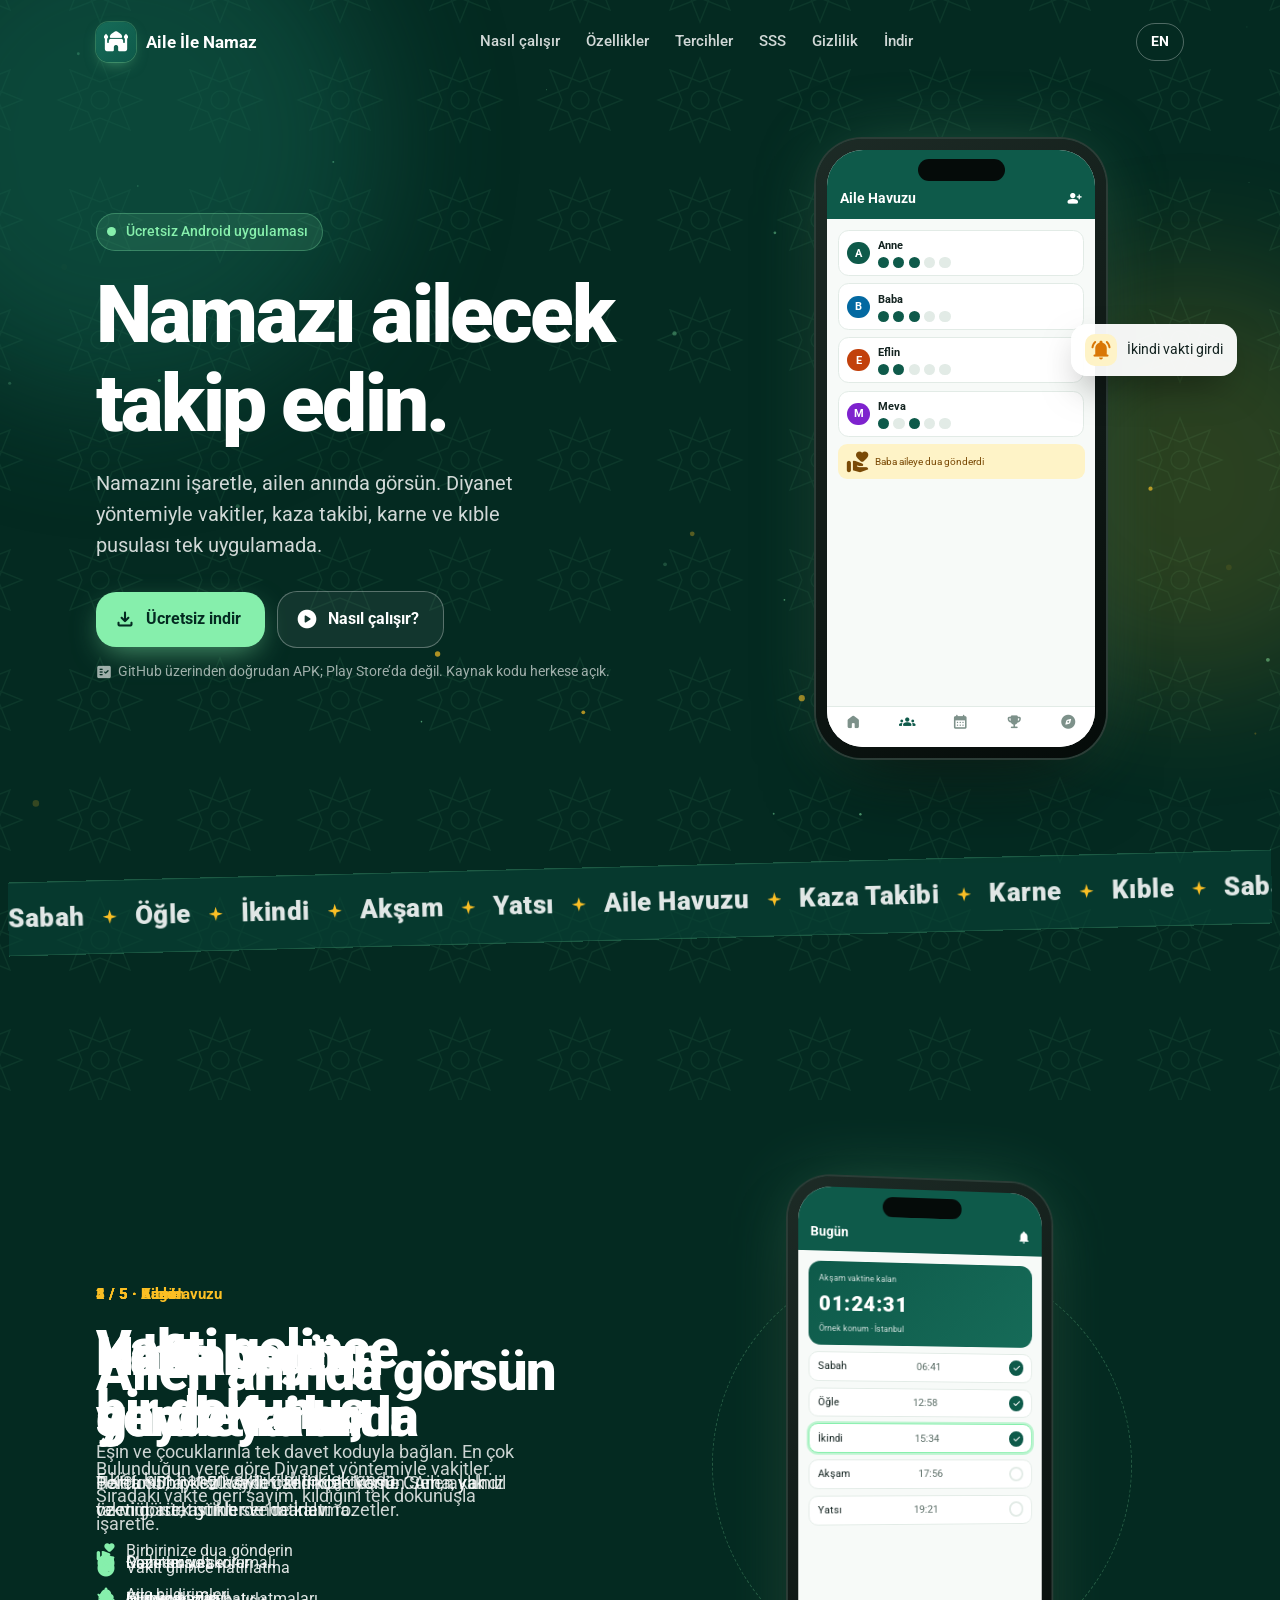
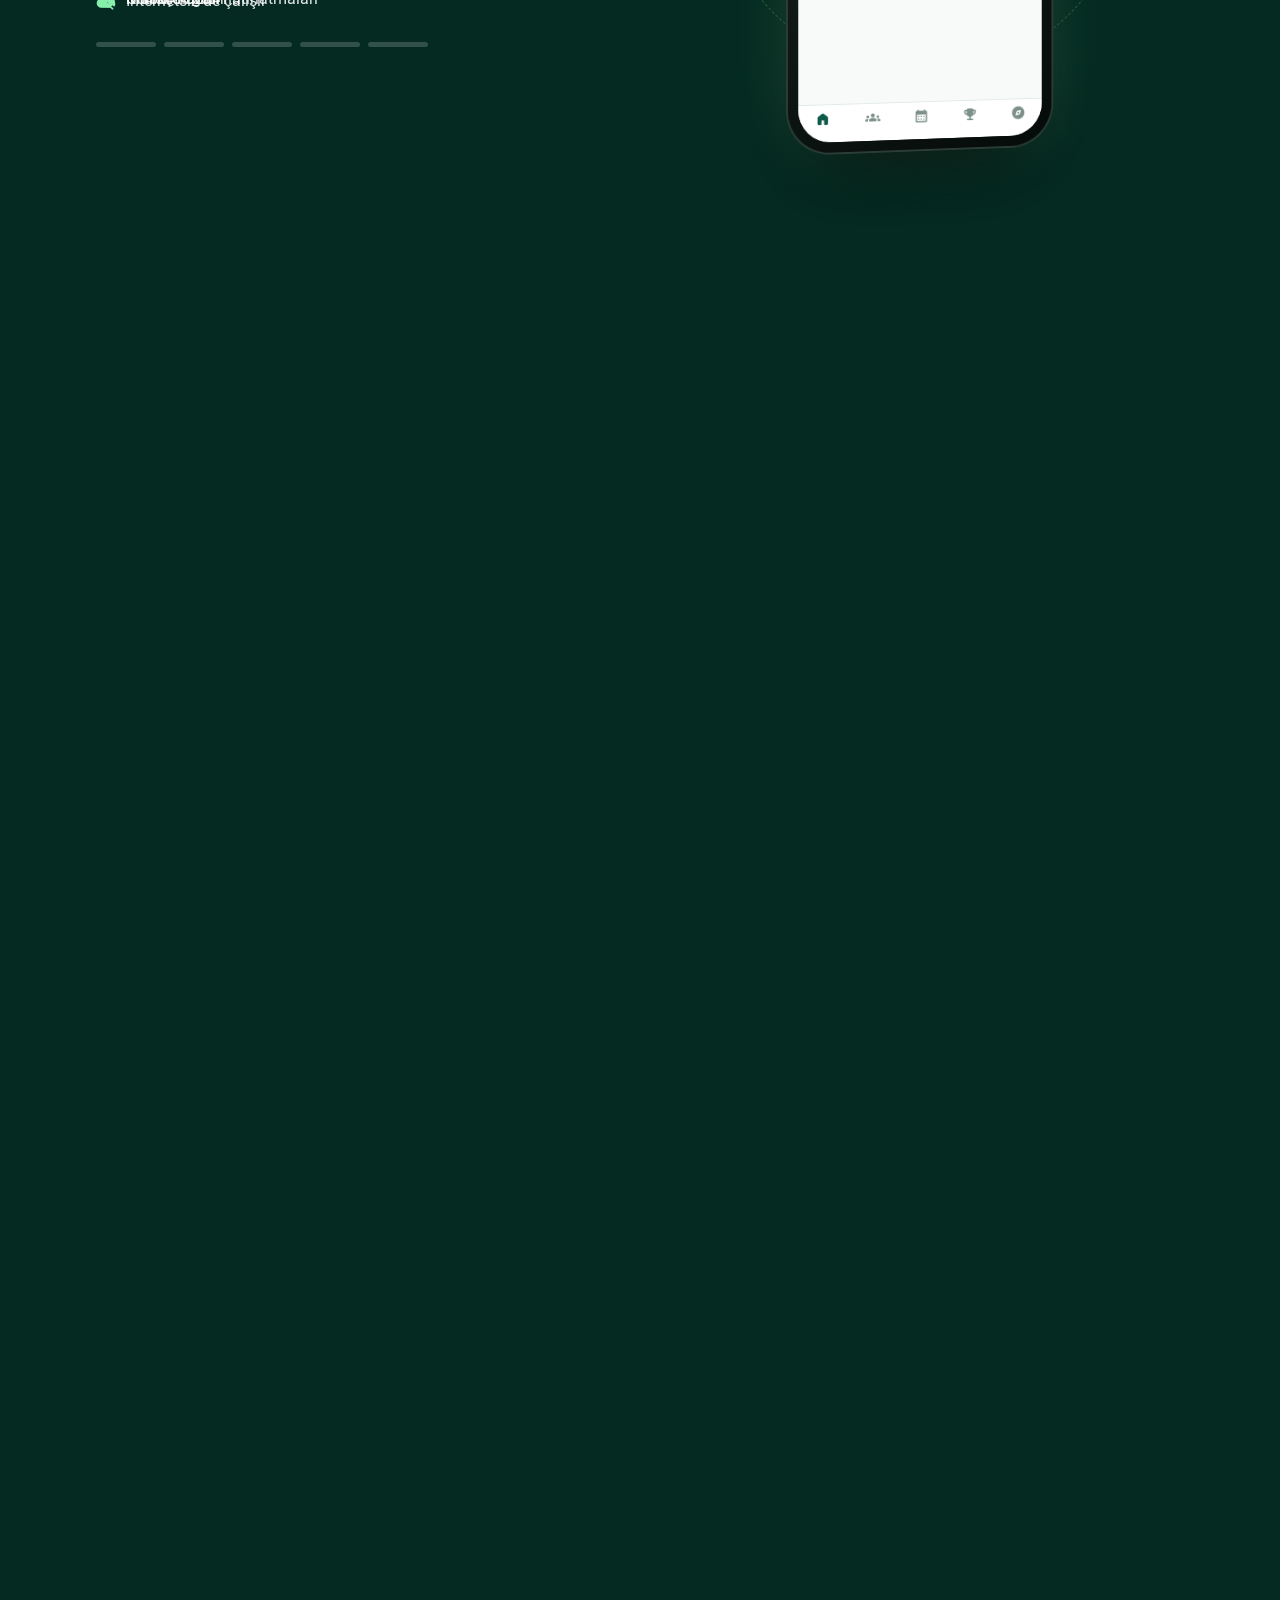
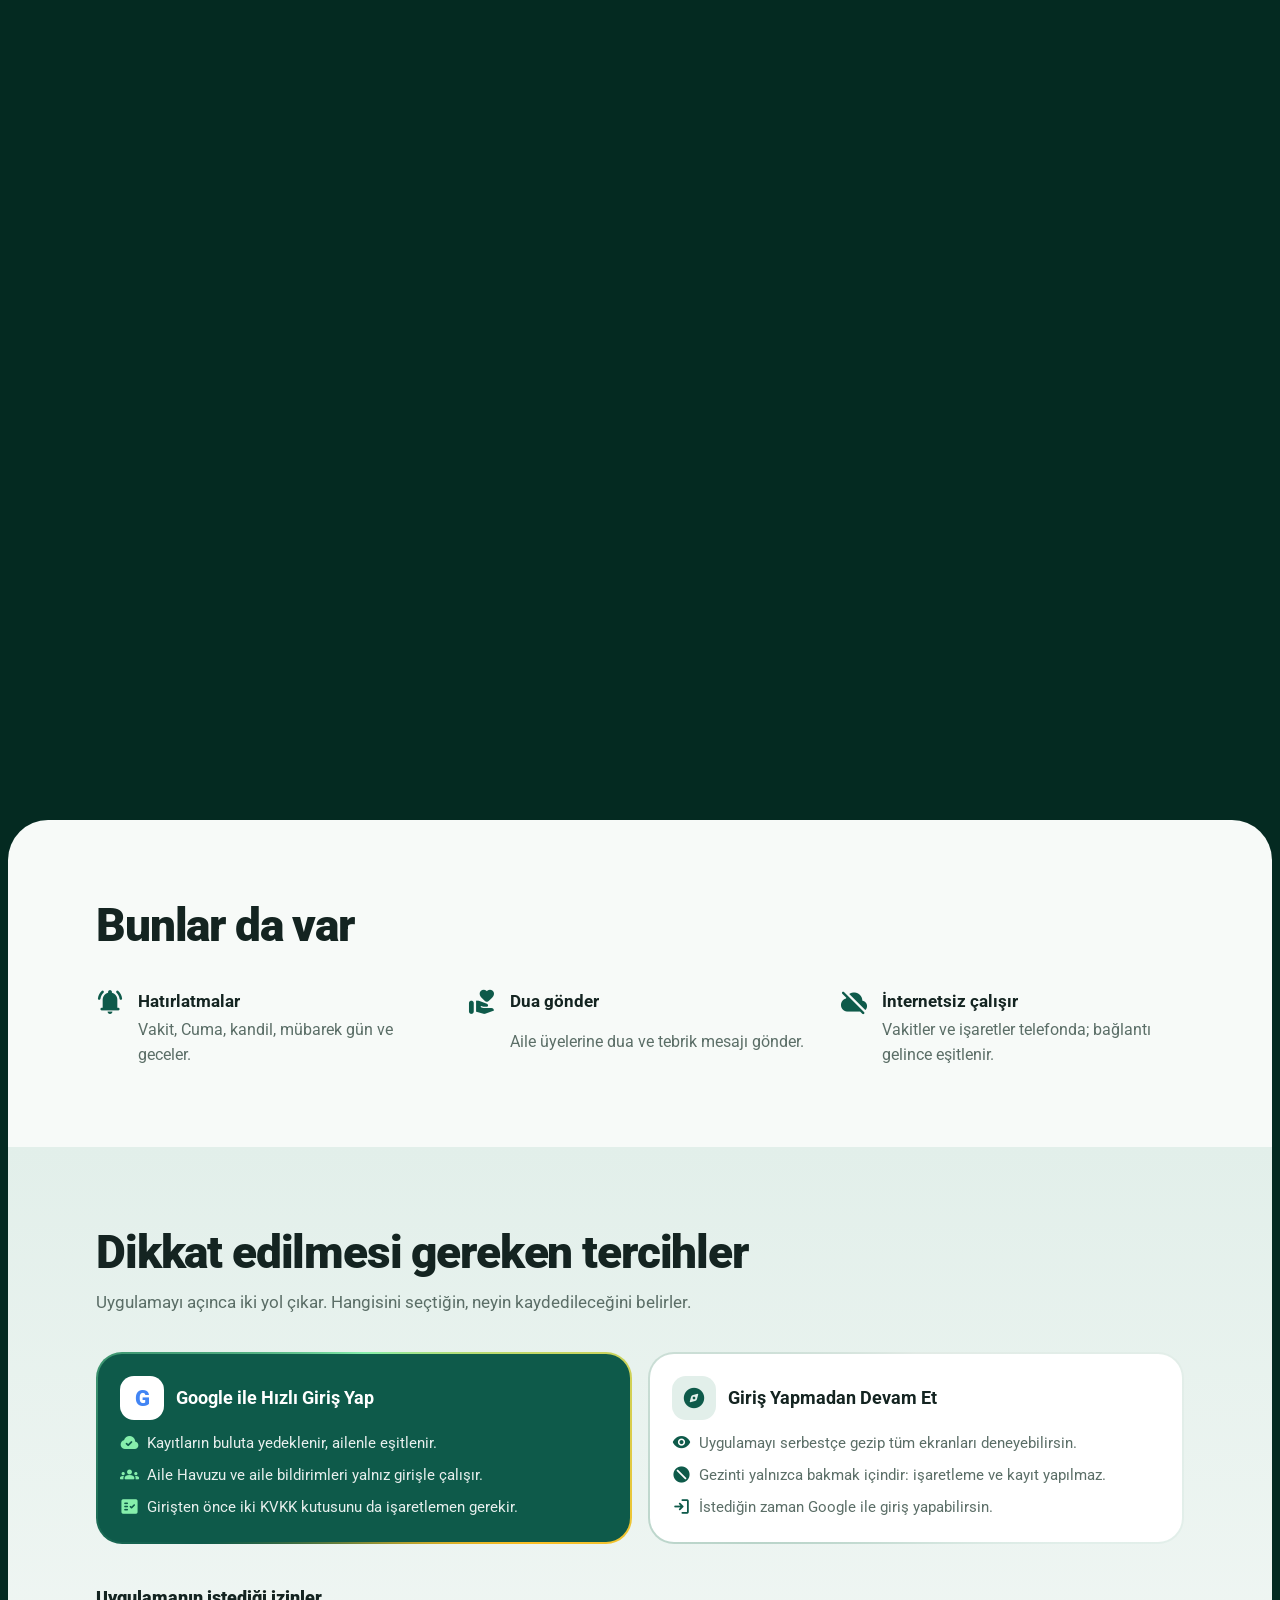
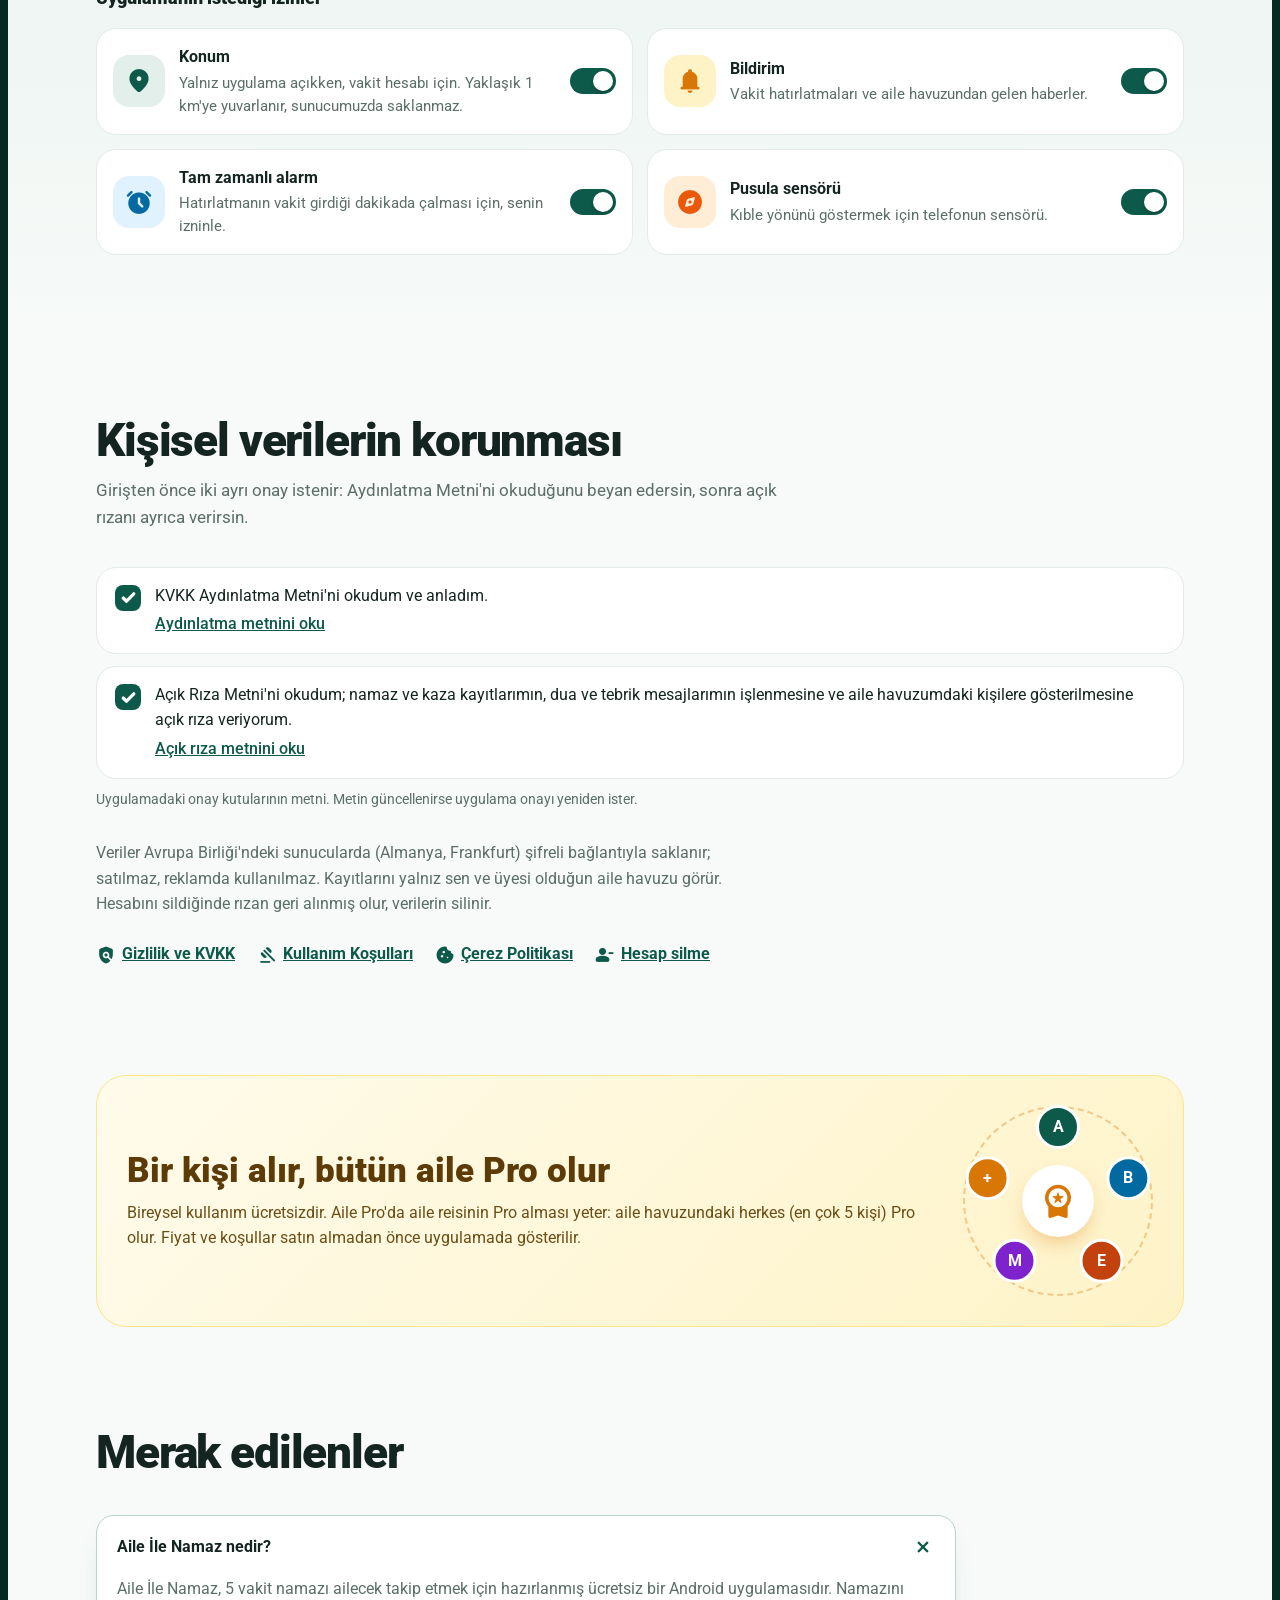
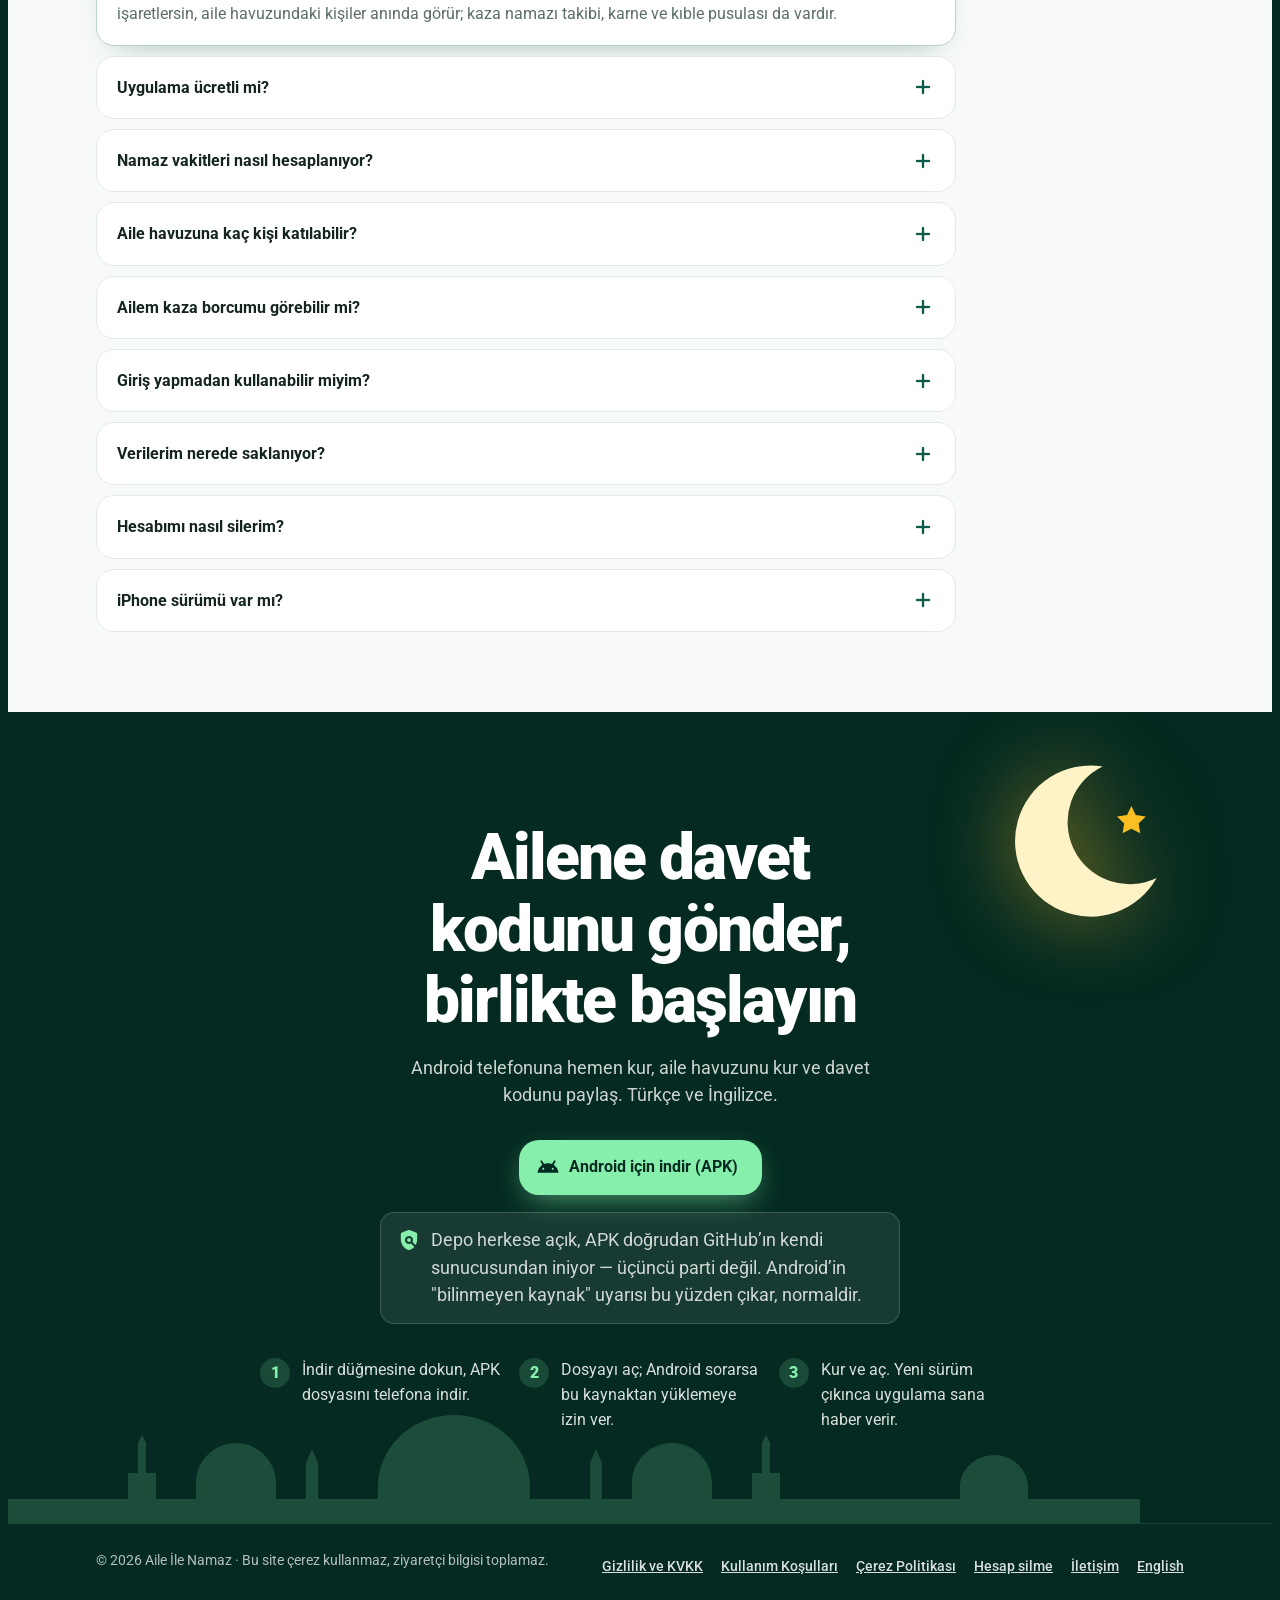
==== commit efbfa5de: "Tanıtım sitesi: Impeccable kritiği uygulandı (TR+EN) P0: kurulum adımına güven notu (GitHub APK, Pla" ====
--- a/docs/index.html
+++ b/docs/index.html
@@ -147,19 +147,19 @@
 .top.solid { background: rgba(4,42,33,0.78); backdrop-filter: blur(12px); -webkit-backdrop-filter: blur(12px); box-shadow: 0 6px 24px -12px rgba(0,0,0,0.6); }
 .bar { display: flex; align-items: center; justify-content: space-between; gap: 16px; padding-block: 14px; }
 .brand { display: flex; align-items: center; gap: 10px; color: #fff; text-decoration: none; font-weight: 700; font-size: 1.08rem; }
-.brand .logo { width: 40px; height: 40px; border-radius: 13px; background: linear-gradient(135deg, var(--emerald-light), var(--emerald)); display: grid; place-items: center; box-shadow: 0 0 0 1px rgba(134,239,172,0.25), 0 6px 16px -6px rgba(134,239,172,0.5); animation: breathe 4s ease-in-out infinite; }
-@keyframes breathe { 50% { box-shadow: 0 0 0 1px rgba(134,239,172,0.4), 0 6px 24px -4px rgba(134,239,172,0.8); } }
+.brand .logo { width: 40px; height: 40px; border-radius: 13px; background: linear-gradient(135deg, var(--emerald-light), var(--emerald)); display: grid; place-items: center; box-shadow: 0 0 0 1px rgba(134,239,172,0.25), 0 6px 16px -6px rgba(134,239,172,0.5); }
 .bar nav { display: flex; gap: 2px; }
 .bar nav a { color: rgba(255,255,255,0.82); text-decoration: none; font-size: 0.94rem; padding: 7px 12px; border-radius: 999px; position: relative; transition: color 0.2s, background 0.2s; }
 .bar nav a:hover { color: #fff; background: rgba(255,255,255,0.1); }
+.bar .lang { color: #fff; text-decoration: none; font-size: 0.86rem; font-weight: 700; padding: 7px 14px; border-radius: 999px; border: 1px solid rgba(255,255,255,0.3); transition: background 0.2s; }
+.bar .lang:hover { background: rgba(255,255,255,0.12); }
 .menu-btn { display: none; background: rgba(255,255,255,0.12); border: 0; color: #fff; width: 42px; height: 42px; border-radius: 12px; cursor: pointer; }
 
 /* ---------- Hero ---------- */
 .hero { display: grid; grid-template-columns: 1.15fr 0.85fr; gap: 40px; align-items: center; padding-block: 36px 72px; color: #fff; min-height: min(780px, 92vh); }
 .hero > * { min-width: 0; }
 .pill { display: inline-flex; align-items: center; gap: 10px; background: rgba(134,239,172,0.12); border: 1px solid rgba(134,239,172,0.3); color: var(--mint); border-radius: 999px; padding: 7px 14px 7px 10px; font-size: 0.88rem; font-weight: 500; }
-.pill .live { width: 9px; height: 9px; border-radius: 50%; background: var(--mint); box-shadow: 0 0 0 0 rgba(134,239,172,0.7); animation: ping 1.8s ease-out infinite; }
-@keyframes ping { 70% { box-shadow: 0 0 0 10px rgba(134,239,172,0); } 100% { box-shadow: 0 0 0 0 rgba(134,239,172,0); } }
+.pill .live { width: 9px; height: 9px; border-radius: 50%; background: var(--mint); }
 .hero h1 { margin-top: 20px; font-size: clamp(2.6rem, 7vw, 5rem); font-weight: 900; letter-spacing: -0.035em; }
 .hero h1 .w { display: inline-block; white-space: nowrap; }
 .hero h1 .c { display: inline-block; animation: charIn 0.7s cubic-bezier(.2,.8,.2,1) both; animation-delay: calc(var(--i) * 28ms + 150ms); }
@@ -173,7 +173,7 @@
 .btn.main { background: var(--mint); color: var(--emerald-deep); box-shadow: 0 10px 30px -8px rgba(134,239,172,0.6); }
 .btn.main .ms { animation: bob 1.6s ease-in-out infinite; }
 @keyframes bob { 50% { transform: translateY(3px); } }
-.btn.main::after { content: ""; position: absolute; inset: 0; background: linear-gradient(105deg, transparent 38%, rgba(255,255,255,0.7) 50%, transparent 62%); transform: translateX(-110%); animation: shine 3.6s ease-in-out infinite 2s; }
+.btn.main::after { content: ""; position: absolute; inset: 0; background: linear-gradient(105deg, transparent 38%, rgba(255,255,255,0.7) 50%, transparent 62%); transform: translateX(-110%); animation: shine 3.6s ease-in-out 2s 3; }
 @keyframes shine { 35%, 100% { transform: translateX(110%); } }
 .btn.ghost { color: #fff; border: 1px solid rgba(255,255,255,0.3); background: rgba(255,255,255,0.06); }
 .btn.ghost:hover { background: rgba(255,255,255,0.12); }
@@ -222,7 +222,7 @@
 .scr.act .mdots i.y { animation: dotOn 0.35s both; animation-delay: calc(var(--d) * 110ms + 300ms); }
 @keyframes dotOn { from { transform: scale(0.3); } to { background: var(--emerald); transform: scale(1); } }
 .toast { background: var(--gold-soft); color: #7a4a06; border-radius: 0.9em; padding: 0.55em 0.75em; font-size: 0.85em; display: flex; gap: 0.5em; align-items: center; }
-.scr.act .toast { animation: toastIn 0.5s 1.6s cubic-bezier(.3,1.5,.5,1) both; }
+.scr.act .toast { animation: toastIn 0.5s 1.6s cubic-bezier(.16,1,.3,1) both; }
 @keyframes toastIn { from { opacity: 0; transform: translateY(1em) scale(0.9); } }
 /* Screen: Kaza */
 .kz { background: #fff; border: 1px solid var(--border); border-radius: 0.9em; padding: 0.6em 0.8em; display: flex; justify-content: space-between; align-items: center; }
@@ -253,7 +253,7 @@
 .days { display: flex; gap: 0.45em; padding: 0 0.3em; font-size: 0.7em; color: var(--text-3); }
 .days span { flex: 1; text-align: center; }
 .badge { display: flex; align-items: center; gap: 0.6em; background: var(--purple-soft); color: var(--purple); border-radius: 0.9em; padding: 0.55em 0.75em; font-size: 0.88em; font-weight: 700; }
-.scr.act .badge { animation: toastIn 0.6s 1.5s cubic-bezier(.3,1.5,.5,1) both; }
+.scr.act .badge { animation: toastIn 0.6s 1.5s cubic-bezier(.16,1,.3,1) both; }
 .badge .ms { font-size: 1.4em; }
 /* Screen: Kıble */
 .compass { width: 13em; height: 13em; margin: 0.6em auto; border-radius: 50%; background: radial-gradient(circle, #fff 55%, var(--emerald-soft) 56%, var(--emerald-soft) 70%, #fff 71%); border: 2px solid var(--border); position: relative; display: grid; place-items: center; }
@@ -272,7 +272,7 @@
 .scr.act .qinfo { animation: toastIn 0.6s 2s both; }
 
 /* floating bubbles around hero phone */
-.bubble { position: absolute; z-index: 3; background: rgba(255,255,255,0.95); color: var(--text); border-radius: 16px; padding: 10px 14px; font-size: 0.9rem; display: flex; gap: 10px; align-items: center; box-shadow: 0 16px 40px -14px rgba(0,0,0,0.6); max-width: 230px; opacity: 0; transform: translateY(16px) scale(0.9); transition: opacity 0.5s, transform 0.5s cubic-bezier(.3,1.5,.5,1); pointer-events: none; }
+.bubble { position: absolute; z-index: 3; background: rgba(255,255,255,0.95); color: var(--text); border-radius: 16px; padding: 10px 14px; font-size: 0.9rem; display: flex; gap: 10px; align-items: center; box-shadow: 0 16px 40px -14px rgba(0,0,0,0.6); max-width: 230px; opacity: 0; transform: translateY(16px) scale(0.9); transition: opacity 0.5s, transform 0.5s cubic-bezier(.16,1,.3,1); pointer-events: none; }
 .bubble.show { opacity: 1; transform: none; }
 .bubble .ms { font-size: 22px; flex: none; border-radius: 10px; padding: 5px; }
 .bubble.b1 { left: -14%; top: 58%; }
@@ -352,7 +352,7 @@
 .perm b { font-size: 1rem; }
 .perm span.t { color: var(--text-2); font-size: 0.92rem; }
 .switch { width: 46px; height: 26px; border-radius: 999px; background: #d6e3de; position: relative; flex: none; transition: background 0.3s 0.2s; }
-.switch::after { content: ""; position: absolute; top: 3px; left: 3px; width: 20px; height: 20px; border-radius: 50%; background: #fff; box-shadow: 0 2px 4px rgba(0,0,0,0.2); transition: transform 0.35s cubic-bezier(.3,1.5,.5,1) 0.2s; }
+.switch::after { content: ""; position: absolute; top: 3px; left: 3px; width: 20px; height: 20px; border-radius: 50%; background: #fff; box-shadow: 0 2px 4px rgba(0,0,0,0.2); transition: transform 0.35s cubic-bezier(.16,1,.3,1) 0.2s; }
 .on .switch { background: var(--emerald); }
 .on .switch::after { transform: translateX(20px); }
 
@@ -369,14 +369,14 @@
 
 .pro { position: relative; overflow: hidden; background: linear-gradient(135deg, #fffbeb, var(--gold-soft)); border: 1px solid #fde68a; border-radius: 30px; padding: 30px; display: grid; grid-template-columns: 1fr auto; gap: 28px; align-items: center; }
 .pro > div { display: grid; gap: 10px; min-width: 0; }
-.pro::after { content: ""; position: absolute; inset: 0; background: linear-gradient(105deg, transparent 35%, rgba(255,255,255,0.7) 50%, transparent 65%); transform: translateX(-110%); animation: shine 5s ease-in-out infinite 1s; pointer-events: none; }
+.pro::after { content: ""; position: absolute; inset: 0; background: linear-gradient(105deg, transparent 35%, rgba(255,255,255,0.7) 50%, transparent 65%); transform: translateX(-110%); animation: shine 5s ease-in-out 1s 3; pointer-events: none; }
 .pro h2 { font-size: clamp(1.6rem, 3.6vw, 2.2rem); font-weight: 900; color: #5c3b06; }
 .pro p { color: #6b4e16; }
 .ringfam { position: relative; width: 190px; height: 190px; flex: none; }
 .ringfam .crown { position: absolute; inset: 0; margin: auto; width: 72px; height: 72px; border-radius: 50%; background: #fff; display: grid; place-items: center; color: var(--gold); box-shadow: 0 10px 24px -10px rgba(217,119,6,0.6); }
 .ringfam .crown .ms { font-size: 38px; }
 .ringfam .av { position: absolute; left: 50%; top: 50%; width: 44px; height: 44px; margin: -22px; border-radius: 50%; display: grid; place-items: center; color: #fff; font-weight: 700; border: 3px solid #fff; transform: rotate(calc(var(--k) * 72deg)) translateY(-74px) rotate(calc(var(--k) * -72deg)); }
-.on .ringfam .av { animation: join 0.7s cubic-bezier(.3,1.5,.5,1) both; animation-delay: calc(var(--k) * 140ms); }
+.on .ringfam .av { animation: join 0.7s cubic-bezier(.16,1,.3,1) both; animation-delay: calc(var(--k) * 140ms); }
 @keyframes join { from { transform: rotate(calc(var(--k) * 72deg)) translateY(0) rotate(calc(var(--k) * -72deg)) scale(0.2); opacity: 0; } }
 .ringfam .spin { position: absolute; inset: 0; border-radius: 50%; border: 2px dashed rgba(217,119,6,0.35); animation: spin 18s linear infinite; }
 
@@ -385,7 +385,7 @@
 .faq details[open] { border-color: #b9d4c9; box-shadow: 0 14px 30px -20px rgba(14,90,74,0.5); }
 .faq summary { list-style: none; cursor: pointer; padding: 18px 20px; display: flex; justify-content: space-between; gap: 16px; align-items: center; font-weight: 700; font-size: 1.02rem; }
 .faq summary::-webkit-details-marker { display: none; }
-.faq summary .ms { color: var(--emerald); transition: transform 0.35s cubic-bezier(.3,1.5,.5,1); flex: none; }
+.faq summary .ms { color: var(--emerald); transition: transform 0.35s cubic-bezier(.16,1,.3,1); flex: none; }
 .faq details[open] summary .ms { transform: rotate(45deg); }
 .faq .ans { padding: 0 20px 18px; color: var(--text-2); }
 .faq details[open] .ans { animation: up 0.4s ease-out; }
@@ -448,6 +448,10 @@
   .sheet { border-radius: 28px 28px 0 0; }
   .pattern { opacity: 0.05; }
 }
+.hero-note { margin-top: 14px; font-size: 0.88rem; color: rgba(255,255,255,0.62); display: flex; align-items: center; gap: 6px; }
+.hero-note .ms { font-size: 16px; }
+.install-note { display: flex; gap: 10px; align-items: flex-start; max-width: 540px; margin: 22px auto 0; background: rgba(255,255,255,0.08); border: 1px solid rgba(255,255,255,0.16); border-radius: 14px; padding: 14px 16px; color: rgba(255,255,255,0.82); font-size: 0.92rem; text-align: left; }
+.install-note .ms { color: var(--mint); flex: none; margin-top: 1px; }
 @media (prefers-reduced-motion: reduce) {
   *, *::before, *::after { animation: none !important; transition: none !important; }
   .rv.wait { opacity: 1; transform: none; }
@@ -476,11 +480,11 @@
         <a href="#nasil">Nasıl çalışır</a>
         <a href="#ozellikler">Özellikler</a>
         <a href="#baslarken">Tercihler</a>
-        <a href="#kvkk">KVKK</a>
-        <a href="#sss">SSS</a>
+                <a href="#sss">SSS</a>
+        <a href="#kvkk">Gizlilik</a>
         <a href="#indir">İndir</a>
-        <a class="lang" href="index-en.html" hreflang="en" lang="en" aria-label="English">EN</a>
       </nav>
+      <a class="lang" href="index-en.html" hreflang="en" lang="en" aria-label="English">EN</a>
       <button type="button" class="menu-btn" id="menuBtn" aria-label="Menüyü aç" aria-expanded="false" aria-controls="nav"><span class="ms" aria-hidden="true">menu</span></button>
     </div>
   </header>
@@ -495,6 +499,7 @@
           <a class="btn main mag" href="https://github.com/bilkil53/aile-ile-namaz/releases/latest"><span class="ms" aria-hidden="true">download</span>Ücretsiz indir</a>
           <a class="btn ghost mag" href="#nasil"><span class="ms" aria-hidden="true">play_circle</span>Nasıl çalışır?</a>
         </div>
+        <p class="hero-note"><span class="ms" aria-hidden="true">fact_check</span>GitHub üzerinden doğrudan APK; Play Store’da değil. Kaynak kodu herkese açık.</p>
       </div>
       <div class="stage" id="heroStage">
         <div class="phone tilt" id="heroPhone"><div class="screen" data-screens></div></div>
@@ -615,7 +620,7 @@
             <div class="crown"><span class="ms">workspace_premium</span></div>
             <span class="av" style="--k:0;background:#0e5a4a">A</span>
             <span class="av" style="--k:1;background:#0369a1">B</span>
-            <span class="av" style="--k:2;background:#ea580c">E</span>
+            <span class="av" style="--k:2;background:#c2410c">E</span>
             <span class="av" style="--k:3;background:#7e22ce">M</span>
             <span class="av" style="--k:4;background:#d97706">+</span>
           </div>
@@ -635,6 +640,7 @@
         <h2 class="rv">Ailene davet kodunu gönder, birlikte başlayın</h2>
         <p class="rv" style="--d:1">Android telefonuna hemen kur, aile havuzunu kur ve davet kodunu paylaş. Türkçe ve İngilizce.</p>
         <div class="cta rv" style="--d:2"><a class="btn main mag" href="https://github.com/bilkil53/aile-ile-namaz/releases/latest"><span class="ms" aria-hidden="true">android</span>Android için indir (APK)</a></div>
+        <p class="install-note"><span class="ms" aria-hidden="true">policy</span><span>Depo herkese açık, APK doğrudan GitHub’ın kendi sunucusundan iniyor — üçüncü parti değil. Android’in "bilinmeyen kaynak" uyarısı bu yüzden çıkar, normaldir.</span></p>
         <ol class="install rv" style="--d:3" aria-label="Kurulum adımları"><li>İndir düğmesine dokun, APK dosyasını telefona indir.</li><li>Dosyayı aç; Android sorarsa bu kaynaktan yüklemeye izin ver.</li><li>Kur ve aç. Yeni sürüm çıkınca uygulama sana haber verir.</li></ol>
       </div>
     </section>
@@ -675,7 +681,7 @@
   var V = [["Sabah", "06:41"], ["Öğle", "12:58"], ["İkindi", "15:34"], ["Akşam", "17:56"], ["Yatsı", "19:21"]];
   function tabs(k) { return '<div class="tabs">' + ["home", "groups", "calendar_month", "emoji_events", "explore"].map(function (n, i) { return '<span class="ms' + (i === k ? " on" : "") + '">' + n + "</span>"; }).join("") + "</div>"; }
   function bar(t, ic) { return '<div class="abar"><b>' + t + '</b><span class="ms">' + ic + "</span></div>"; }
-  var fam = [["Anne", "#0e5a4a", [1, 1, 1, 0, 0]], ["Baba", "#0369a1", [1, 1, 1, 0, 0]], ["Eflin", "#ea580c", [1, 1, 0, 0, 0]], ["Meva", "#7e22ce", [1, 0, 1, 0, 0]]];
+  var fam = [["Anne", "#0e5a4a", [1, 1, 1, 0, 0]], ["Baba", "#0369a1", [1, 1, 1, 0, 0]], ["Eflin", "#c2410c", [1, 1, 0, 0, 0]], ["Meva", "#7e22ce", [1, 0, 1, 0, 0]]];
   var S = [
     bar("Bugün", "notifications") + '<div class="body"><div class="next"><small>Akşam vaktine kalan</small><span class="cd" data-cd>01:24:36</span><small>Örnek konum · İstanbul</small></div>' +
       V.map(function (v, i) { return '<div class="vrow' + (i < 2 ? " done" : "") + (i === 2 ? " tap cur" : "") + '"><span>' + v[0] + '</span><span class="t">' + v[1] + '</span><span class="chk"><span class="ms">check</span></span>' + (i === 2 ? '<span class="ripple"></span>' : "") + "</div>"; }).join("") + "</div>" + tabs(0),
@@ -747,7 +753,7 @@
   var cv = $("#bg"), cx = cv.getContext("2d"), W, H, dpr = Math.min(window.devicePixelRatio || 1, 2), parts = [];
   function size() { W = cv.width = innerWidth * dpr; H = cv.height = innerHeight * dpr; cv.style.width = innerWidth + "px"; cv.style.height = innerHeight + "px"; }
   size(); addEventListener("resize", size);
-  var N = small ? 28 : 70;
+  var N = small ? 16 : 45;
   for (var i = 0; i < N; i++) parts.push({ x: Math.random(), y: Math.random(), r: Math.random() * 1.8 + 0.4, v: Math.random() * 0.00025 + 0.00008, a: Math.random() * Math.PI * 2, g: Math.random() < 0.25 });
   var scrollY0 = 0;
   function draw(t) {
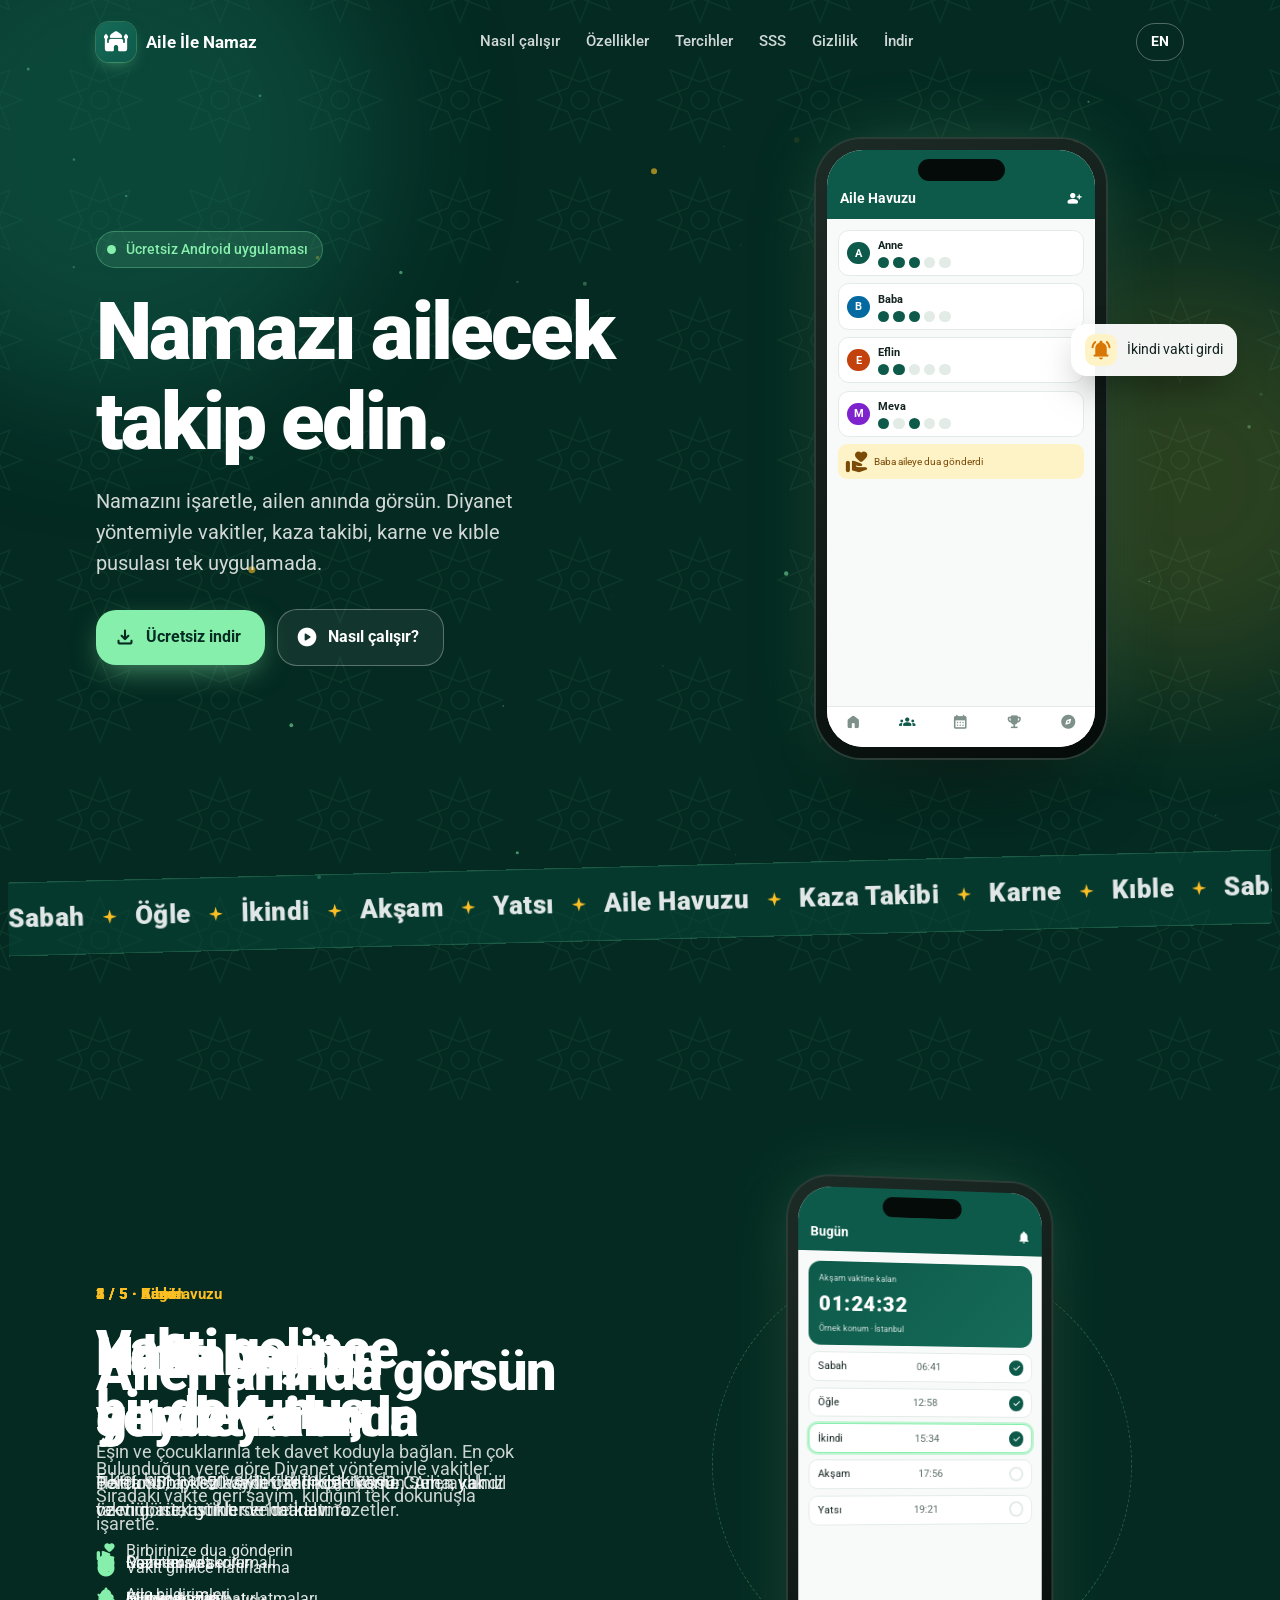
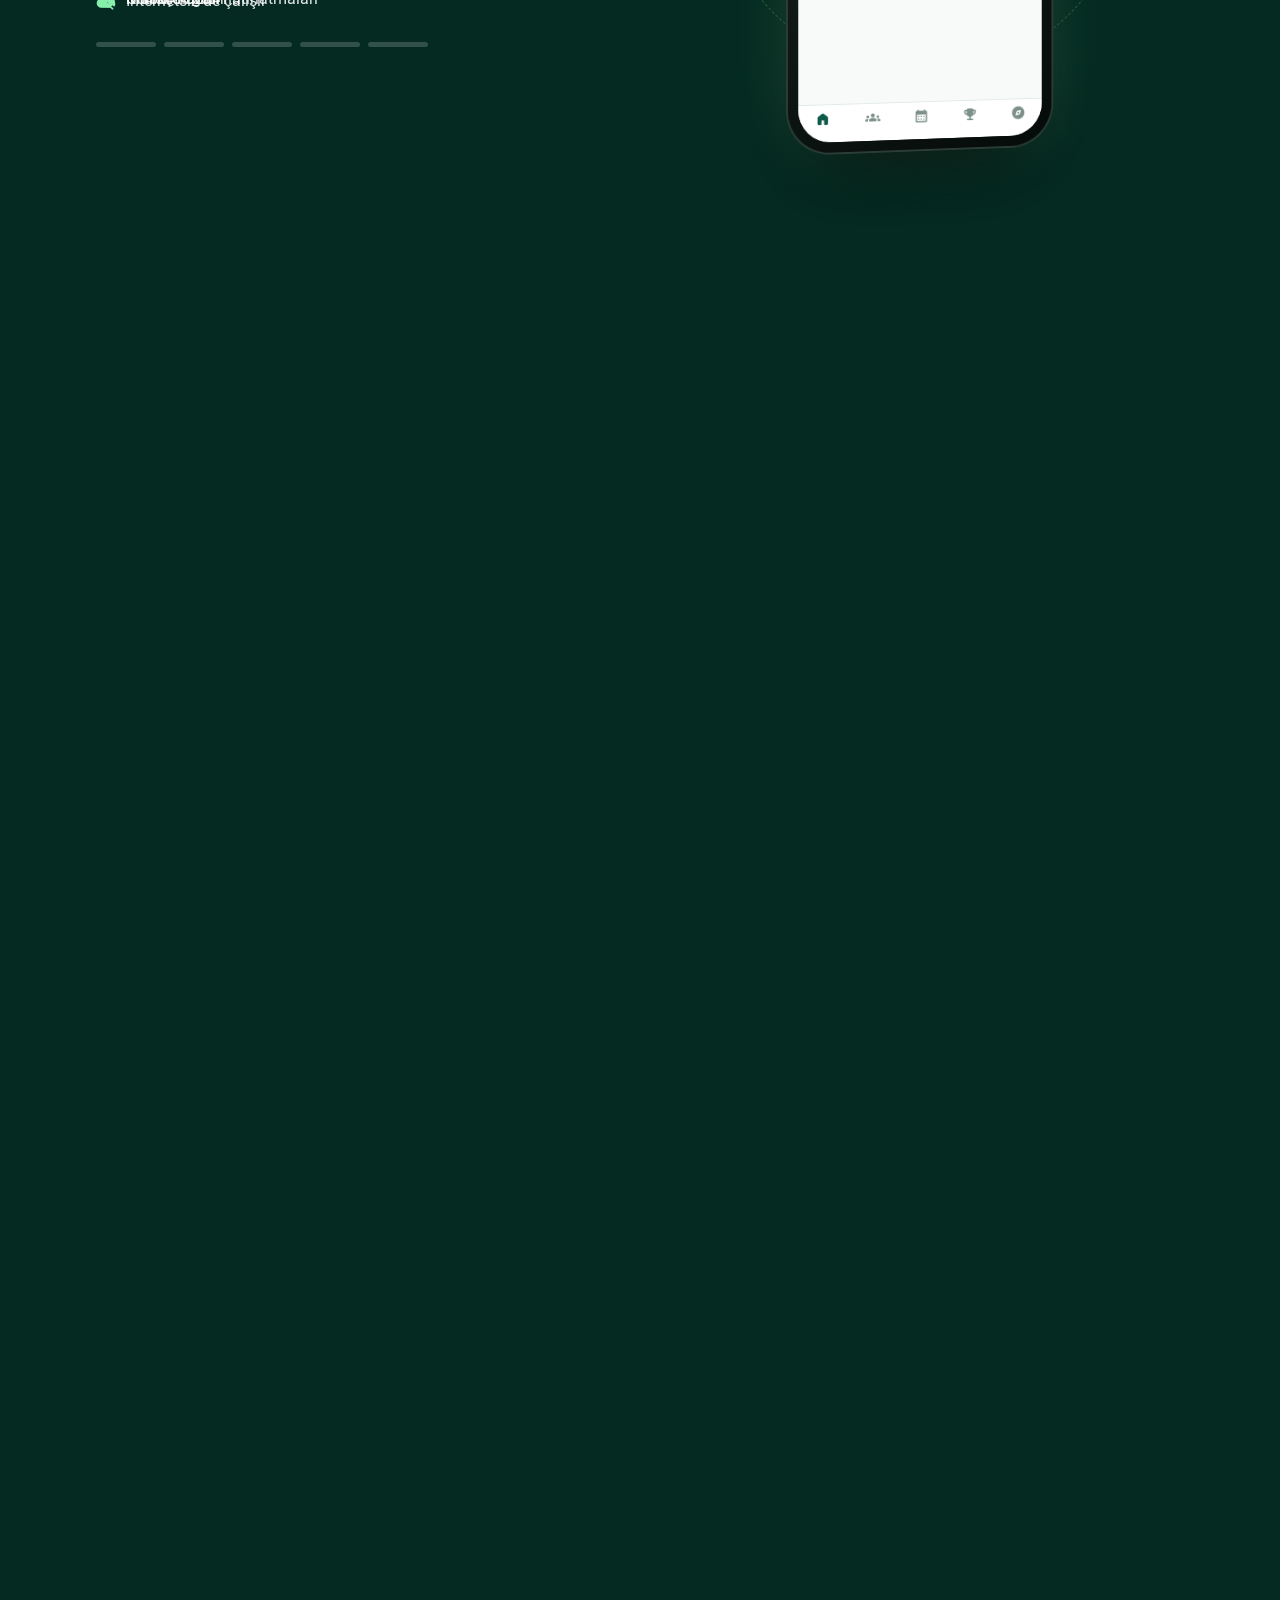
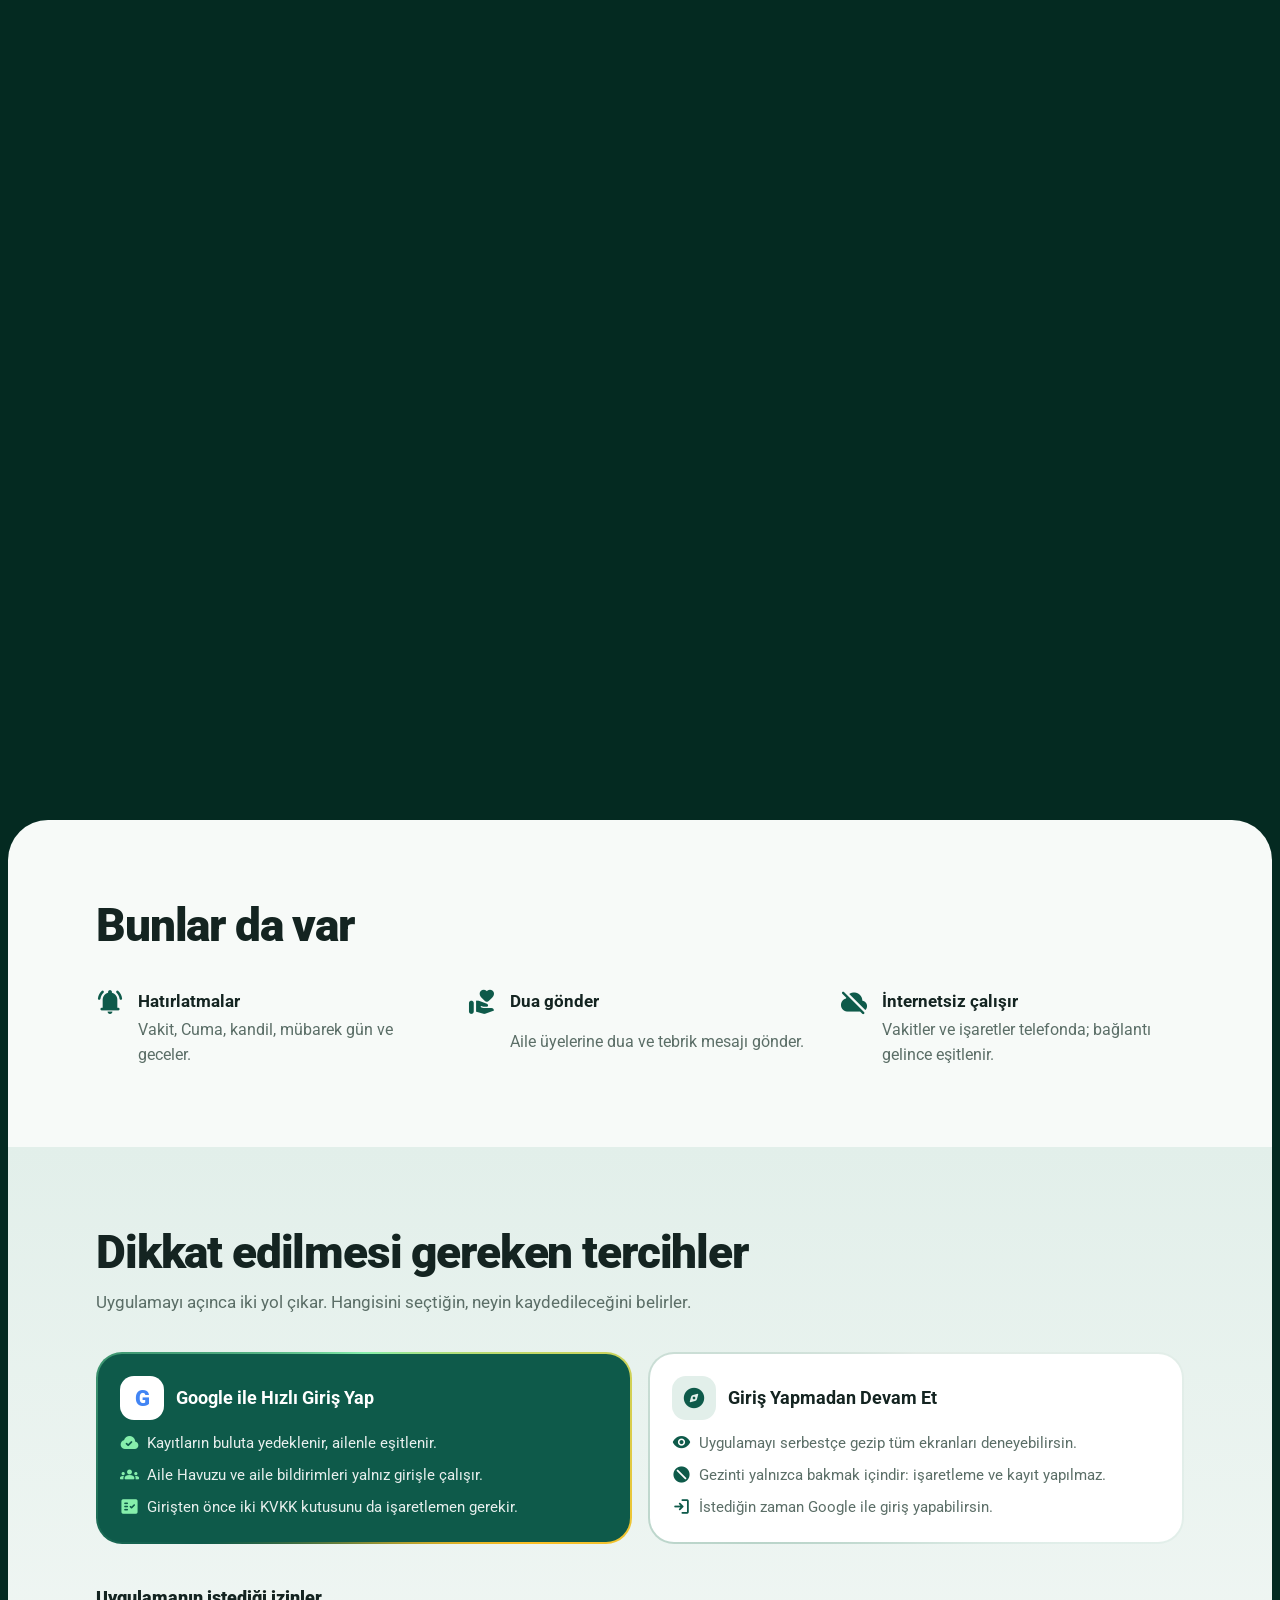
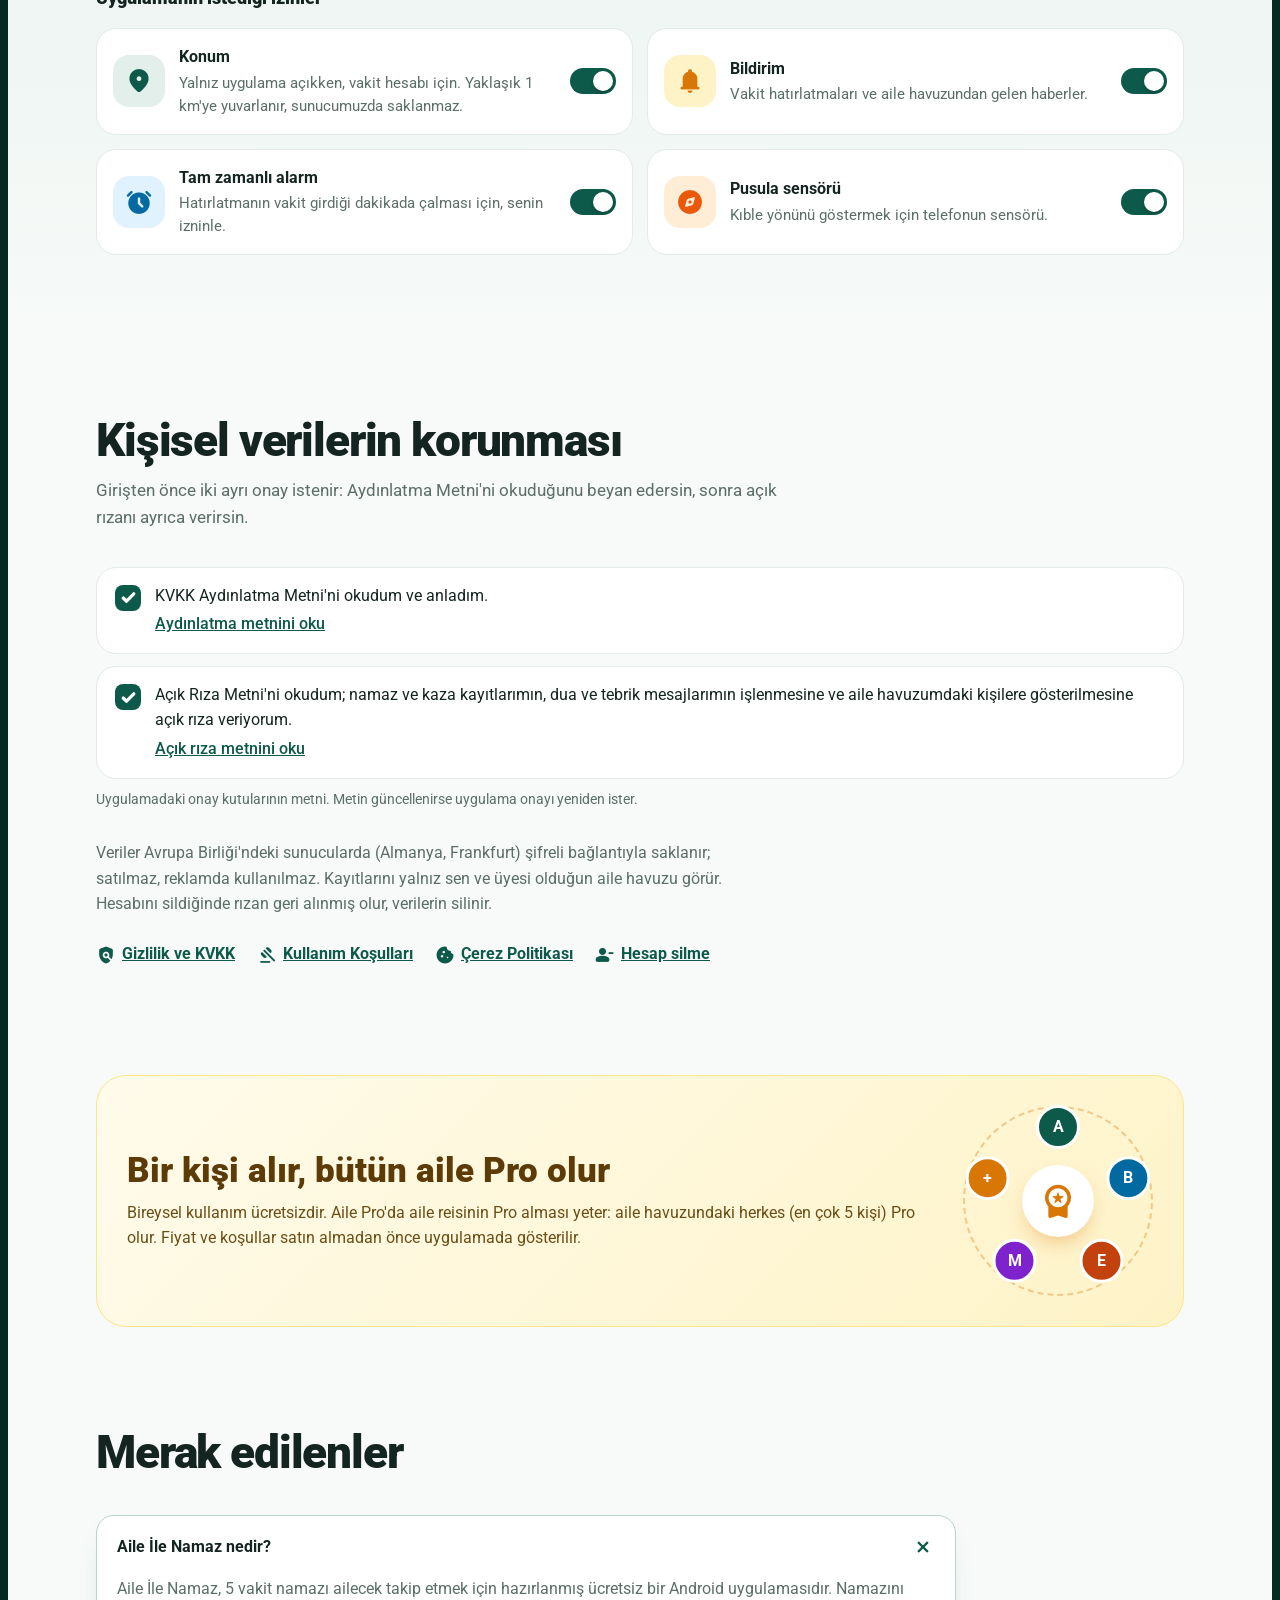
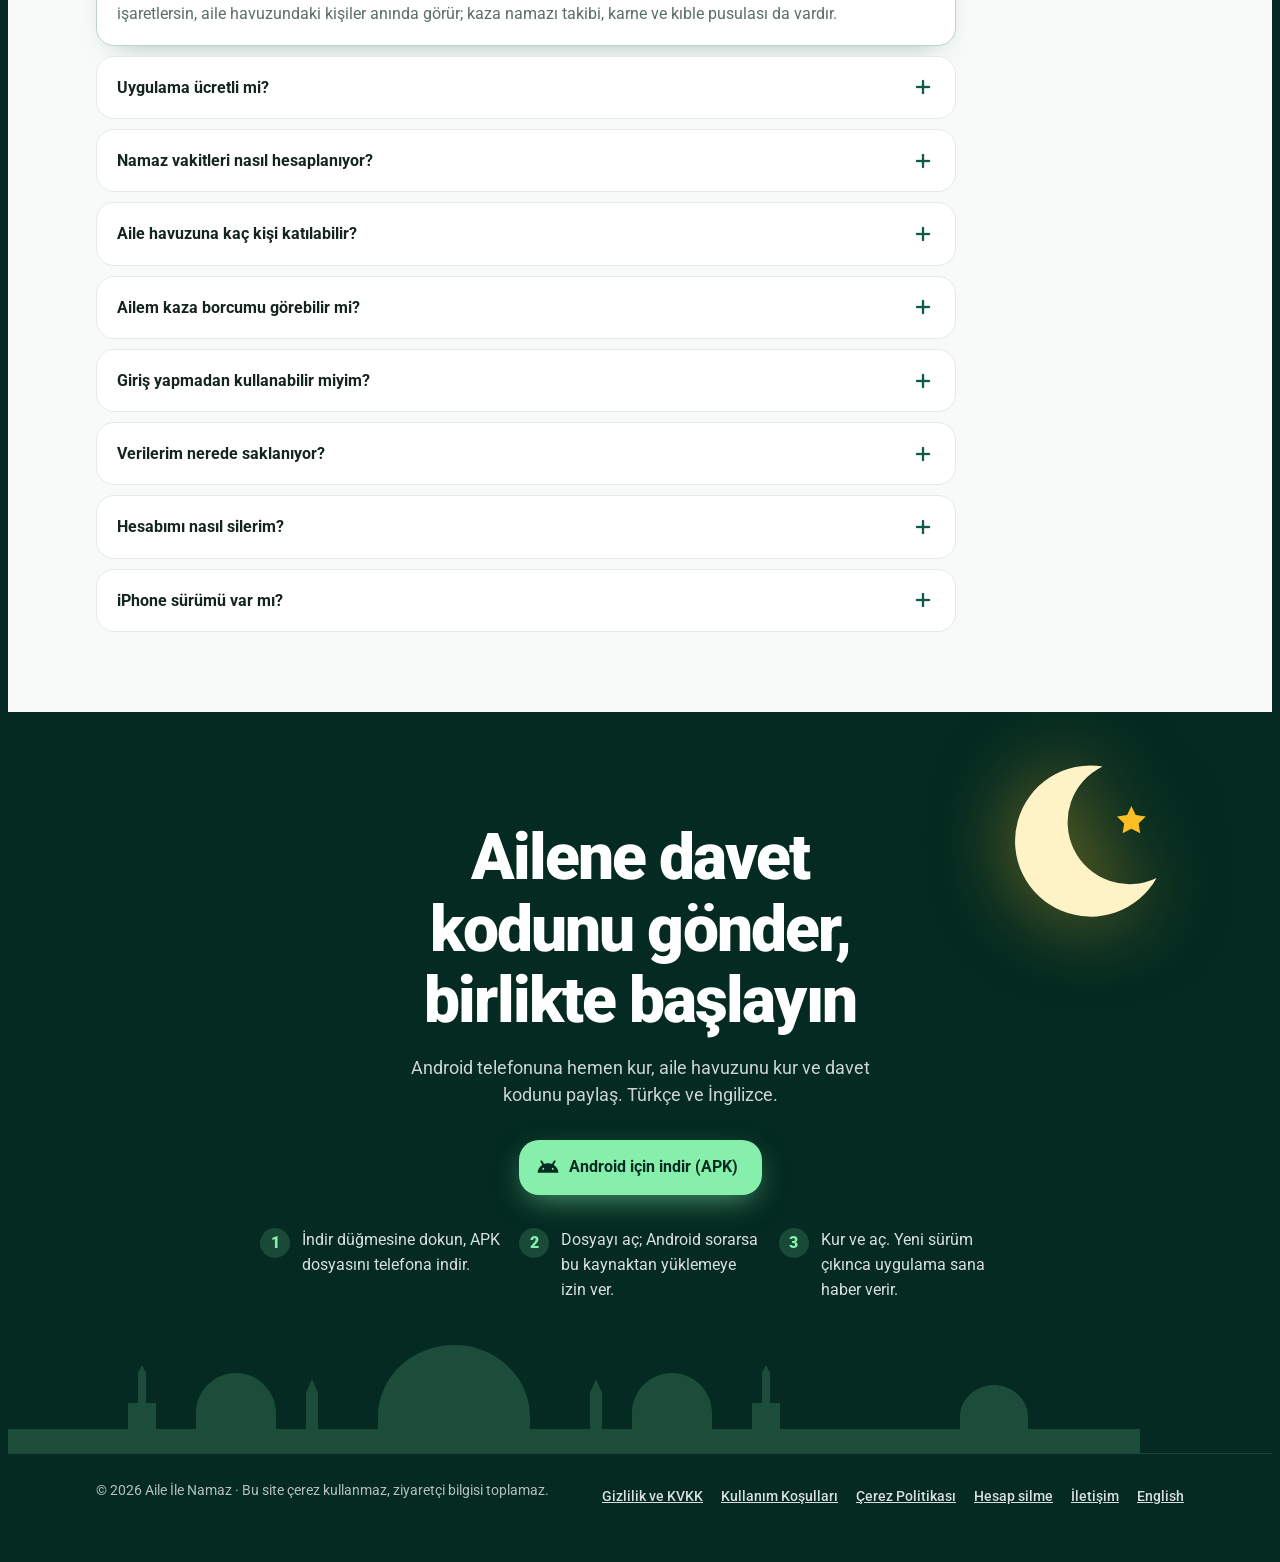
==== commit 690b0431: "Tanıtım sitesi: GitHub/Play Store karşılaştırma notları kaldırıldı Play'de yayınlanacağı için kurulu" ====
--- a/docs/index.html
+++ b/docs/index.html
@@ -390,7 +390,7 @@
 .faq .ans { padding: 0 20px 18px; color: var(--text-2); }
 .faq details[open] .ans { animation: up 0.4s ease-out; }
 
-.final { position: relative; z-index: 1; color: #fff; text-align: center; padding-block: 110px 90px; overflow: hidden; }
+.final { position: relative; z-index: 1; color: #fff; text-align: center; padding-block: 110px 150px; overflow: hidden; }
 .final h2 { font-size: clamp(2.2rem, 6vw, 4rem); font-weight: 900; letter-spacing: -0.03em; max-width: 16ch; margin: 0 auto; }
 .final p { color: rgba(255,255,255,0.8); max-width: 52ch; margin: 18px auto 0; font-size: 1.1rem; }
 .final .cta { justify-content: center; animation: none; }
@@ -448,10 +448,6 @@
   .sheet { border-radius: 28px 28px 0 0; }
   .pattern { opacity: 0.05; }
 }
-.hero-note { margin-top: 14px; font-size: 0.88rem; color: rgba(255,255,255,0.62); display: flex; align-items: center; gap: 6px; }
-.hero-note .ms { font-size: 16px; }
-.install-note { display: flex; gap: 10px; align-items: flex-start; max-width: 540px; margin: 22px auto 0; background: rgba(255,255,255,0.08); border: 1px solid rgba(255,255,255,0.16); border-radius: 14px; padding: 14px 16px; color: rgba(255,255,255,0.82); font-size: 0.92rem; text-align: left; }
-.install-note .ms { color: var(--mint); flex: none; margin-top: 1px; }
 @media (prefers-reduced-motion: reduce) {
   *, *::before, *::after { animation: none !important; transition: none !important; }
   .rv.wait { opacity: 1; transform: none; }
@@ -499,7 +495,6 @@
           <a class="btn main mag" href="https://github.com/bilkil53/aile-ile-namaz/releases/latest"><span class="ms" aria-hidden="true">download</span>Ücretsiz indir</a>
           <a class="btn ghost mag" href="#nasil"><span class="ms" aria-hidden="true">play_circle</span>Nasıl çalışır?</a>
         </div>
-        <p class="hero-note"><span class="ms" aria-hidden="true">fact_check</span>GitHub üzerinden doğrudan APK; Play Store’da değil. Kaynak kodu herkese açık.</p>
       </div>
       <div class="stage" id="heroStage">
         <div class="phone tilt" id="heroPhone"><div class="screen" data-screens></div></div>
@@ -640,7 +635,6 @@
         <h2 class="rv">Ailene davet kodunu gönder, birlikte başlayın</h2>
         <p class="rv" style="--d:1">Android telefonuna hemen kur, aile havuzunu kur ve davet kodunu paylaş. Türkçe ve İngilizce.</p>
         <div class="cta rv" style="--d:2"><a class="btn main mag" href="https://github.com/bilkil53/aile-ile-namaz/releases/latest"><span class="ms" aria-hidden="true">android</span>Android için indir (APK)</a></div>
-        <p class="install-note"><span class="ms" aria-hidden="true">policy</span><span>Depo herkese açık, APK doğrudan GitHub’ın kendi sunucusundan iniyor — üçüncü parti değil. Android’in "bilinmeyen kaynak" uyarısı bu yüzden çıkar, normaldir.</span></p>
         <ol class="install rv" style="--d:3" aria-label="Kurulum adımları"><li>İndir düğmesine dokun, APK dosyasını telefona indir.</li><li>Dosyayı aç; Android sorarsa bu kaynaktan yüklemeye izin ver.</li><li>Kur ve aç. Yeni sürüm çıkınca uygulama sana haber verir.</li></ol>
       </div>
     </section>
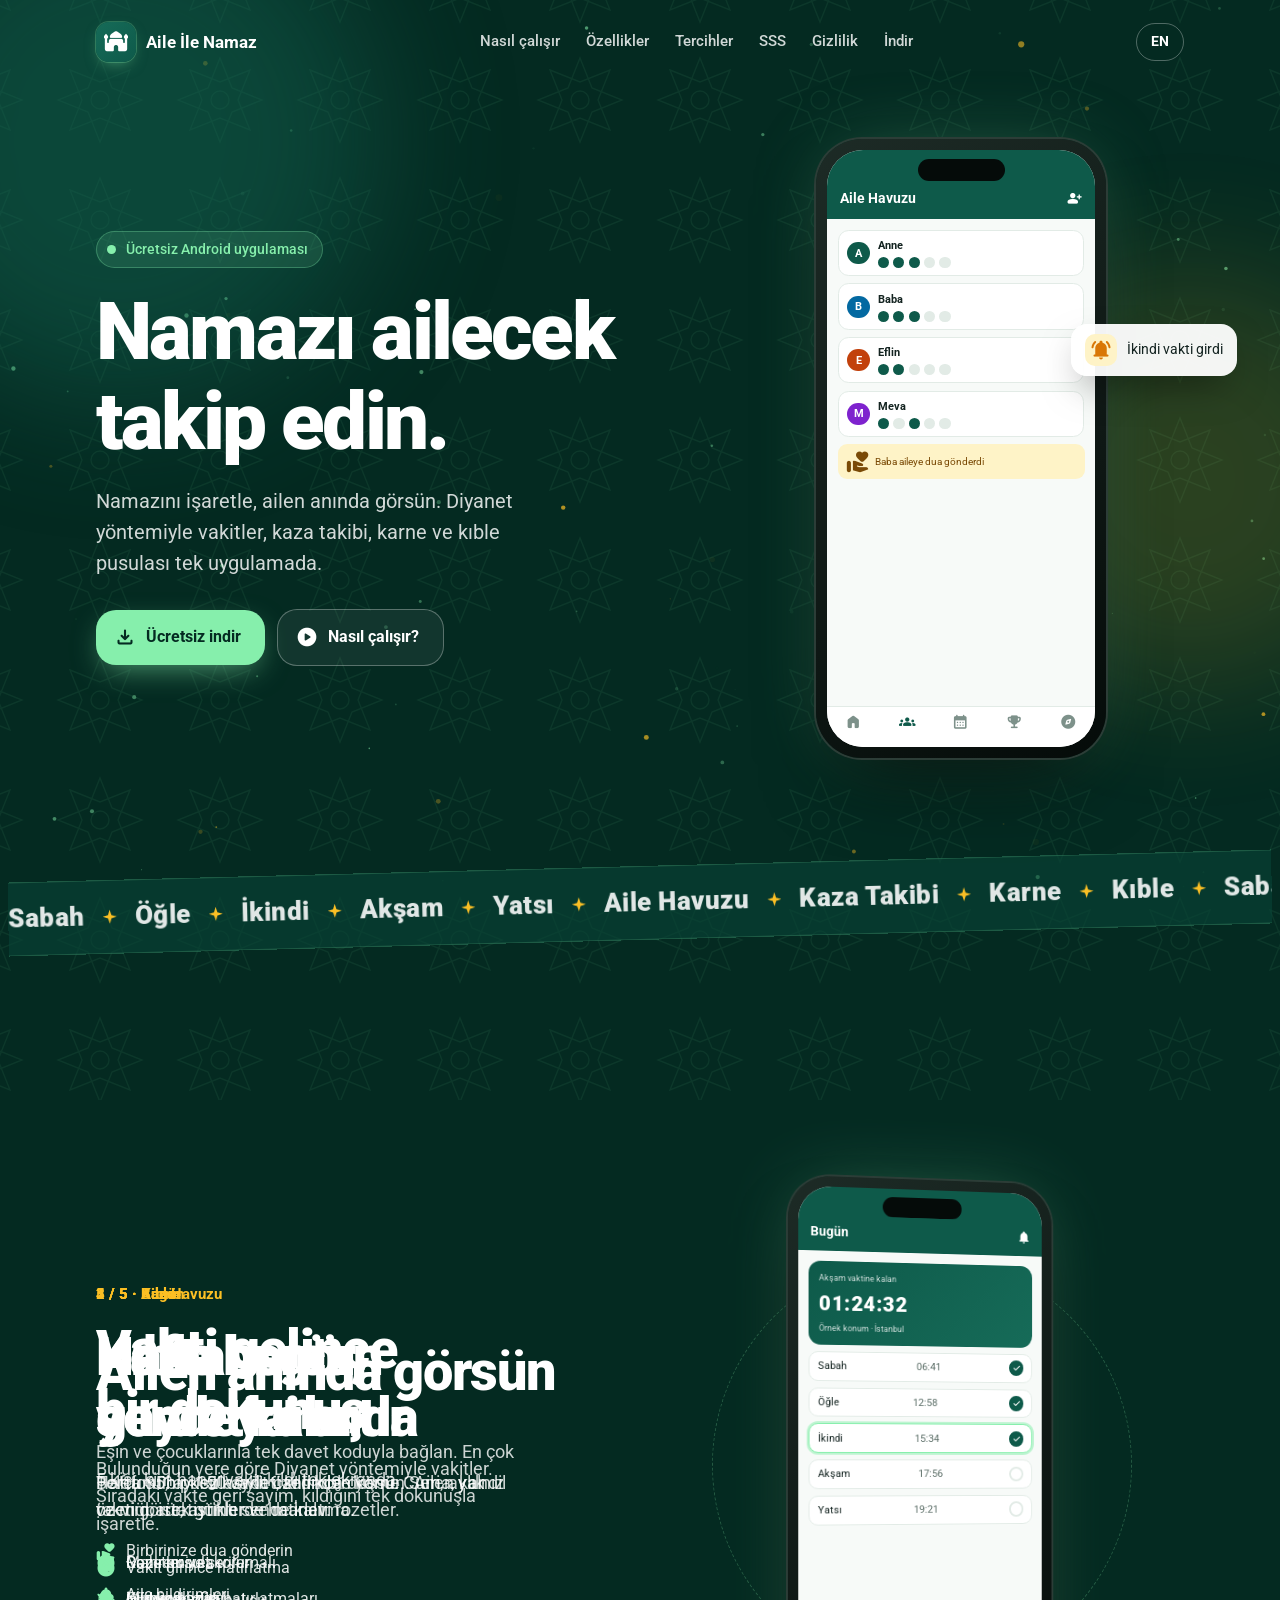
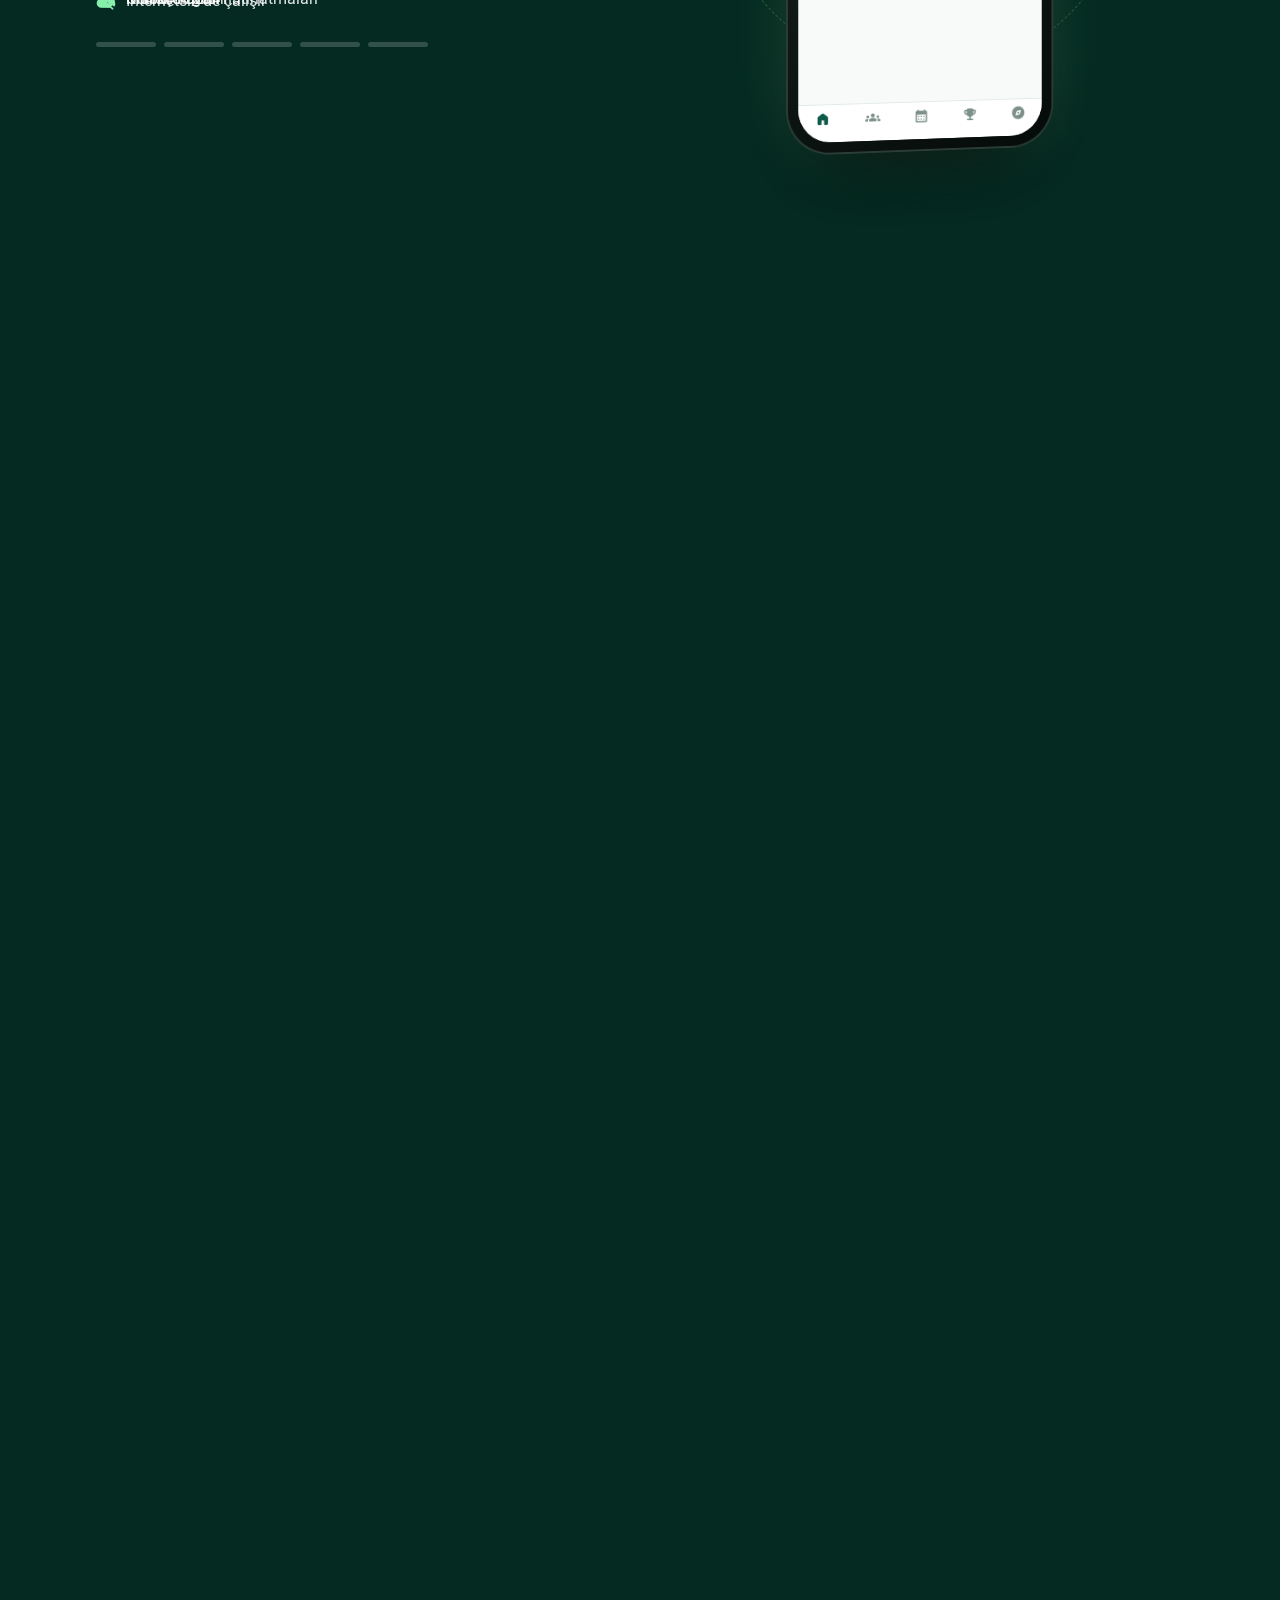
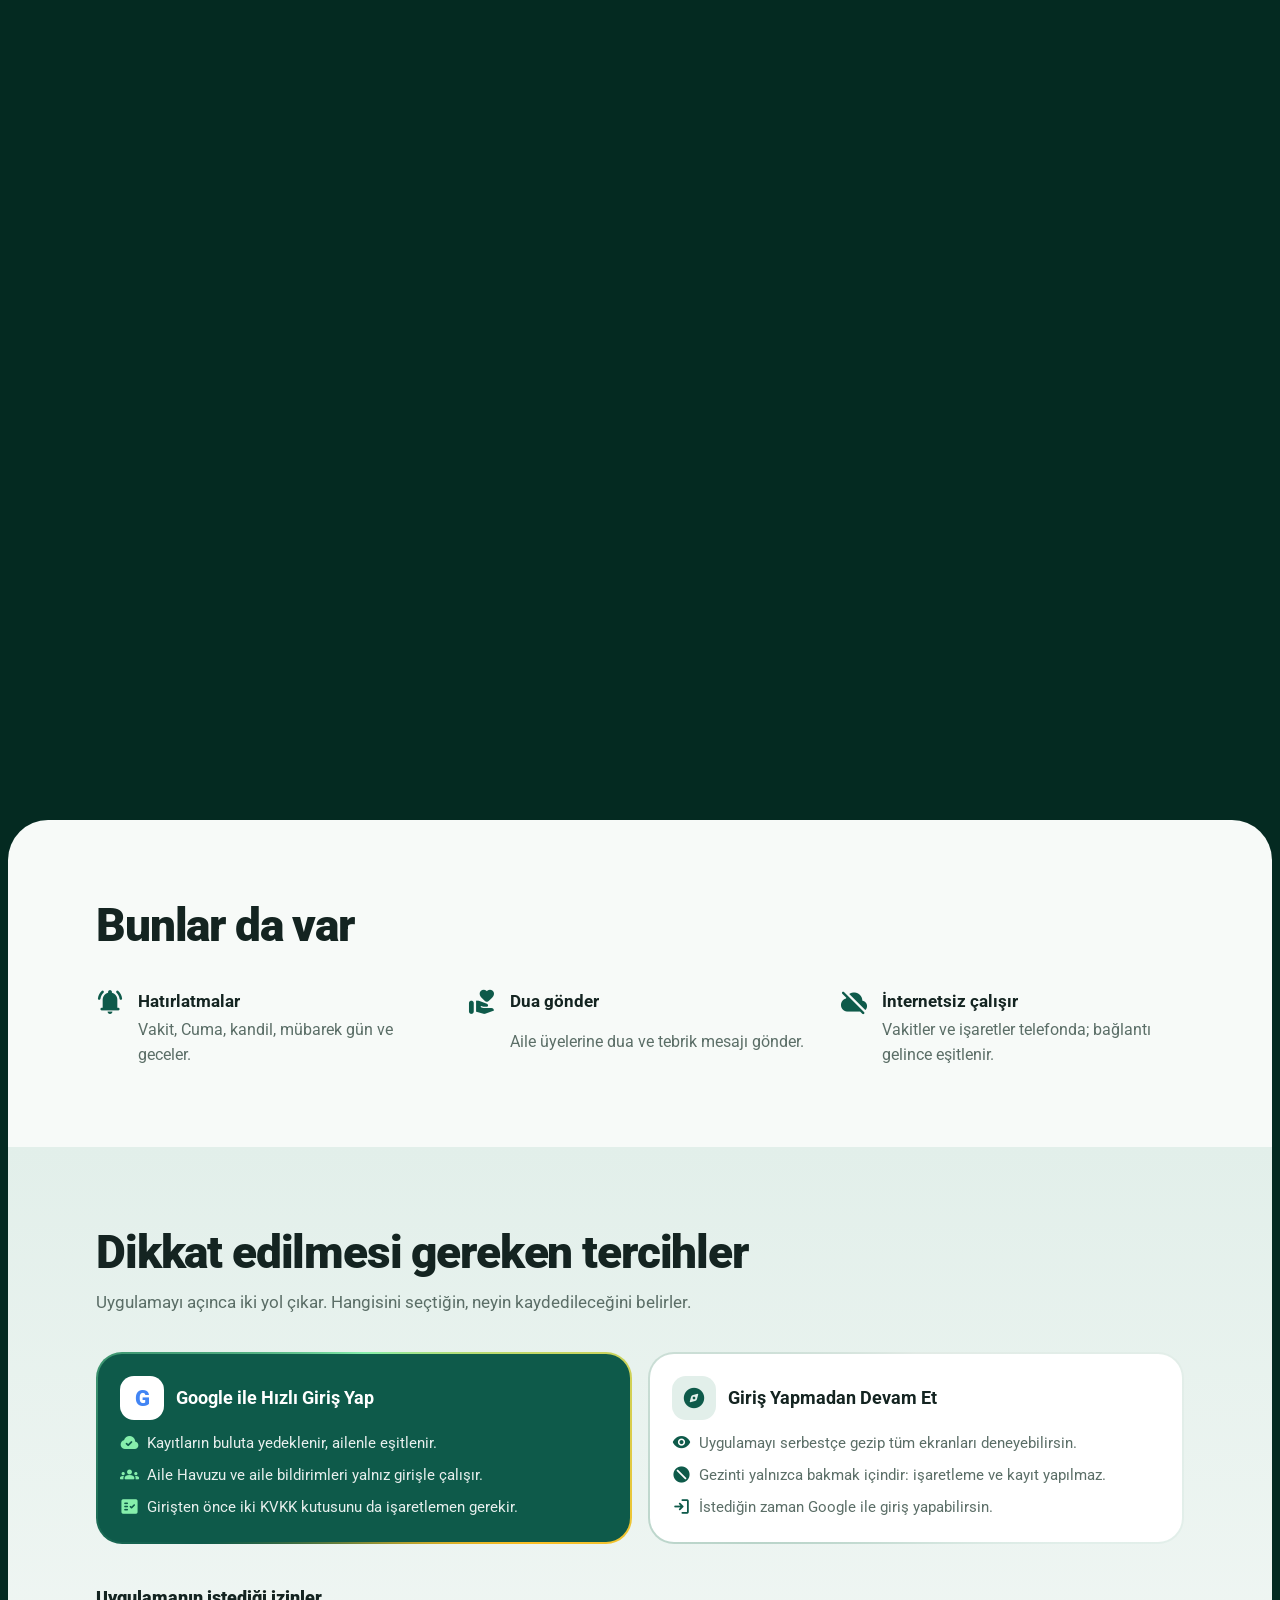
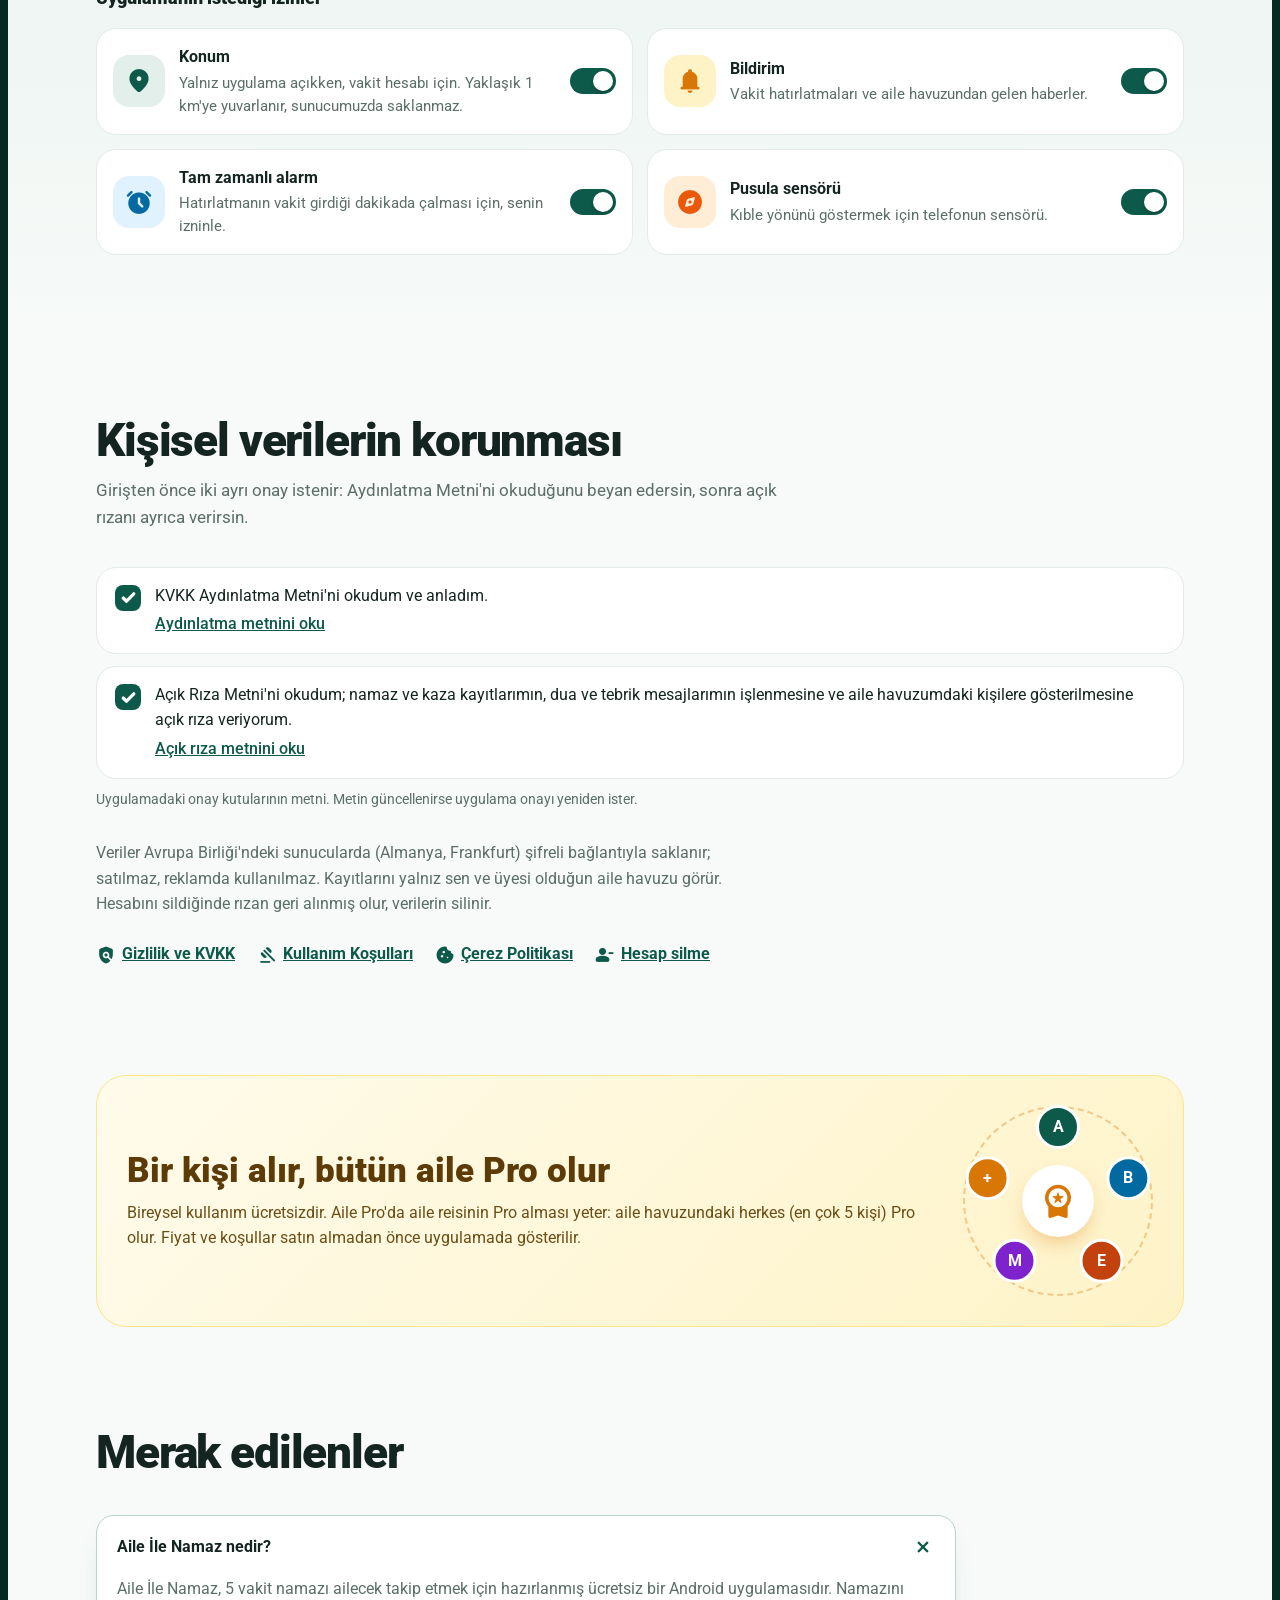
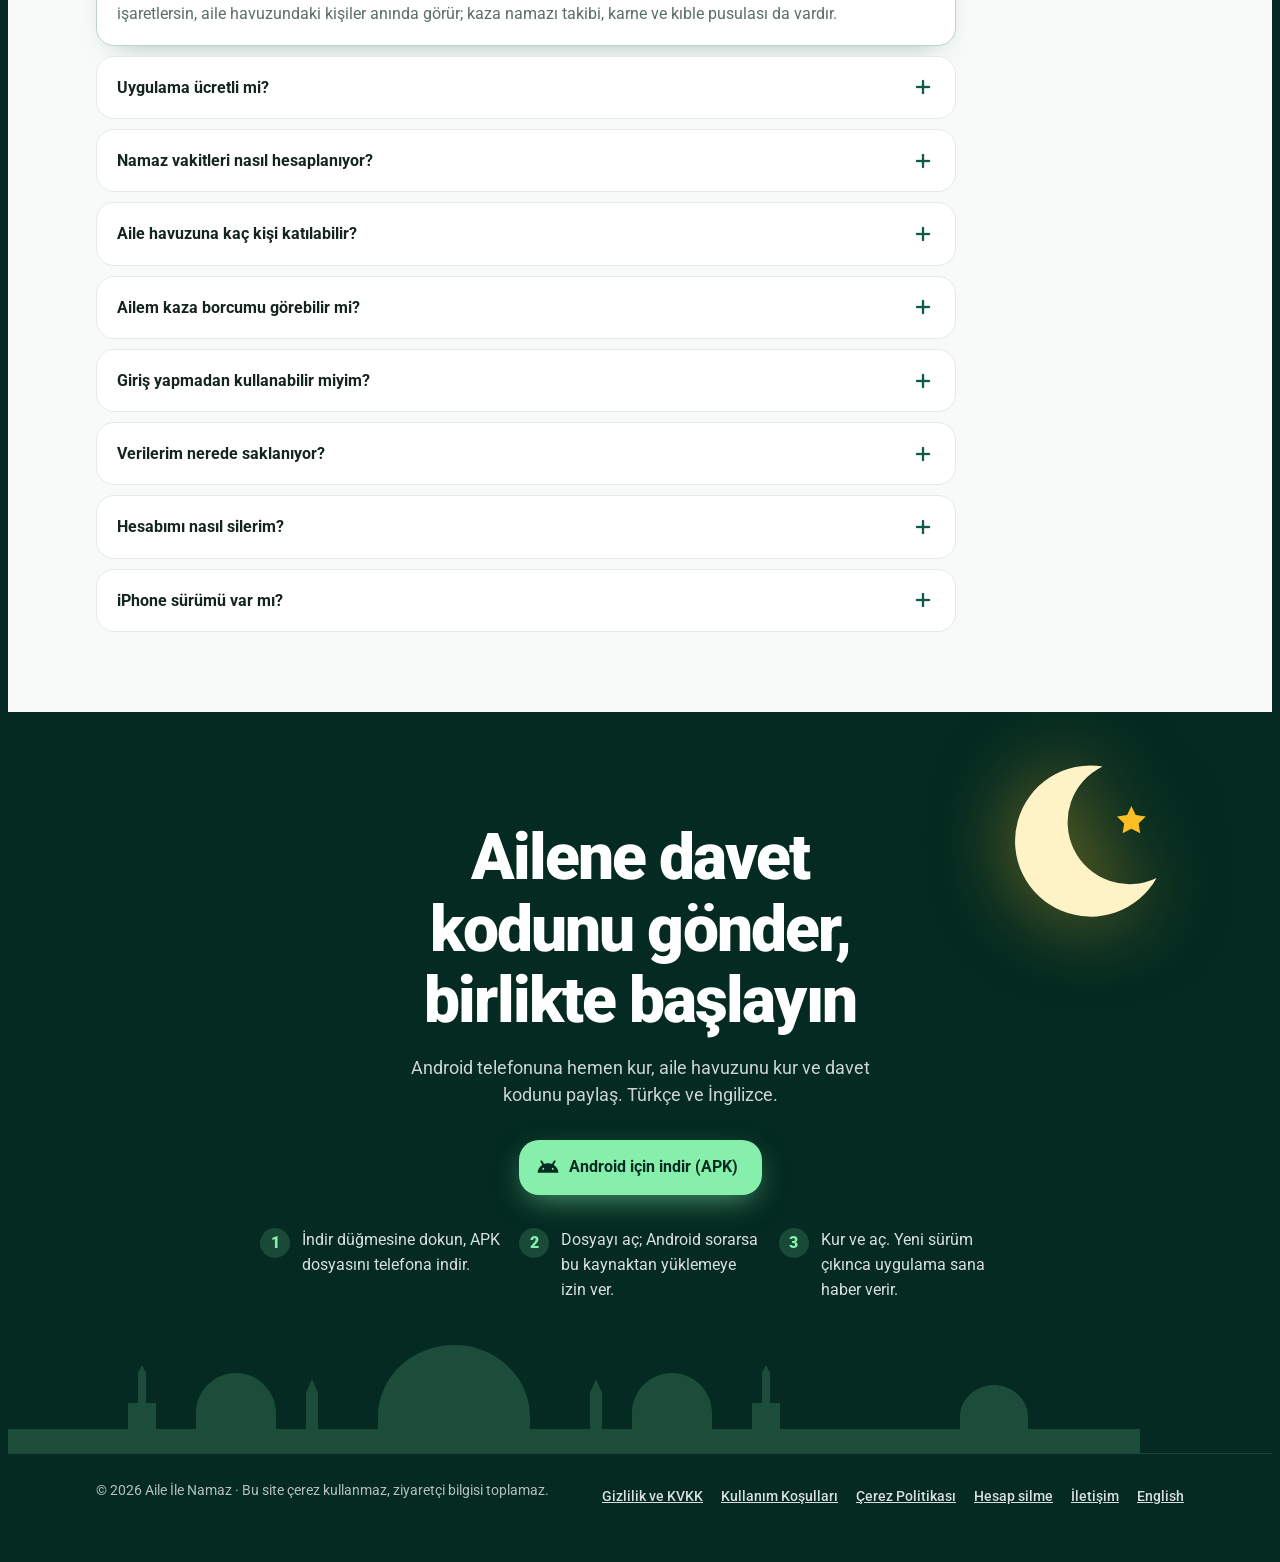
==== commit fb86af9a: "Tanıtım sitesi: animasyonlar zenginleştirildi (TR+EN) Kullanıcı isteğiyle: 'hareketi azalt' sistem a" ====
--- a/docs/index.html
+++ b/docs/index.html
@@ -147,7 +147,8 @@
 .top.solid { background: rgba(4,42,33,0.78); backdrop-filter: blur(12px); -webkit-backdrop-filter: blur(12px); box-shadow: 0 6px 24px -12px rgba(0,0,0,0.6); }
 .bar { display: flex; align-items: center; justify-content: space-between; gap: 16px; padding-block: 14px; }
 .brand { display: flex; align-items: center; gap: 10px; color: #fff; text-decoration: none; font-weight: 700; font-size: 1.08rem; }
-.brand .logo { width: 40px; height: 40px; border-radius: 13px; background: linear-gradient(135deg, var(--emerald-light), var(--emerald)); display: grid; place-items: center; box-shadow: 0 0 0 1px rgba(134,239,172,0.25), 0 6px 16px -6px rgba(134,239,172,0.5); }
+.brand .logo { width: 40px; height: 40px; border-radius: 13px; background: linear-gradient(135deg, var(--emerald-light), var(--emerald)); display: grid; place-items: center; box-shadow: 0 0 0 1px rgba(134,239,172,0.25), 0 6px 16px -6px rgba(134,239,172,0.5); animation: breathe 4s ease-in-out infinite; }
+@keyframes breathe { 50% { box-shadow: 0 0 0 1px rgba(134,239,172,0.4), 0 6px 24px -4px rgba(134,239,172,0.8); } }
 .bar nav { display: flex; gap: 2px; }
 .bar nav a { color: rgba(255,255,255,0.82); text-decoration: none; font-size: 0.94rem; padding: 7px 12px; border-radius: 999px; position: relative; transition: color 0.2s, background 0.2s; }
 .bar nav a:hover { color: #fff; background: rgba(255,255,255,0.1); }
@@ -159,7 +160,8 @@
 .hero { display: grid; grid-template-columns: 1.15fr 0.85fr; gap: 40px; align-items: center; padding-block: 36px 72px; color: #fff; min-height: min(780px, 92vh); }
 .hero > * { min-width: 0; }
 .pill { display: inline-flex; align-items: center; gap: 10px; background: rgba(134,239,172,0.12); border: 1px solid rgba(134,239,172,0.3); color: var(--mint); border-radius: 999px; padding: 7px 14px 7px 10px; font-size: 0.88rem; font-weight: 500; }
-.pill .live { width: 9px; height: 9px; border-radius: 50%; background: var(--mint); }
+.pill .live { width: 9px; height: 9px; border-radius: 50%; background: var(--mint); box-shadow: 0 0 0 0 rgba(134,239,172,0.7); animation: ping 1.8s ease-out infinite; }
+@keyframes ping { 70% { box-shadow: 0 0 0 10px rgba(134,239,172,0); } 100% { box-shadow: 0 0 0 0 rgba(134,239,172,0); } }
 .hero h1 { margin-top: 20px; font-size: clamp(2.6rem, 7vw, 5rem); font-weight: 900; letter-spacing: -0.035em; }
 .hero h1 .w { display: inline-block; white-space: nowrap; }
 .hero h1 .c { display: inline-block; animation: charIn 0.7s cubic-bezier(.2,.8,.2,1) both; animation-delay: calc(var(--i) * 28ms + 150ms); }
@@ -173,7 +175,7 @@
 .btn.main { background: var(--mint); color: var(--emerald-deep); box-shadow: 0 10px 30px -8px rgba(134,239,172,0.6); }
 .btn.main .ms { animation: bob 1.6s ease-in-out infinite; }
 @keyframes bob { 50% { transform: translateY(3px); } }
-.btn.main::after { content: ""; position: absolute; inset: 0; background: linear-gradient(105deg, transparent 38%, rgba(255,255,255,0.7) 50%, transparent 62%); transform: translateX(-110%); animation: shine 3.6s ease-in-out 2s 3; }
+.btn.main::after { content: ""; position: absolute; inset: 0; background: linear-gradient(105deg, transparent 38%, rgba(255,255,255,0.7) 50%, transparent 62%); transform: translateX(-110%); animation: shine 3.6s ease-in-out 2s infinite; }
 @keyframes shine { 35%, 100% { transform: translateX(110%); } }
 .btn.ghost { color: #fff; border: 1px solid rgba(255,255,255,0.3); background: rgba(255,255,255,0.06); }
 .btn.ghost:hover { background: rgba(255,255,255,0.12); }
@@ -222,7 +224,7 @@
 .scr.act .mdots i.y { animation: dotOn 0.35s both; animation-delay: calc(var(--d) * 110ms + 300ms); }
 @keyframes dotOn { from { transform: scale(0.3); } to { background: var(--emerald); transform: scale(1); } }
 .toast { background: var(--gold-soft); color: #7a4a06; border-radius: 0.9em; padding: 0.55em 0.75em; font-size: 0.85em; display: flex; gap: 0.5em; align-items: center; }
-.scr.act .toast { animation: toastIn 0.5s 1.6s cubic-bezier(.16,1,.3,1) both; }
+.scr.act .toast { animation: toastIn 0.5s 1.6s cubic-bezier(.3,1.5,.5,1) both; }
 @keyframes toastIn { from { opacity: 0; transform: translateY(1em) scale(0.9); } }
 /* Screen: Kaza */
 .kz { background: #fff; border: 1px solid var(--border); border-radius: 0.9em; padding: 0.6em 0.8em; display: flex; justify-content: space-between; align-items: center; }
@@ -253,7 +255,7 @@
 .days { display: flex; gap: 0.45em; padding: 0 0.3em; font-size: 0.7em; color: var(--text-3); }
 .days span { flex: 1; text-align: center; }
 .badge { display: flex; align-items: center; gap: 0.6em; background: var(--purple-soft); color: var(--purple); border-radius: 0.9em; padding: 0.55em 0.75em; font-size: 0.88em; font-weight: 700; }
-.scr.act .badge { animation: toastIn 0.6s 1.5s cubic-bezier(.16,1,.3,1) both; }
+.scr.act .badge { animation: toastIn 0.6s 1.5s cubic-bezier(.3,1.5,.5,1) both; }
 .badge .ms { font-size: 1.4em; }
 /* Screen: Kıble */
 .compass { width: 13em; height: 13em; margin: 0.6em auto; border-radius: 50%; background: radial-gradient(circle, #fff 55%, var(--emerald-soft) 56%, var(--emerald-soft) 70%, #fff 71%); border: 2px solid var(--border); position: relative; display: grid; place-items: center; }
@@ -272,7 +274,7 @@
 .scr.act .qinfo { animation: toastIn 0.6s 2s both; }
 
 /* floating bubbles around hero phone */
-.bubble { position: absolute; z-index: 3; background: rgba(255,255,255,0.95); color: var(--text); border-radius: 16px; padding: 10px 14px; font-size: 0.9rem; display: flex; gap: 10px; align-items: center; box-shadow: 0 16px 40px -14px rgba(0,0,0,0.6); max-width: 230px; opacity: 0; transform: translateY(16px) scale(0.9); transition: opacity 0.5s, transform 0.5s cubic-bezier(.16,1,.3,1); pointer-events: none; }
+.bubble { position: absolute; z-index: 3; background: rgba(255,255,255,0.95); color: var(--text); border-radius: 16px; padding: 10px 14px; font-size: 0.9rem; display: flex; gap: 10px; align-items: center; box-shadow: 0 16px 40px -14px rgba(0,0,0,0.6); max-width: 230px; opacity: 0; transform: translateY(16px) scale(0.9); transition: opacity 0.5s, transform 0.5s cubic-bezier(.3,1.5,.5,1); pointer-events: none; }
 .bubble.show { opacity: 1; transform: none; }
 .bubble .ms { font-size: 22px; flex: none; border-radius: 10px; padding: 5px; }
 .bubble.b1 { left: -14%; top: 58%; }
@@ -352,7 +354,7 @@
 .perm b { font-size: 1rem; }
 .perm span.t { color: var(--text-2); font-size: 0.92rem; }
 .switch { width: 46px; height: 26px; border-radius: 999px; background: #d6e3de; position: relative; flex: none; transition: background 0.3s 0.2s; }
-.switch::after { content: ""; position: absolute; top: 3px; left: 3px; width: 20px; height: 20px; border-radius: 50%; background: #fff; box-shadow: 0 2px 4px rgba(0,0,0,0.2); transition: transform 0.35s cubic-bezier(.16,1,.3,1) 0.2s; }
+.switch::after { content: ""; position: absolute; top: 3px; left: 3px; width: 20px; height: 20px; border-radius: 50%; background: #fff; box-shadow: 0 2px 4px rgba(0,0,0,0.2); transition: transform 0.35s cubic-bezier(.3,1.5,.5,1) 0.2s; }
 .on .switch { background: var(--emerald); }
 .on .switch::after { transform: translateX(20px); }
 
@@ -369,14 +371,14 @@
 
 .pro { position: relative; overflow: hidden; background: linear-gradient(135deg, #fffbeb, var(--gold-soft)); border: 1px solid #fde68a; border-radius: 30px; padding: 30px; display: grid; grid-template-columns: 1fr auto; gap: 28px; align-items: center; }
 .pro > div { display: grid; gap: 10px; min-width: 0; }
-.pro::after { content: ""; position: absolute; inset: 0; background: linear-gradient(105deg, transparent 35%, rgba(255,255,255,0.7) 50%, transparent 65%); transform: translateX(-110%); animation: shine 5s ease-in-out 1s 3; pointer-events: none; }
+.pro::after { content: ""; position: absolute; inset: 0; background: linear-gradient(105deg, transparent 35%, rgba(255,255,255,0.7) 50%, transparent 65%); transform: translateX(-110%); animation: shine 5s ease-in-out 1s infinite; pointer-events: none; }
 .pro h2 { font-size: clamp(1.6rem, 3.6vw, 2.2rem); font-weight: 900; color: #5c3b06; }
 .pro p { color: #6b4e16; }
 .ringfam { position: relative; width: 190px; height: 190px; flex: none; }
 .ringfam .crown { position: absolute; inset: 0; margin: auto; width: 72px; height: 72px; border-radius: 50%; background: #fff; display: grid; place-items: center; color: var(--gold); box-shadow: 0 10px 24px -10px rgba(217,119,6,0.6); }
 .ringfam .crown .ms { font-size: 38px; }
 .ringfam .av { position: absolute; left: 50%; top: 50%; width: 44px; height: 44px; margin: -22px; border-radius: 50%; display: grid; place-items: center; color: #fff; font-weight: 700; border: 3px solid #fff; transform: rotate(calc(var(--k) * 72deg)) translateY(-74px) rotate(calc(var(--k) * -72deg)); }
-.on .ringfam .av { animation: join 0.7s cubic-bezier(.16,1,.3,1) both; animation-delay: calc(var(--k) * 140ms); }
+.on .ringfam .av { animation: join 0.7s cubic-bezier(.3,1.5,.5,1) both; animation-delay: calc(var(--k) * 140ms); }
 @keyframes join { from { transform: rotate(calc(var(--k) * 72deg)) translateY(0) rotate(calc(var(--k) * -72deg)) scale(0.2); opacity: 0; } }
 .ringfam .spin { position: absolute; inset: 0; border-radius: 50%; border: 2px dashed rgba(217,119,6,0.35); animation: spin 18s linear infinite; }
 
@@ -385,7 +387,7 @@
 .faq details[open] { border-color: #b9d4c9; box-shadow: 0 14px 30px -20px rgba(14,90,74,0.5); }
 .faq summary { list-style: none; cursor: pointer; padding: 18px 20px; display: flex; justify-content: space-between; gap: 16px; align-items: center; font-weight: 700; font-size: 1.02rem; }
 .faq summary::-webkit-details-marker { display: none; }
-.faq summary .ms { color: var(--emerald); transition: transform 0.35s cubic-bezier(.16,1,.3,1); flex: none; }
+.faq summary .ms { color: var(--emerald); transition: transform 0.35s cubic-bezier(.3,1.5,.5,1); flex: none; }
 .faq details[open] summary .ms { transform: rotate(45deg); }
 .faq .ans { padding: 0 20px 18px; color: var(--text-2); }
 .faq details[open] .ans { animation: up 0.4s ease-out; }
@@ -447,13 +449,6 @@
   .moon { width: 110px; height: 110px; right: -10px; top: 20px; opacity: 0.6; }
   .sheet { border-radius: 28px 28px 0 0; }
   .pattern { opacity: 0.05; }
-}
-@media (prefers-reduced-motion: reduce) {
-  *, *::before, *::after { animation: none !important; transition: none !important; }
-  .rv.wait { opacity: 1; transform: none; }
-  .scr .vrow.tap .chk { background: var(--emerald); border-color: var(--emerald); }
-  .scr .vrow.tap .chk .ms, .mdots i.y { opacity: 1; }
-  .mdots i.y { background: var(--emerald); }
 }
 </style>
 </head>
@@ -657,7 +652,7 @@
 
 <script>
 (function () {
-  var reduce = window.matchMedia && window.matchMedia("(prefers-reduced-motion: reduce)").matches;
+  var reduce = false; /* kullanıcı isteğiyle hareket her zaman açık */
   var small = window.matchMedia("(max-width: 860px)").matches;
   function $(s, r) { return (r || document).querySelector(s); }
   function $$(s, r) { return Array.prototype.slice.call((r || document).querySelectorAll(s)); }
@@ -747,7 +742,7 @@
   var cv = $("#bg"), cx = cv.getContext("2d"), W, H, dpr = Math.min(window.devicePixelRatio || 1, 2), parts = [];
   function size() { W = cv.width = innerWidth * dpr; H = cv.height = innerHeight * dpr; cv.style.width = innerWidth + "px"; cv.style.height = innerHeight + "px"; }
   size(); addEventListener("resize", size);
-  var N = small ? 16 : 45;
+  var N = small ? 32 : 90;
   for (var i = 0; i < N; i++) parts.push({ x: Math.random(), y: Math.random(), r: Math.random() * 1.8 + 0.4, v: Math.random() * 0.00025 + 0.00008, a: Math.random() * Math.PI * 2, g: Math.random() < 0.25 });
   var scrollY0 = 0;
   function draw(t) {
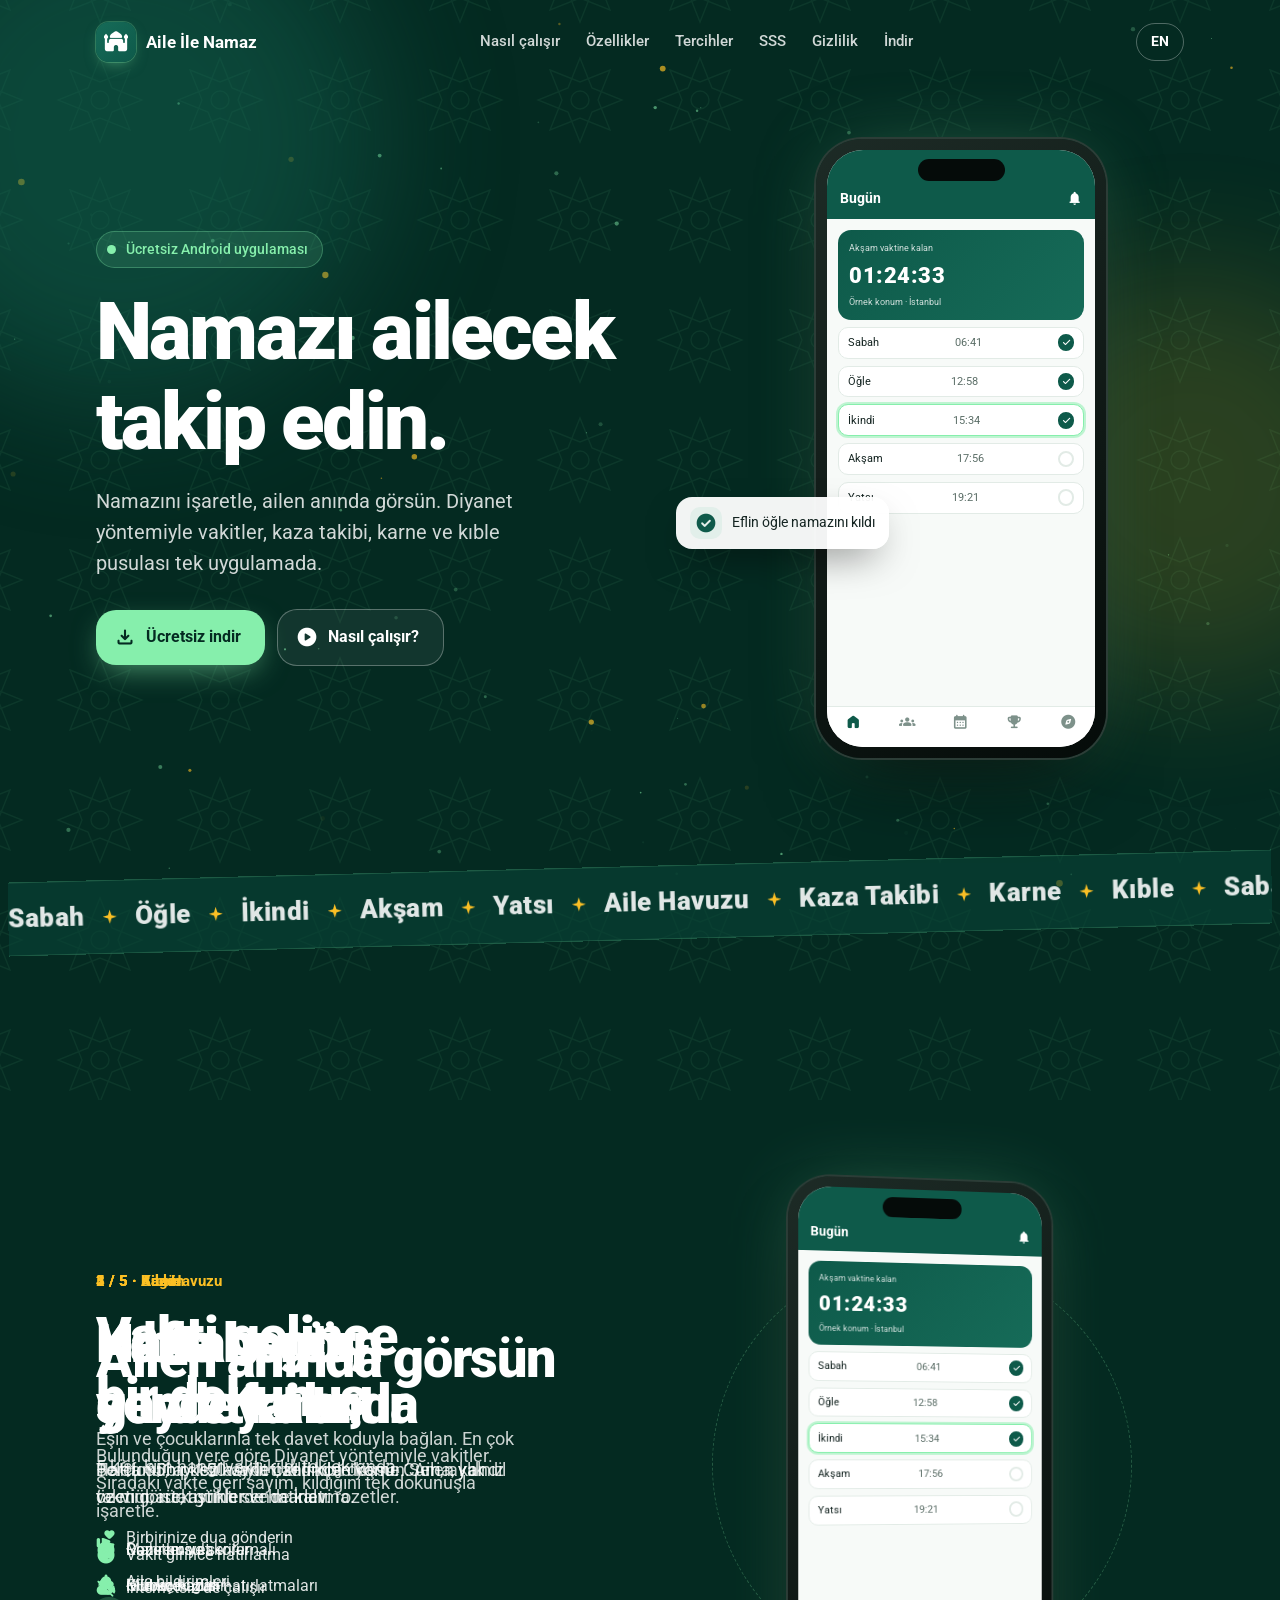
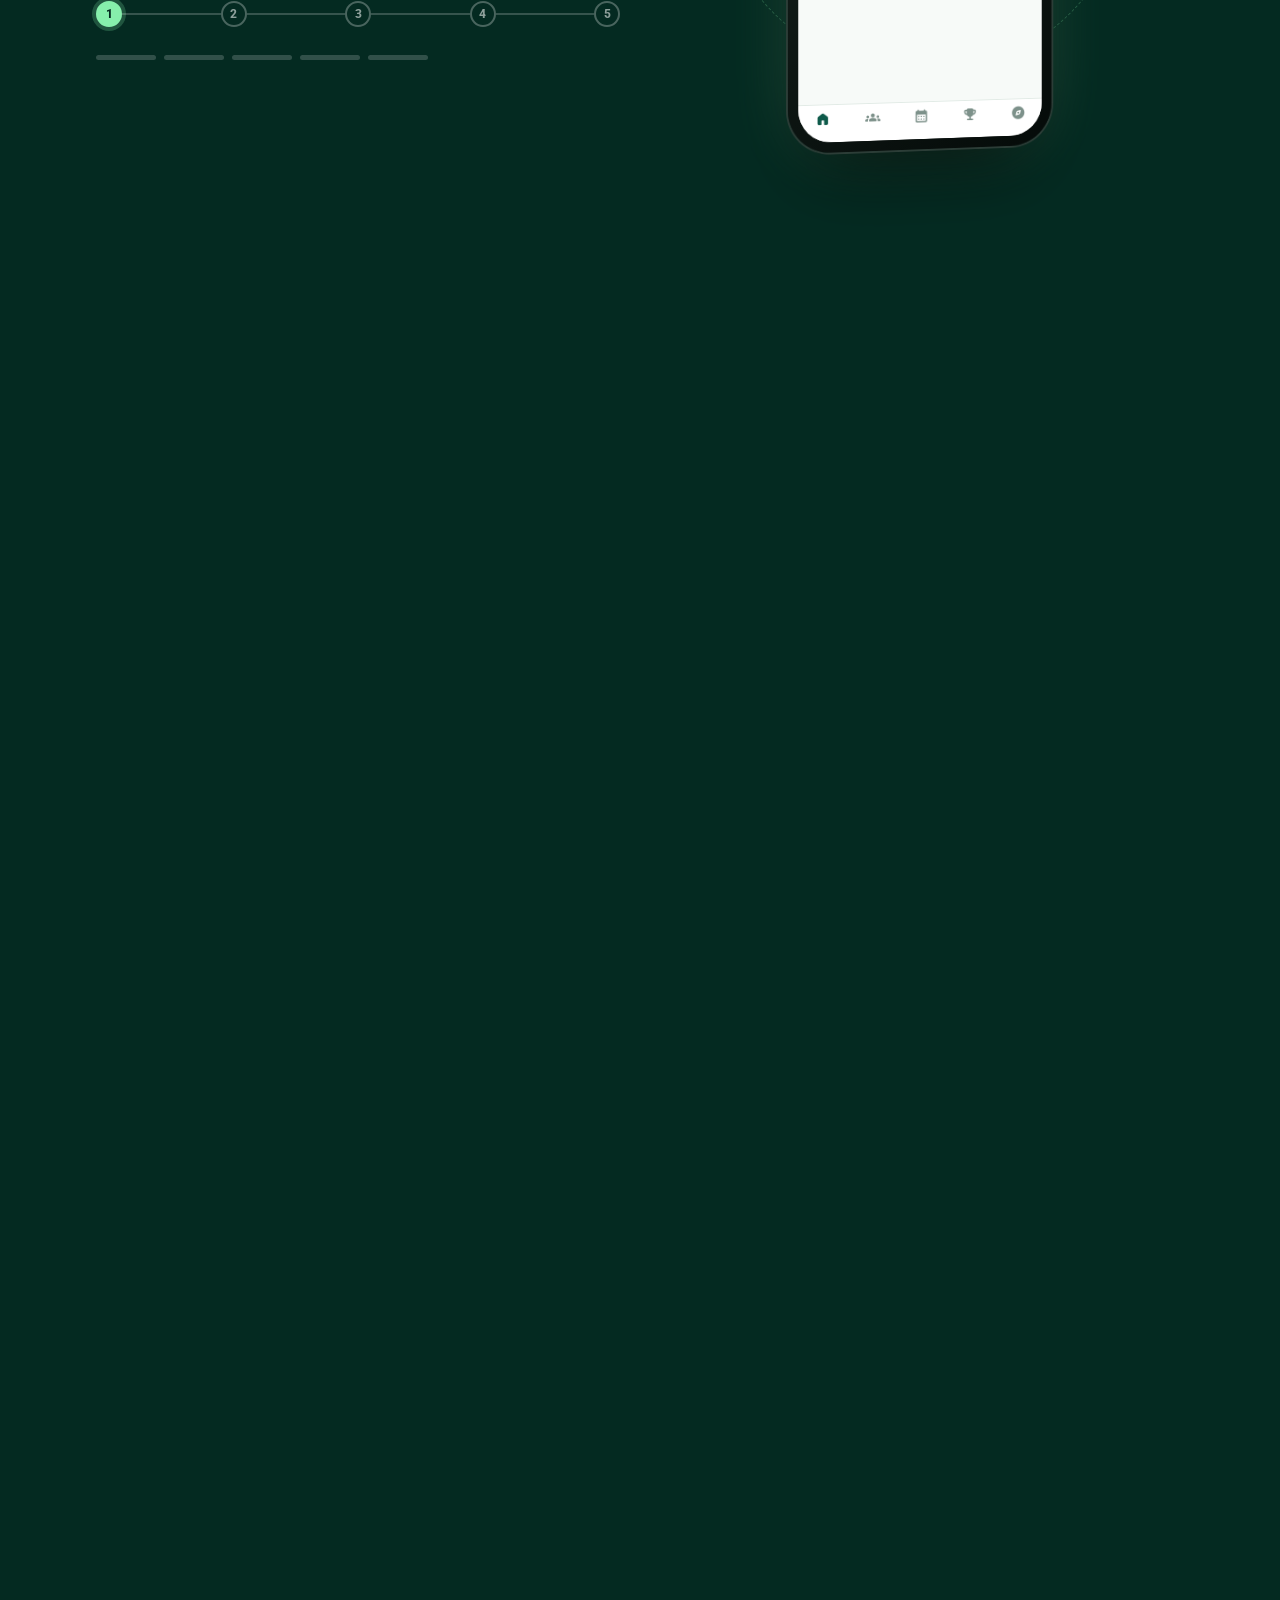
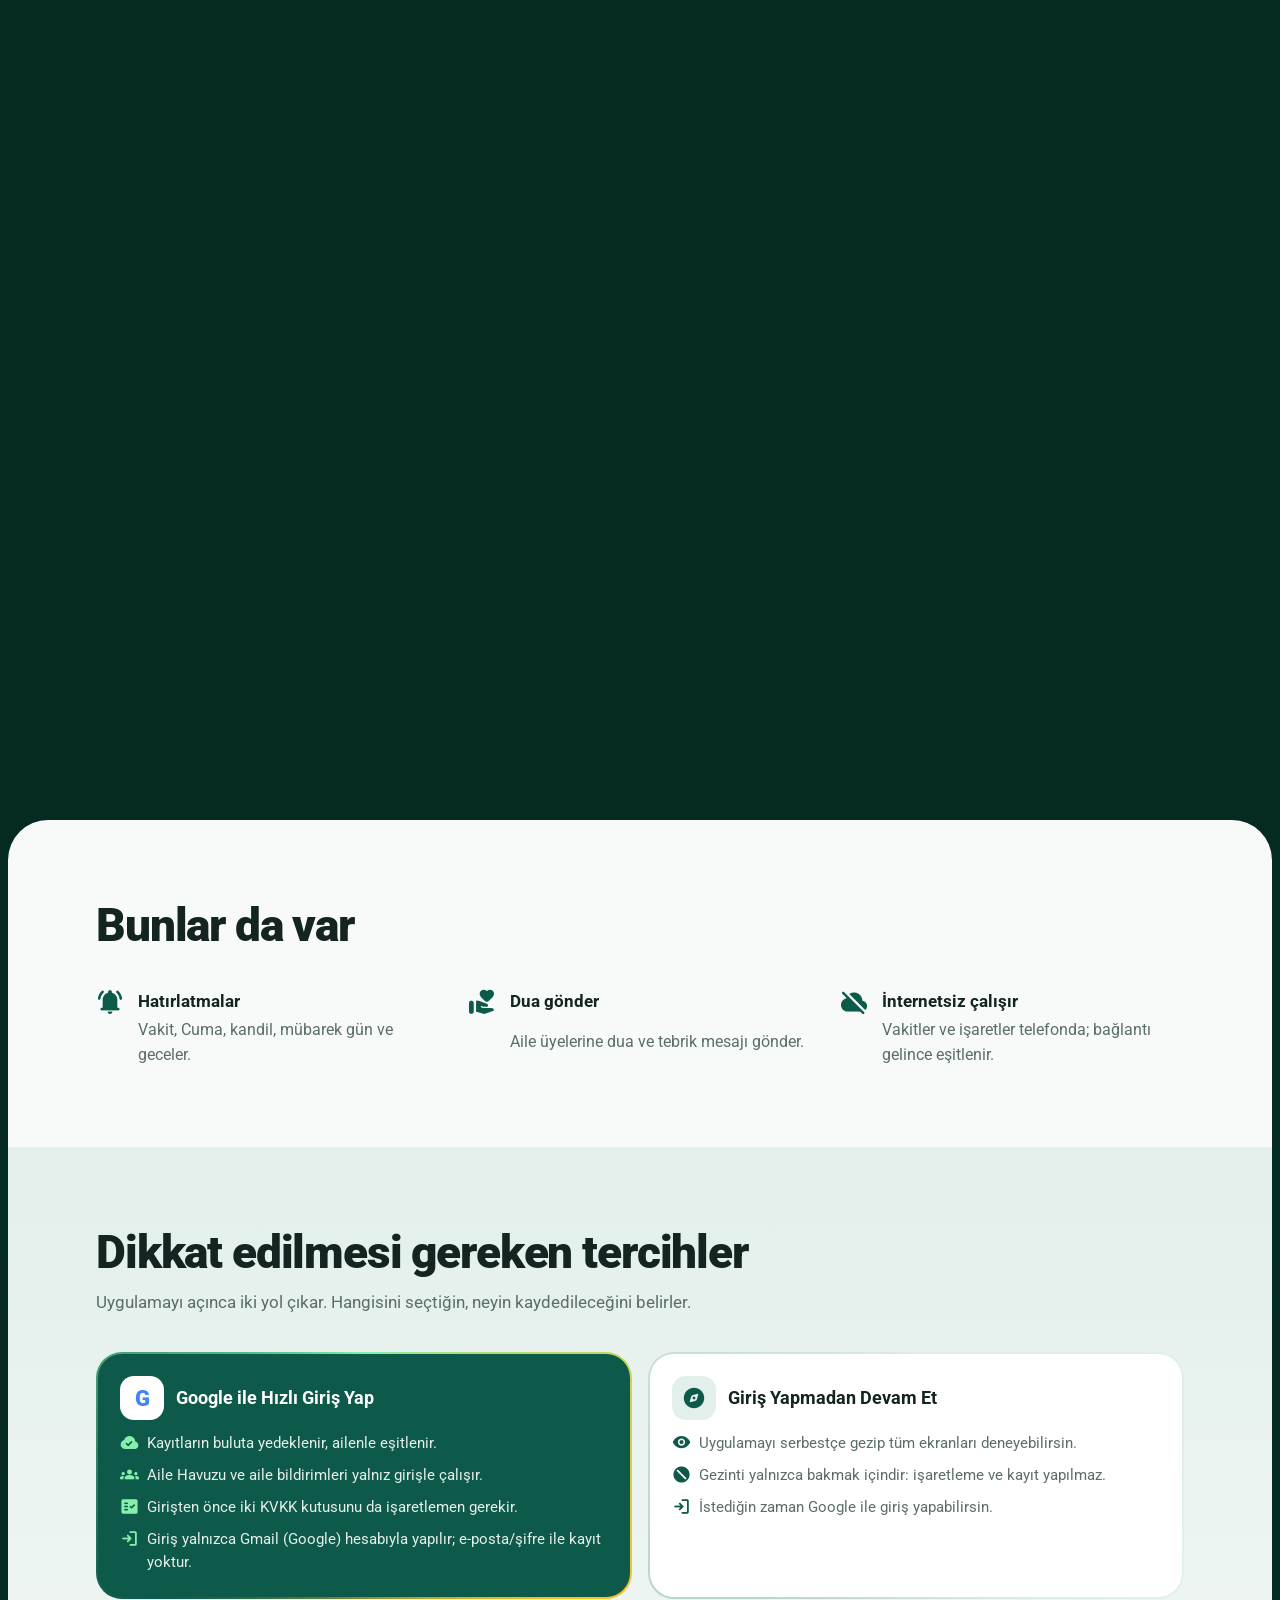
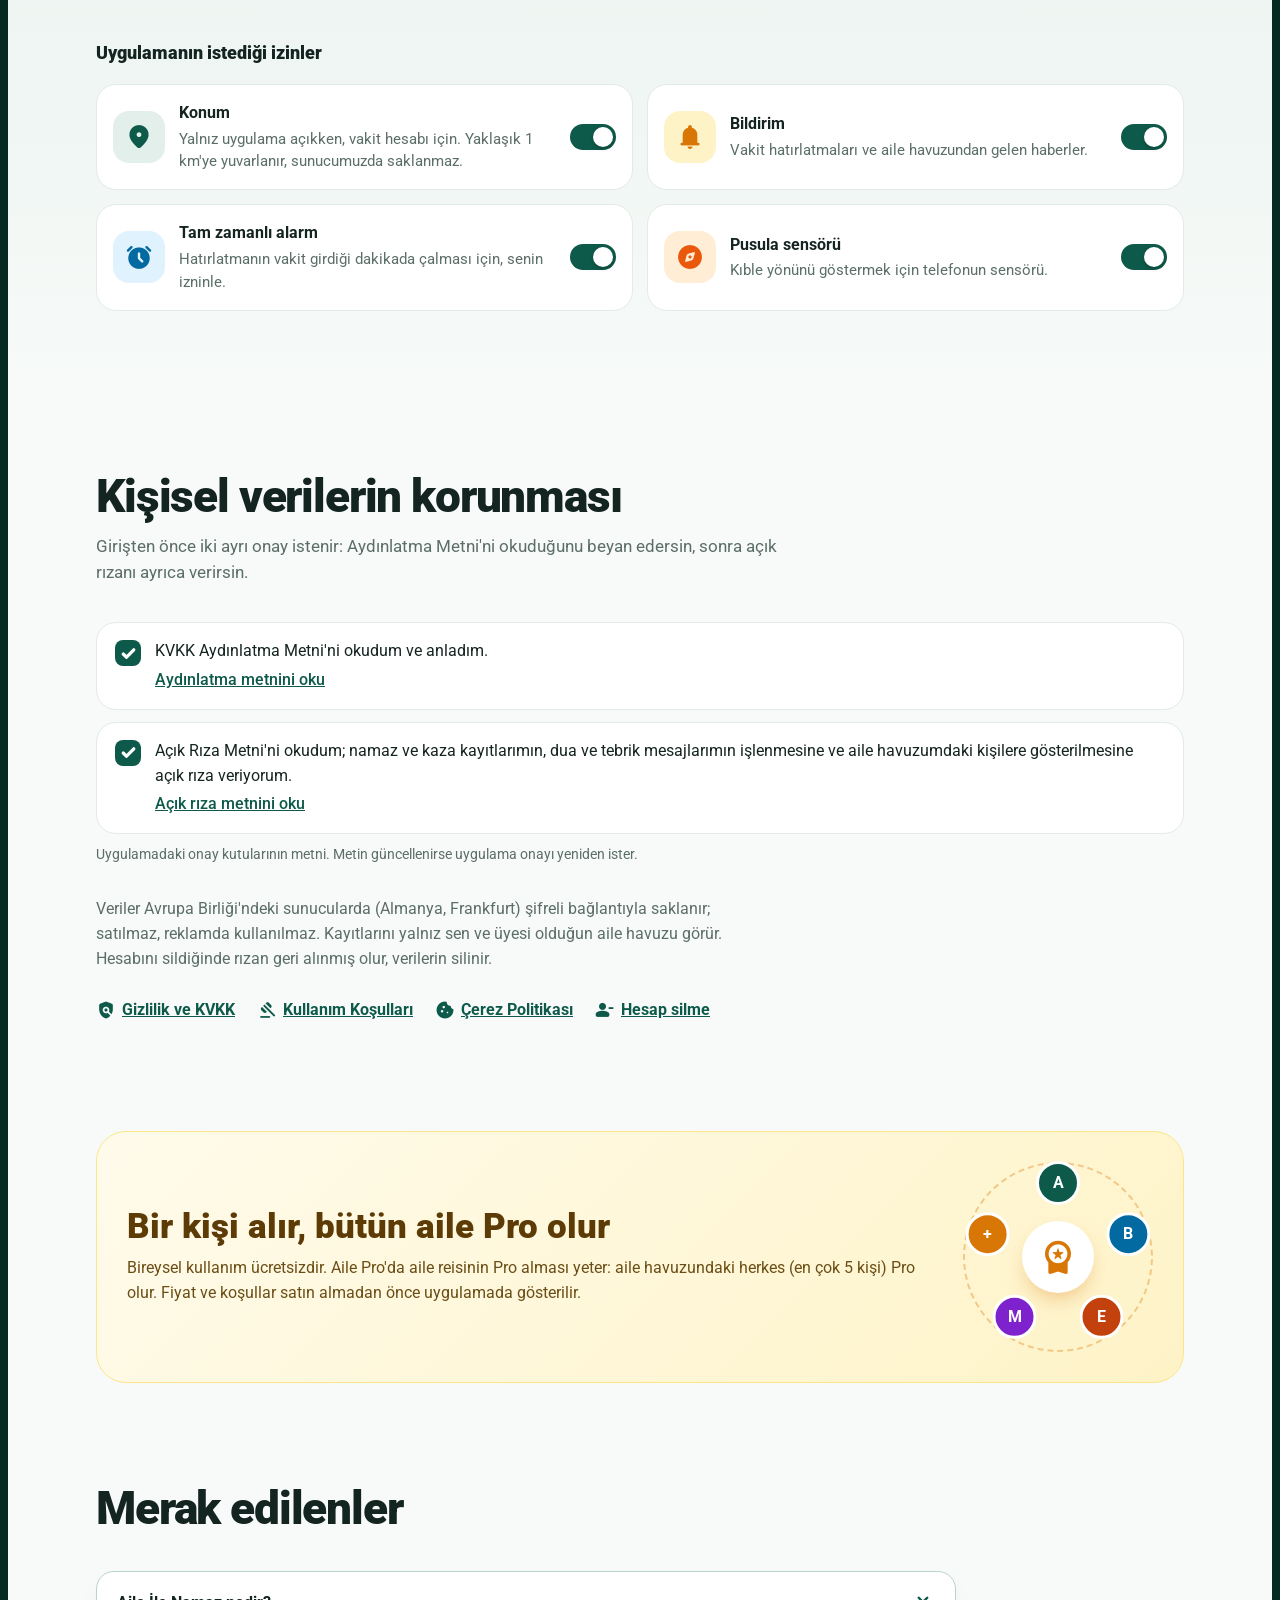
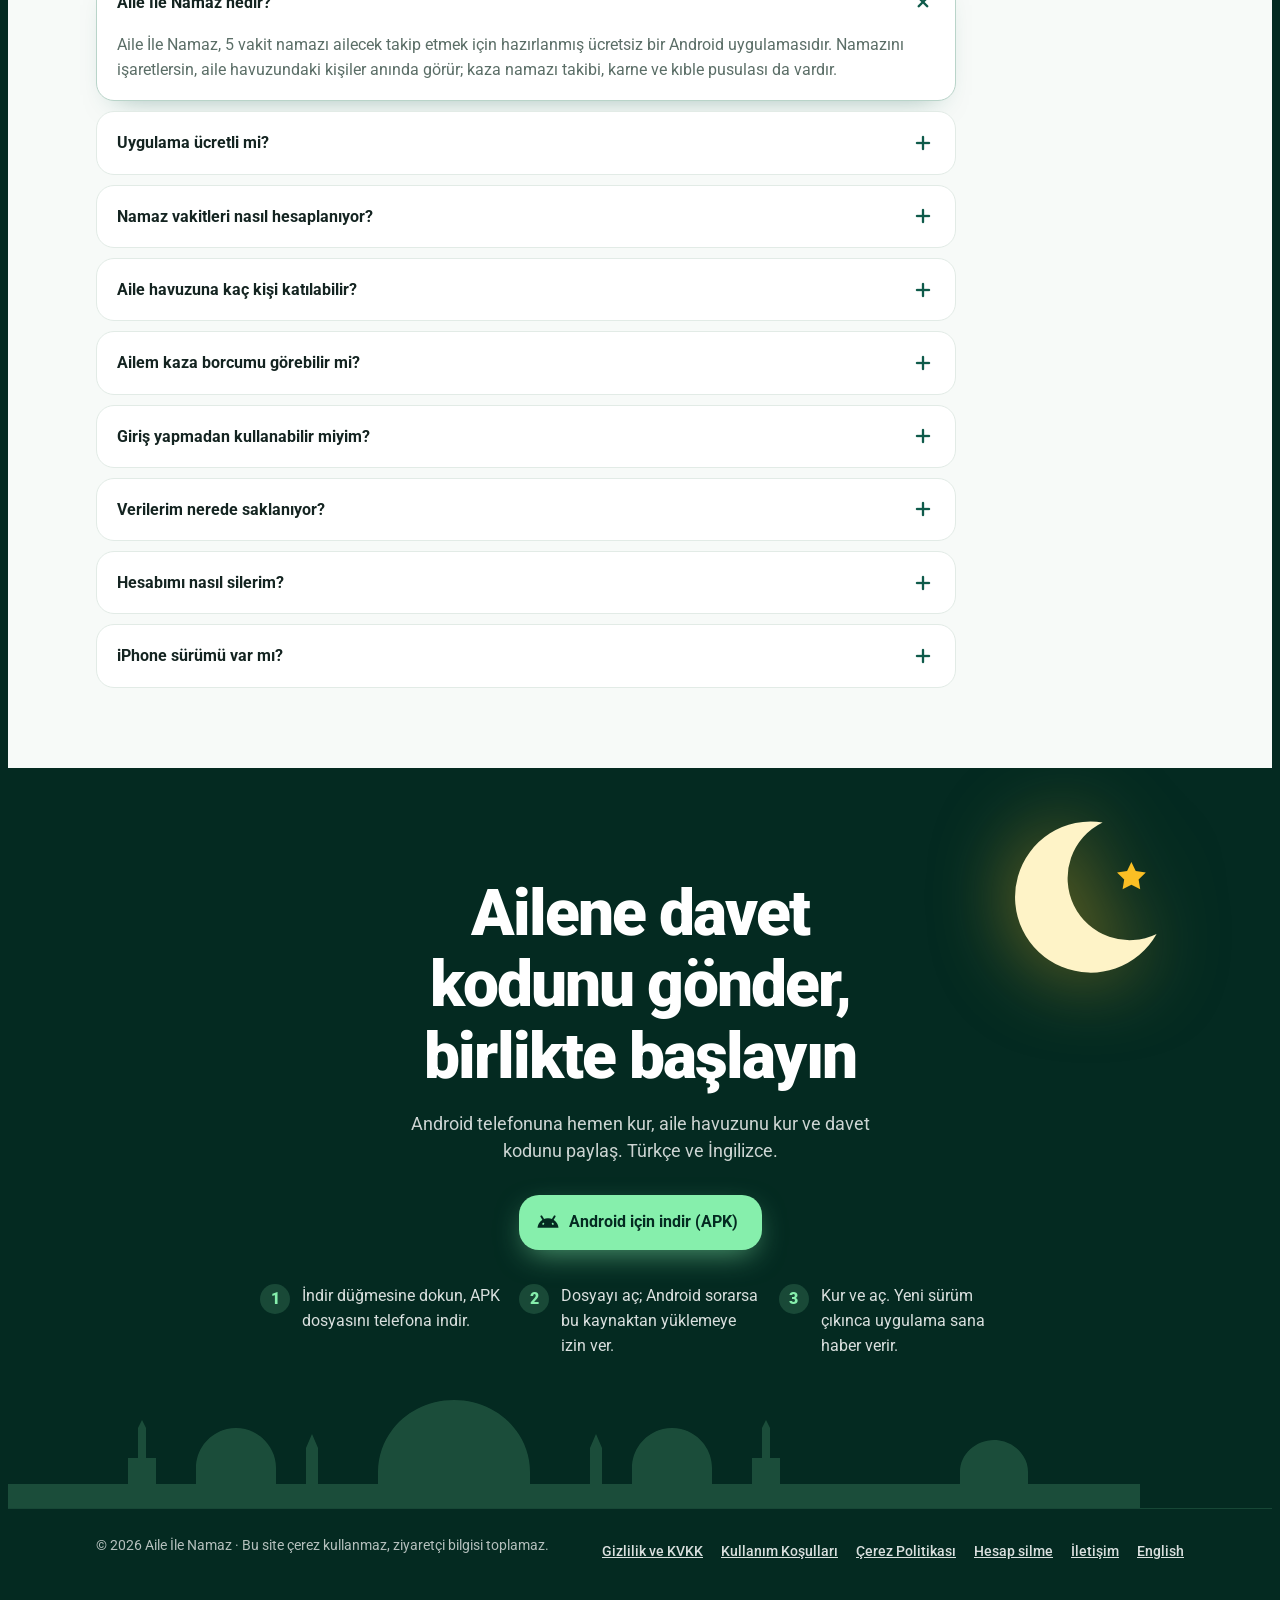
==== commit a64676d5: "Tanıtım sitesi: adım göstergesi ve Gmail girişi notu (TR+EN) Nasıl çalışır bölümünde 5 adımı numaral" ====
--- a/docs/index.html
+++ b/docs/index.html
@@ -304,6 +304,13 @@
 .rail { display: flex; gap: 8px; margin-top: 28px; }
 .rail i { height: 5px; flex: 1; max-width: 60px; border-radius: 5px; background: rgba(255,255,255,0.18); overflow: hidden; position: relative; }
 .rail i::after { content: ""; position: absolute; inset: 0; background: var(--mint); transform-origin: 0 50%; transform: scaleX(var(--f, 0)); }
+.steps-nav { display: flex; align-items: center; }
+.steps-nav .dot { width: 26px; height: 26px; border-radius: 50%; border: 2px solid rgba(255,255,255,0.28); display: grid; place-items: center; font-size: 0.78rem; font-weight: 800; color: rgba(255,255,255,0.55); flex: none; transition: border-color 0.3s, color 0.3s, background 0.3s, box-shadow 0.3s; }
+.steps-nav .dot.on { border-color: var(--mint); color: var(--emerald-deep); background: var(--mint); }
+.steps-nav .dot.cur { box-shadow: 0 0 0 4px rgba(134,239,172,0.22); }
+.steps-nav .line { flex: 1; height: 2px; min-width: 12px; background: rgba(255,255,255,0.2); position: relative; }
+.steps-nav .line::after { content: ""; position: absolute; inset: 0; background: var(--mint); transform-origin: 0 50%; transform: scaleX(0); transition: transform 0.35s cubic-bezier(.16,1,.3,1); }
+.steps-nav .line.on::after { transform: scaleX(1); }
 .story .stage { animation: none; }
 .story .phone { transform: rotateY(var(--ry, 0deg)) rotateX(var(--rx, 0deg)) scale(var(--sc, 1)); }
 .orbit { position: absolute; width: 420px; height: 420px; max-width: 110vw; max-height: 110vw; border-radius: 50%; border: 1px dashed rgba(134,239,172,0.25); animation: spin 40s linear infinite; }
@@ -437,6 +444,7 @@
   .step p { font-size: 1rem; }
   .step ul { display: none; }
   .rail { margin-top: 14px; }
+  .steps-nav .dot { width: 22px; height: 22px; font-size: 0.7rem; }
   .orbit { width: 300px; height: 300px; }
   .bubble.b1 { left: 0; } .bubble.b2 { right: 0; } .bubble.b3 { left: 4%; }
   .pro { grid-template-columns: 1fr; }
@@ -538,6 +546,13 @@
               <ul><li><span class="ms" aria-hidden="true">explore</span>Canlı pusula</li><li><span class="ms" aria-hidden="true">nights_stay</span>Mübarek gün hatırlatmaları</li></ul>
             </article>
           </div>
+          <div class="steps-nav" id="stepsNav" aria-hidden="true">
+            <span class="dot on cur">1</span><span class="line"></span>
+            <span class="dot">2</span><span class="line"></span>
+            <span class="dot">3</span><span class="line"></span>
+            <span class="dot">4</span><span class="line"></span>
+            <span class="dot">5</span>
+          </div>
           <div class="rail" id="rail"><i></i><i></i><i></i><i></i><i></i></div>
         </div>
         <div class="stage">
@@ -564,6 +579,7 @@
               <li><span class="ms" aria-hidden="true">cloud_done</span>Kayıtların buluta yedeklenir, ailenle eşitlenir.</li>
               <li><span class="ms" aria-hidden="true">groups</span>Aile Havuzu ve aile bildirimleri yalnız girişle çalışır.</li>
               <li><span class="ms" aria-hidden="true">fact_check</span>Girişten önce iki KVKK kutusunu da işaretlemen gerekir.</li>
+              <li><span class="ms" aria-hidden="true">login</span>Giriş yalnızca Gmail (Google) hesabıyla yapılır; e-posta/şifre ile kayıt yoktur.</li>
             </ul>
           </div></div>
           <div class="way guest rv" style="--d:1"><div class="inner">
@@ -763,6 +779,7 @@
 
   /* ---------- Scroll: progress bar, sticky header, story ---------- */
   var prog = $("#progress"), top = $("#top"), story = $("#nasil"), steps = $$(".step"), rails = $$("#rail i"), sp = $("#storyPhone"), lastK = -1;
+  var navDots = $$("#stepsNav .dot"), navLines = $$("#stepsNav .line");
   function onScroll() {
     var y = scrollY, max = document.documentElement.scrollHeight - innerHeight;
     scrollY0 = y;
@@ -772,7 +789,9 @@
     var p = Math.min(1, Math.max(0, -r.top / span));
     var k = Math.min(4, Math.floor(p * 5));
     rails.forEach(function (el, i) { el.style.setProperty("--f", Math.min(1, Math.max(0, p * 5 - i)).toFixed(3)); });
-    if (k !== lastK) { lastK = k; steps.forEach(function (s, i) { s.classList.toggle("act", i === k); }); show(sp, k); kazaTick(sp, k); }
+    if (k !== lastK) { lastK = k; steps.forEach(function (s, i) { s.classList.toggle("act", i === k); }); show(sp, k); kazaTick(sp, k);
+      navDots.forEach(function (d, i) { d.classList.toggle("on", i <= k); d.classList.toggle("cur", i === k); });
+      navLines.forEach(function (l, i) { l.classList.toggle("on", i < k); }); }
     if (!reduce) {
       var local = p * 5 - k;
       sp.style.setProperty("--ry", ((local - 0.5) * -18).toFixed(2) + "deg");
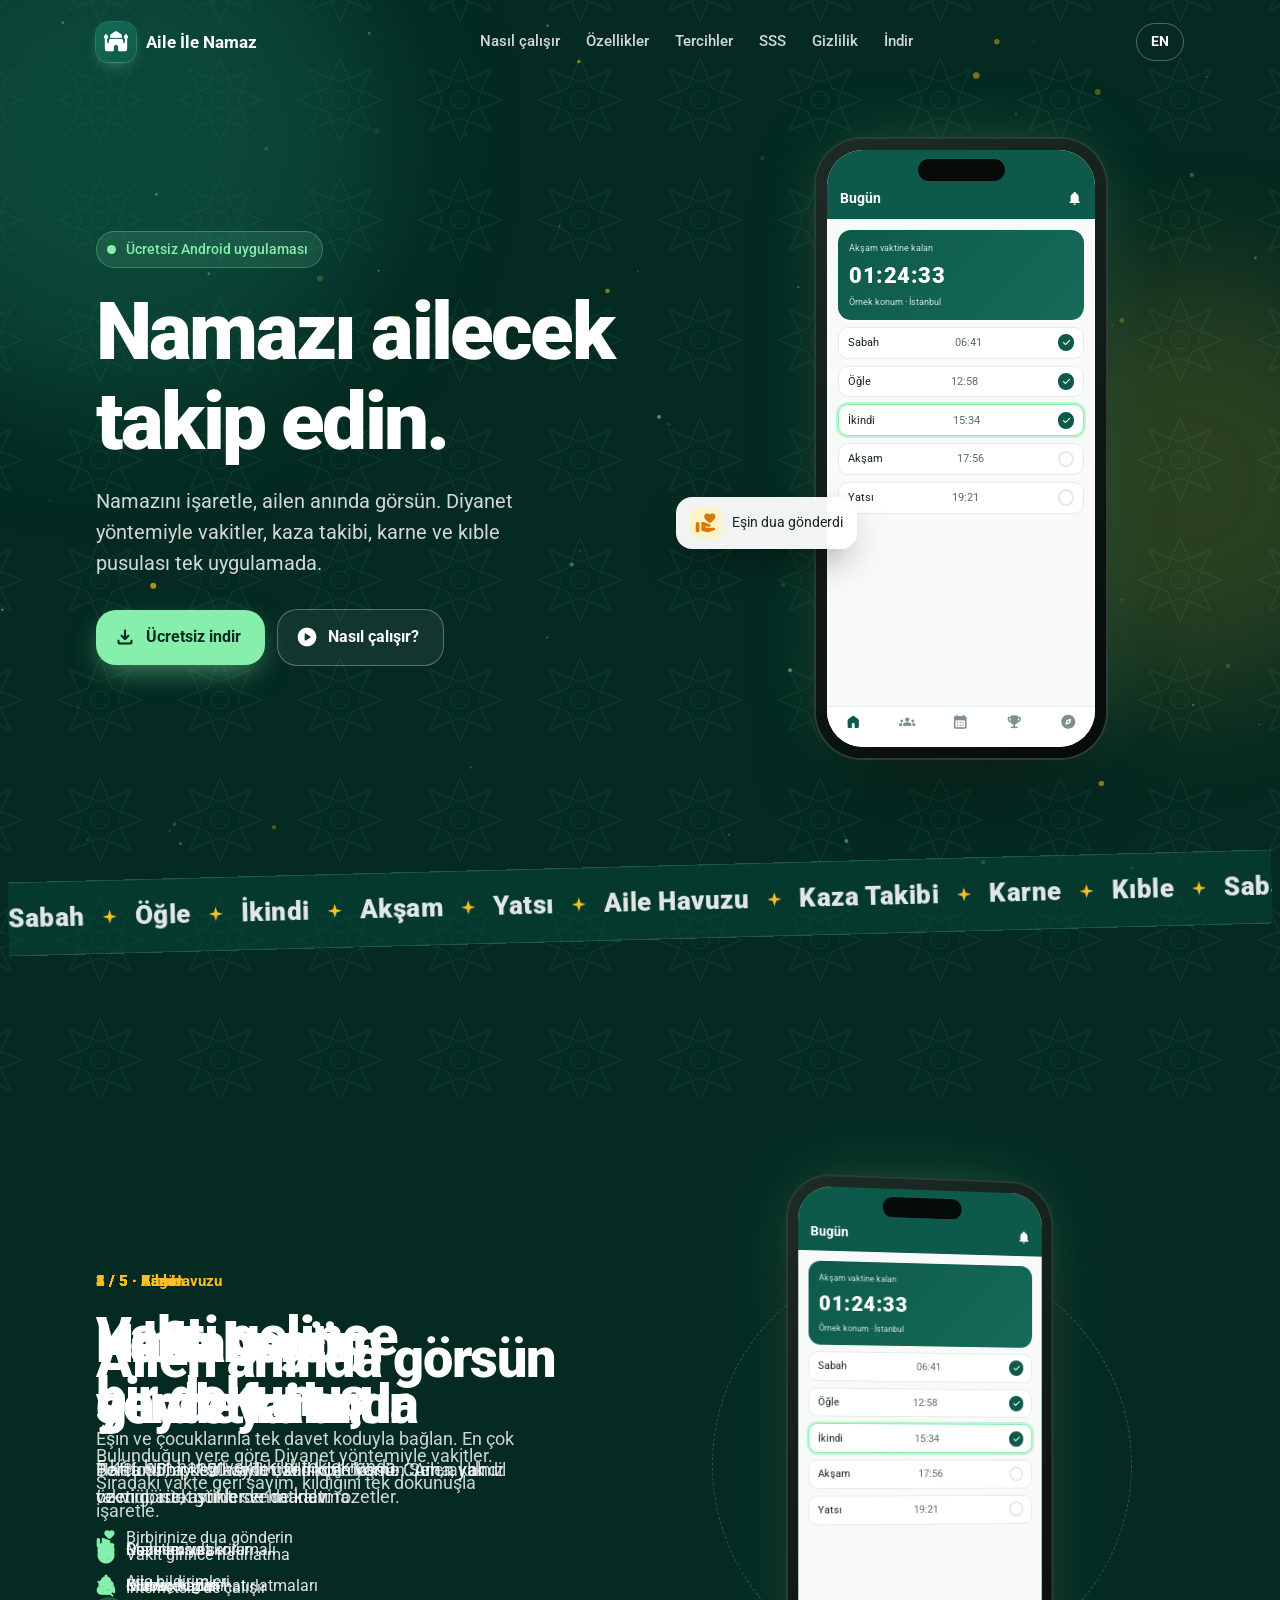
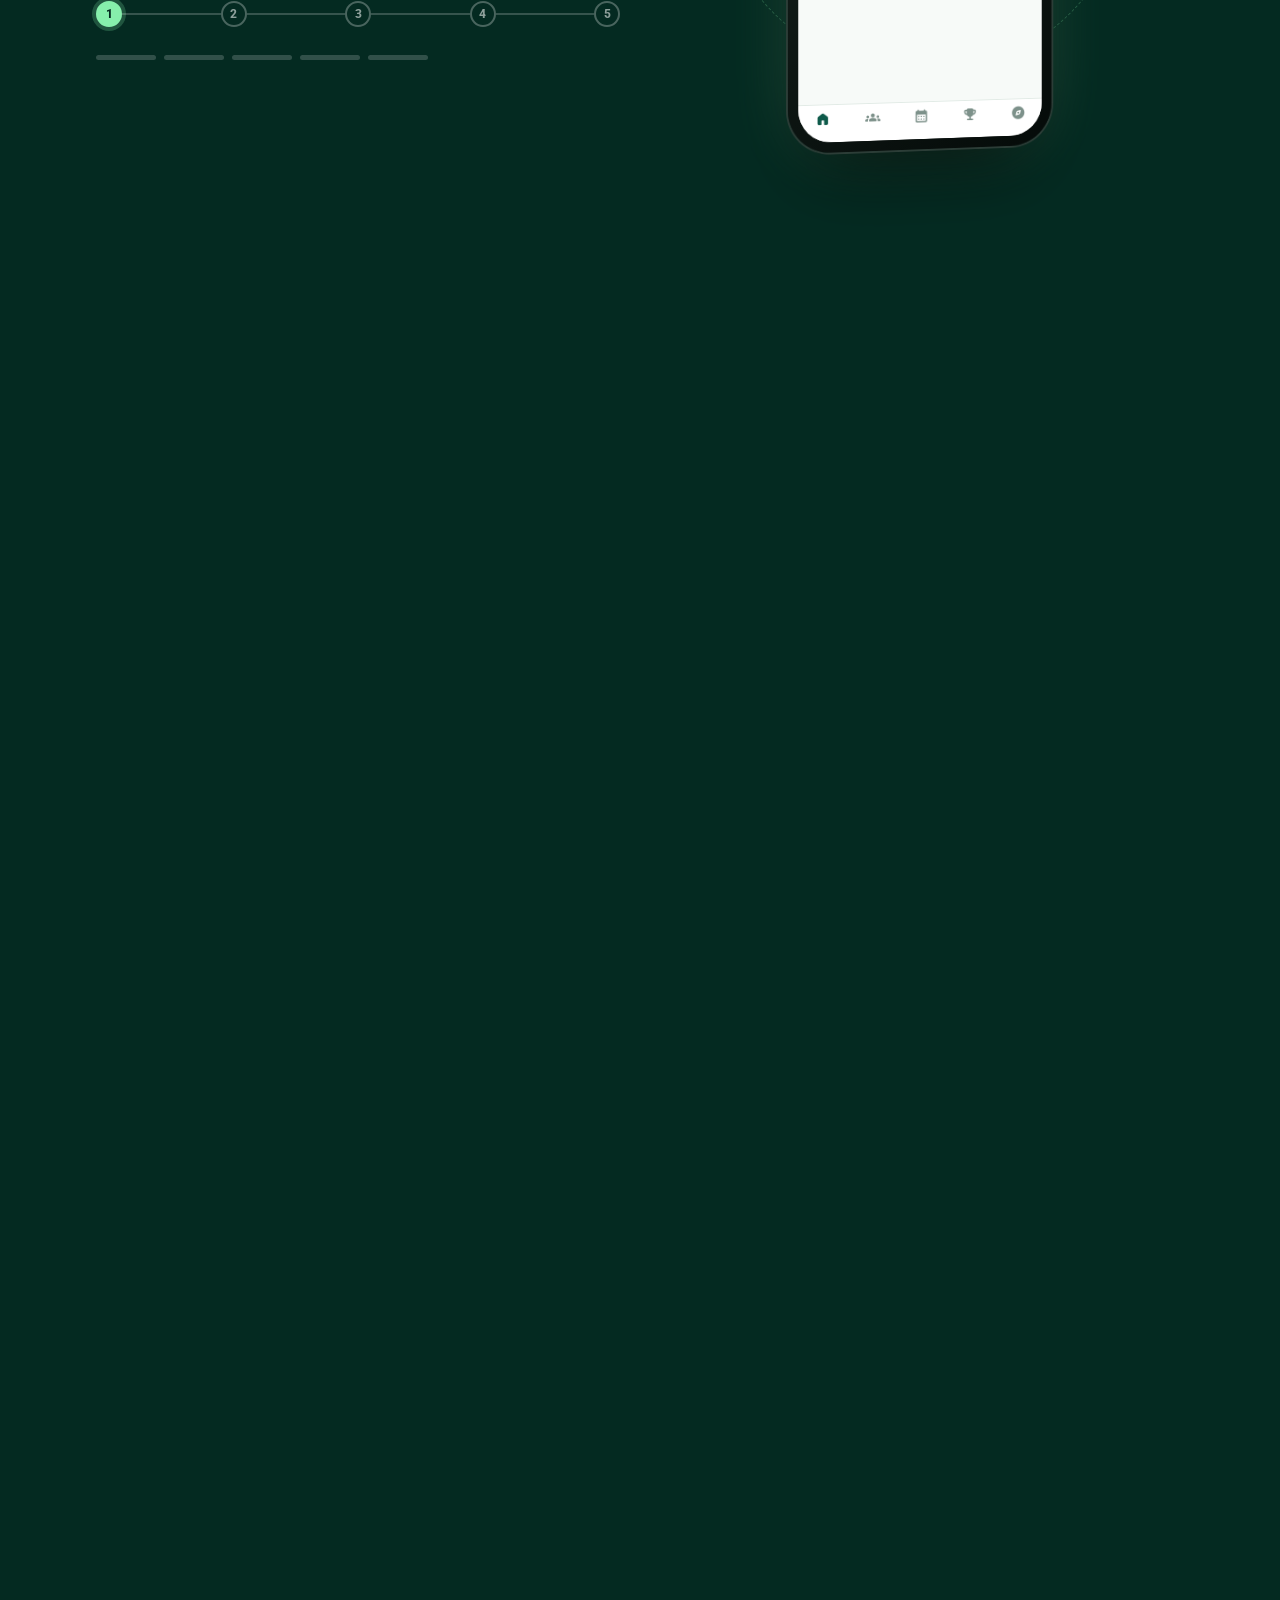
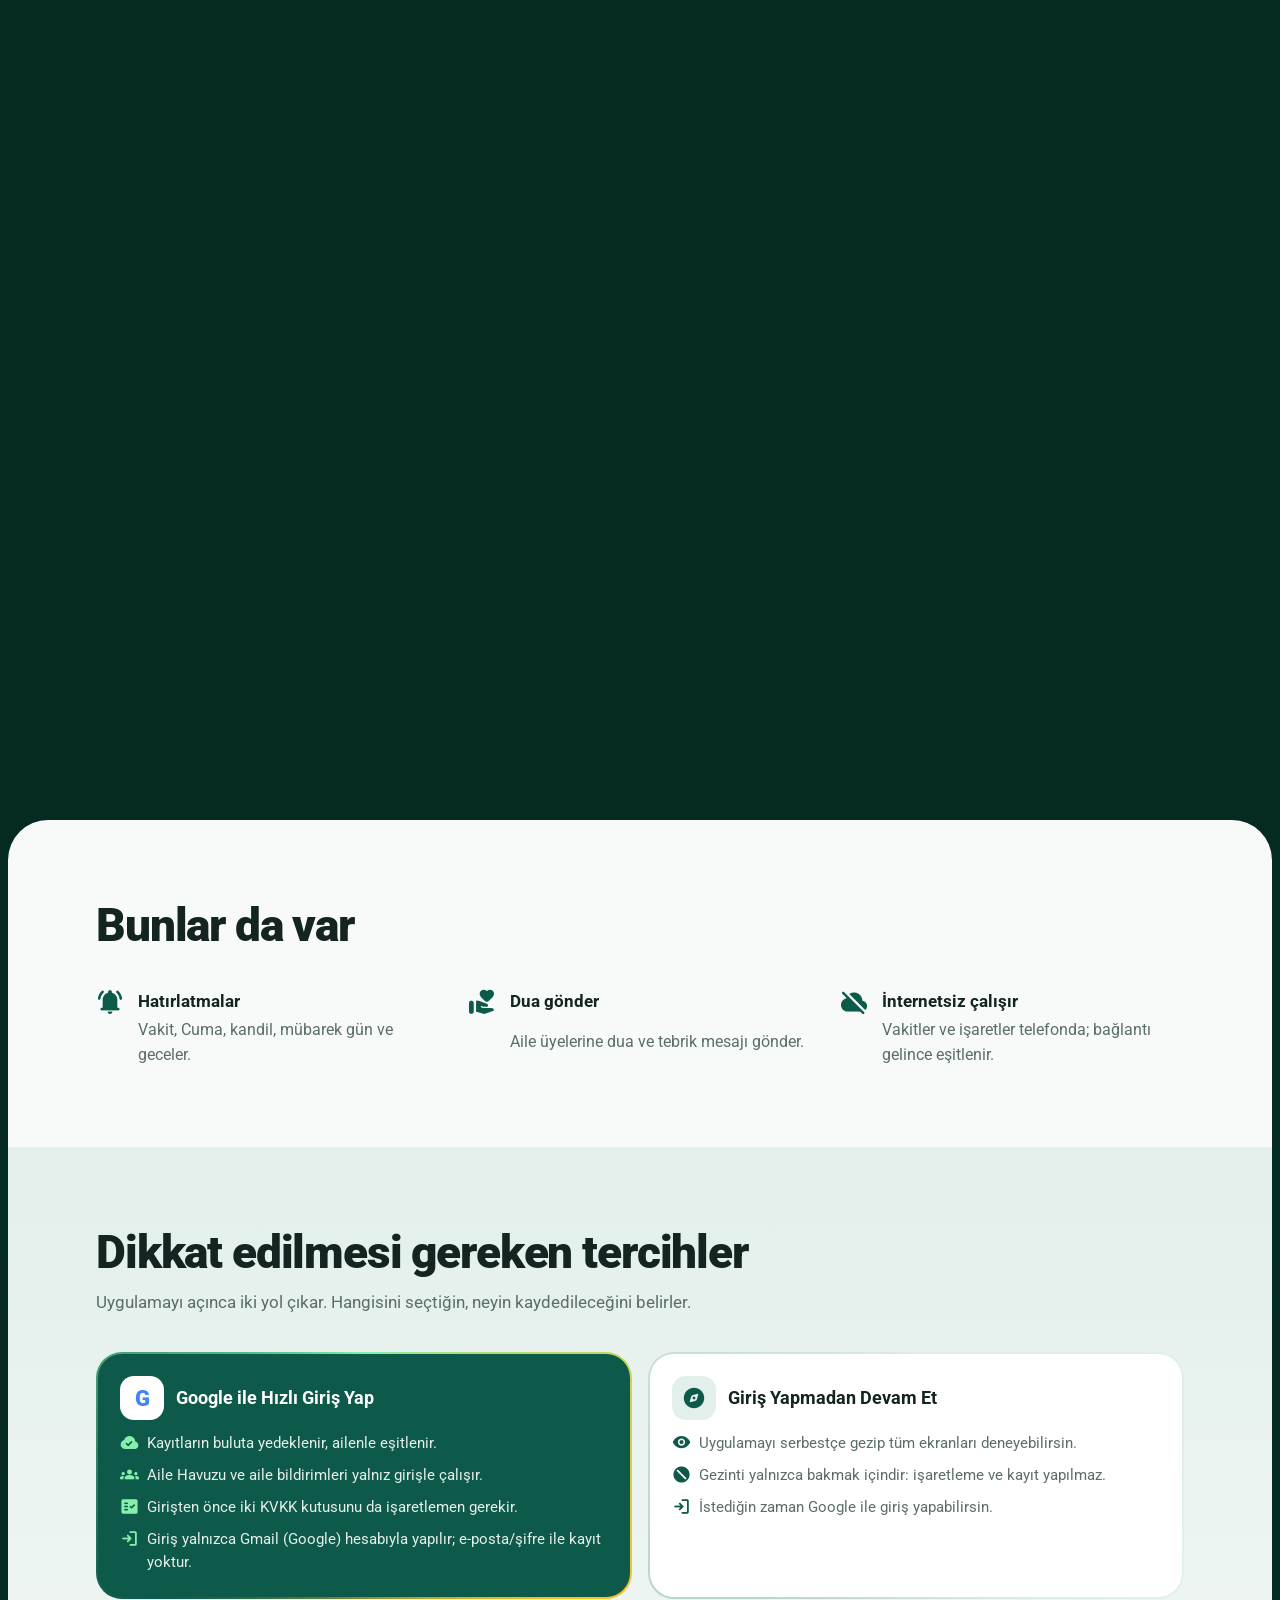
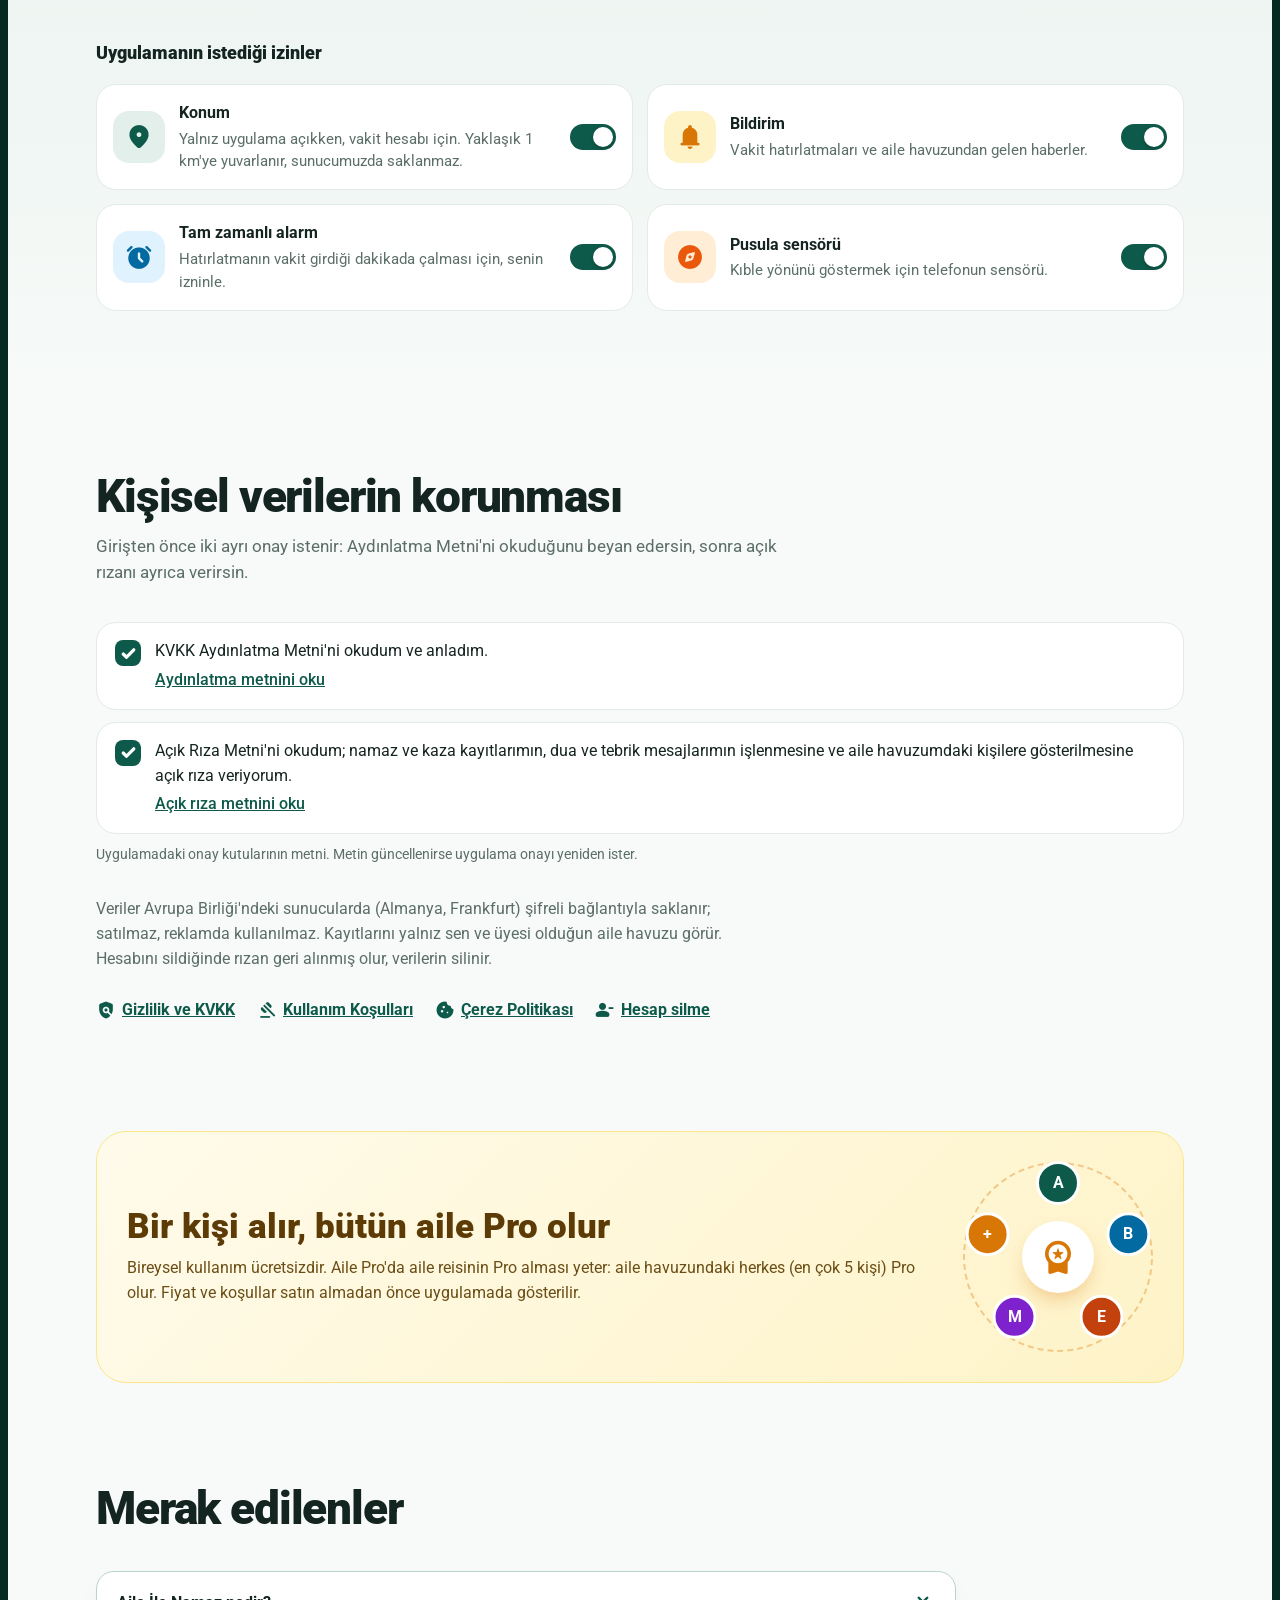
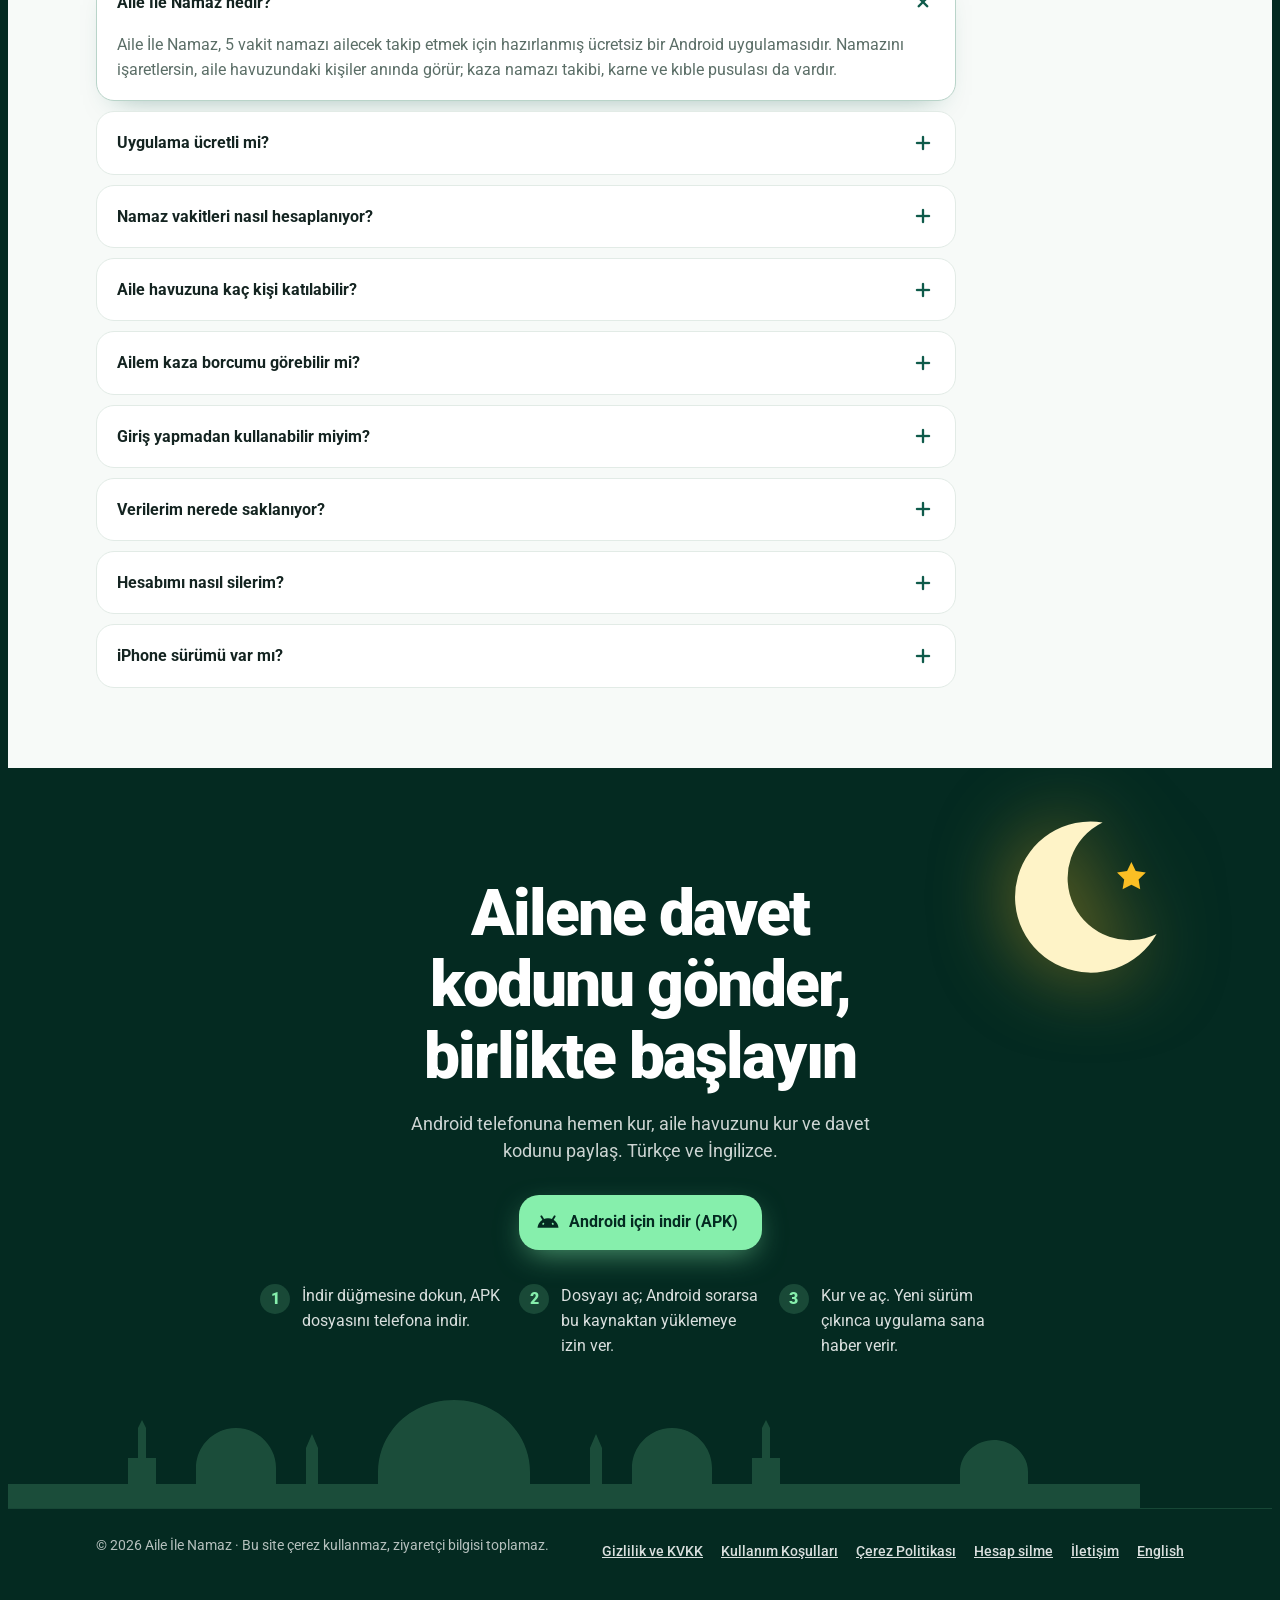
==== commit b7b1f154: "Tanıtım sitesi: kahroman bildirimleri aile reisi hitabıyla (TR+EN) Üç bildirim balonu artık uygulama" ====
--- a/docs/index.html
+++ b/docs/index.html
@@ -501,9 +501,9 @@
       </div>
       <div class="stage" id="heroStage">
         <div class="phone tilt" id="heroPhone"><div class="screen" data-screens></div></div>
-        <div class="bubble b1"><span class="ms e" aria-hidden="true">check_circle</span><span>Eflin öğle namazını kıldı</span></div>
-        <div class="bubble b2"><span class="ms g" aria-hidden="true">notifications_active</span><span>İkindi vakti girdi</span></div>
-        <div class="bubble b3"><span class="ms p" aria-hidden="true">emoji_events</span><span>Yeni rozet: İstikrar Yıldızı</span></div>
+        <div class="bubble b1"><span class="ms g" aria-hidden="true">volunteer_activism</span><span>Eşin dua gönderdi</span></div>
+        <div class="bubble b2"><span class="ms e" aria-hidden="true">check_circle</span><span>Kızın Eflin öğle namazını kıldı</span></div>
+        <div class="bubble b3"><span class="ms p" aria-hidden="true">emoji_events</span><span>Kızın Meva'ya yeni rozet: İstikrar Yıldızı</span></div>
       </div>
     </div>
 
